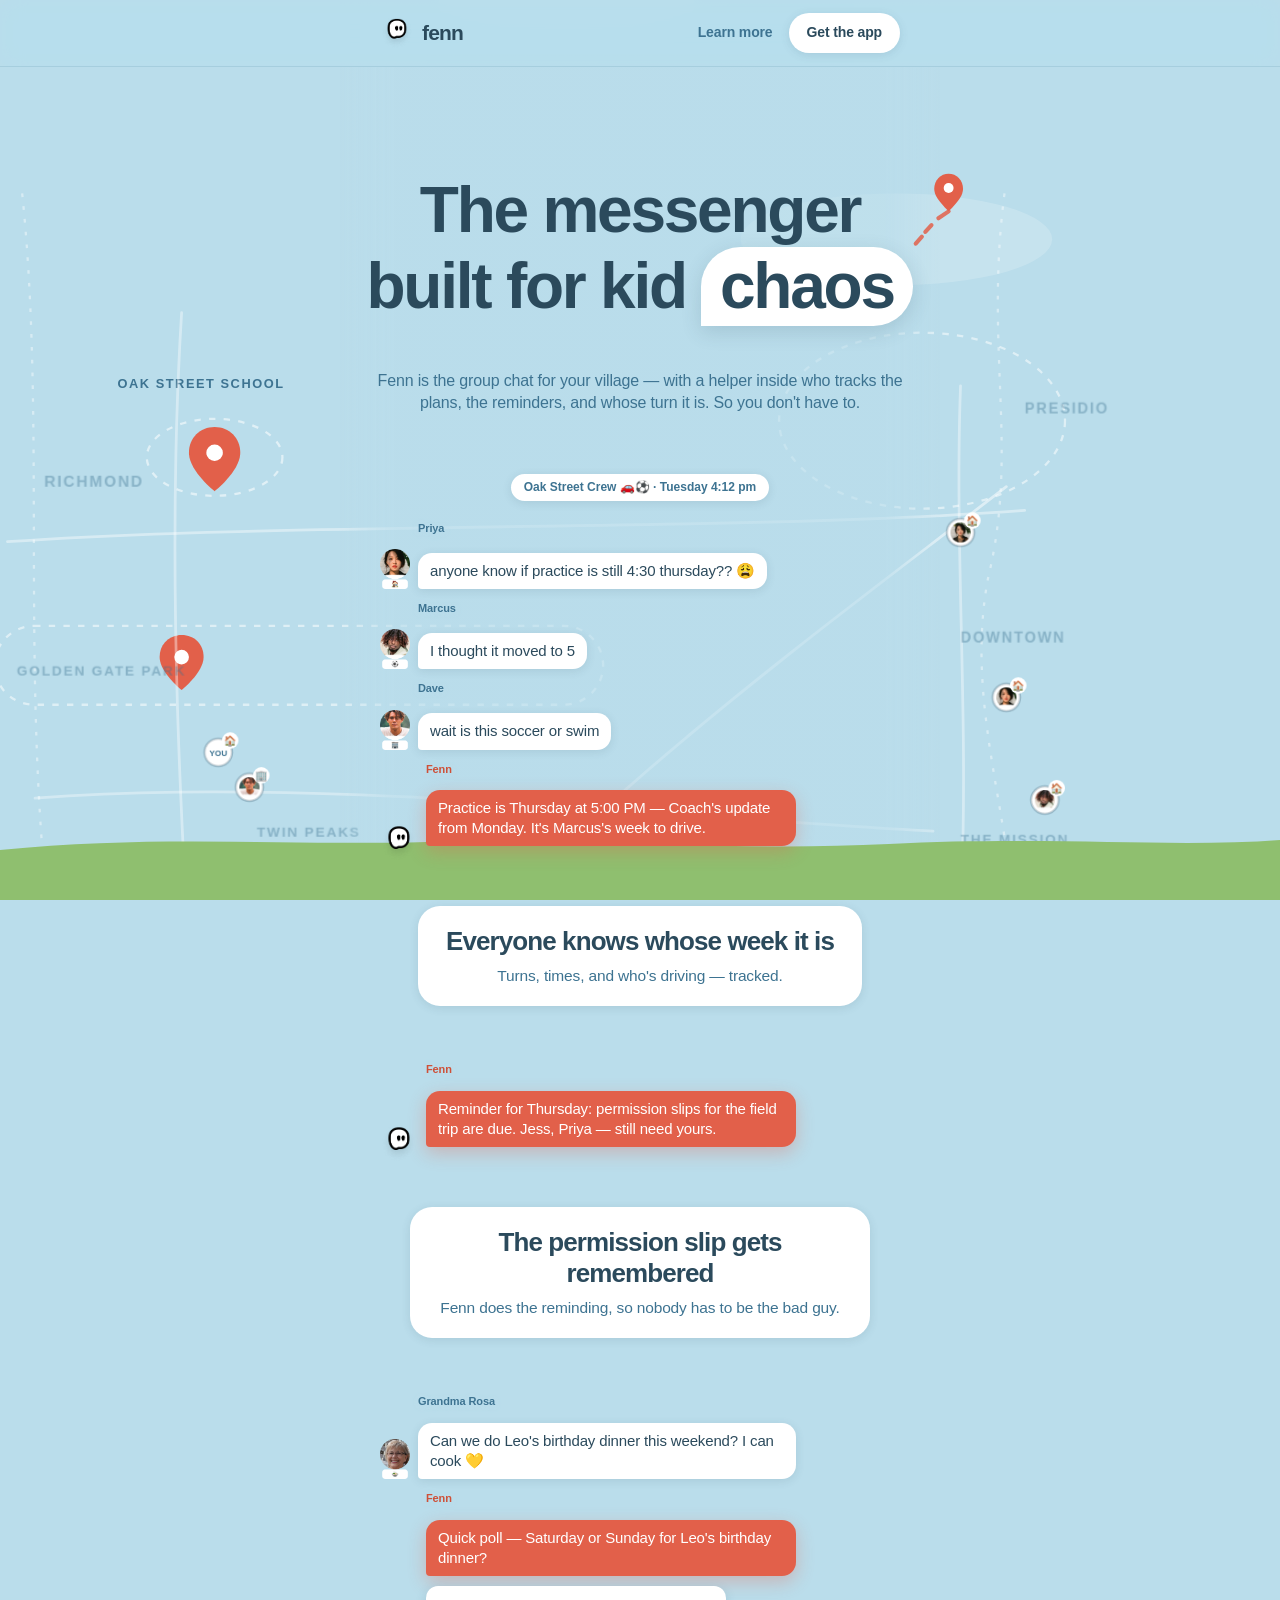
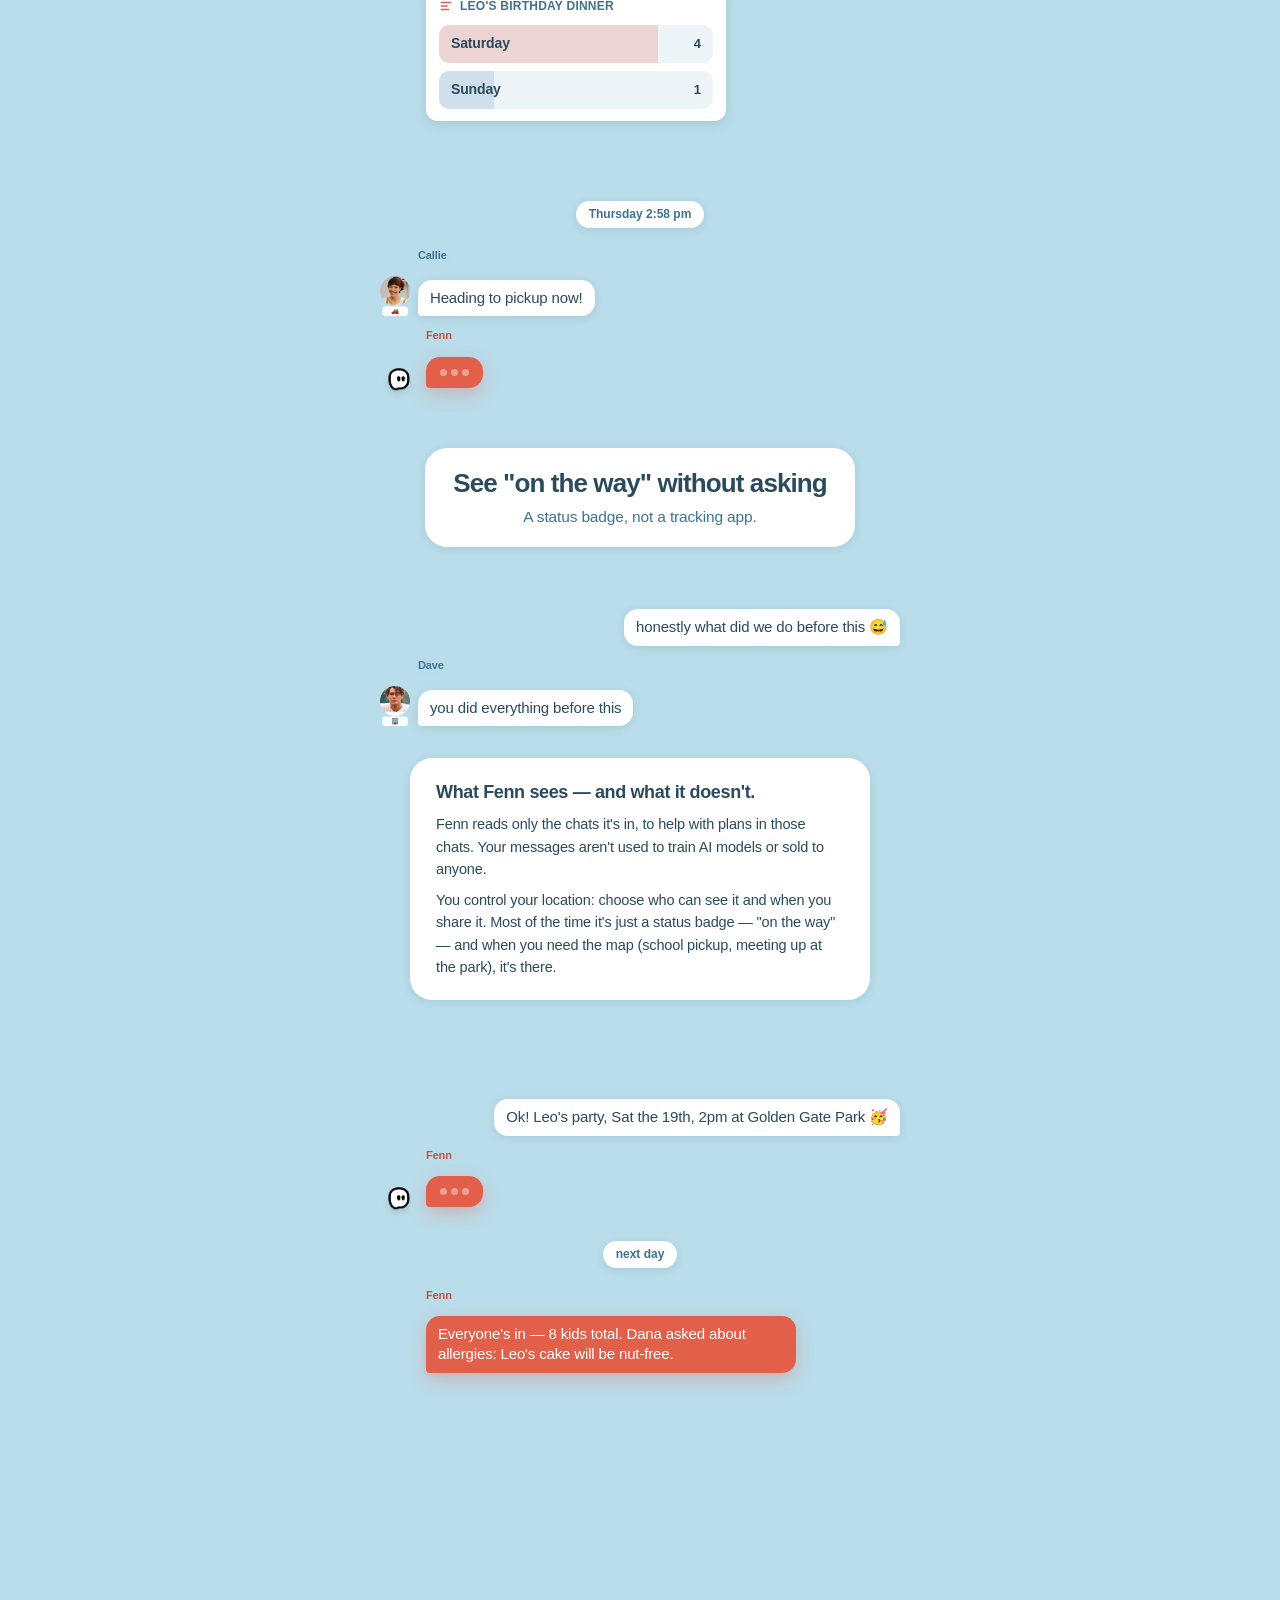
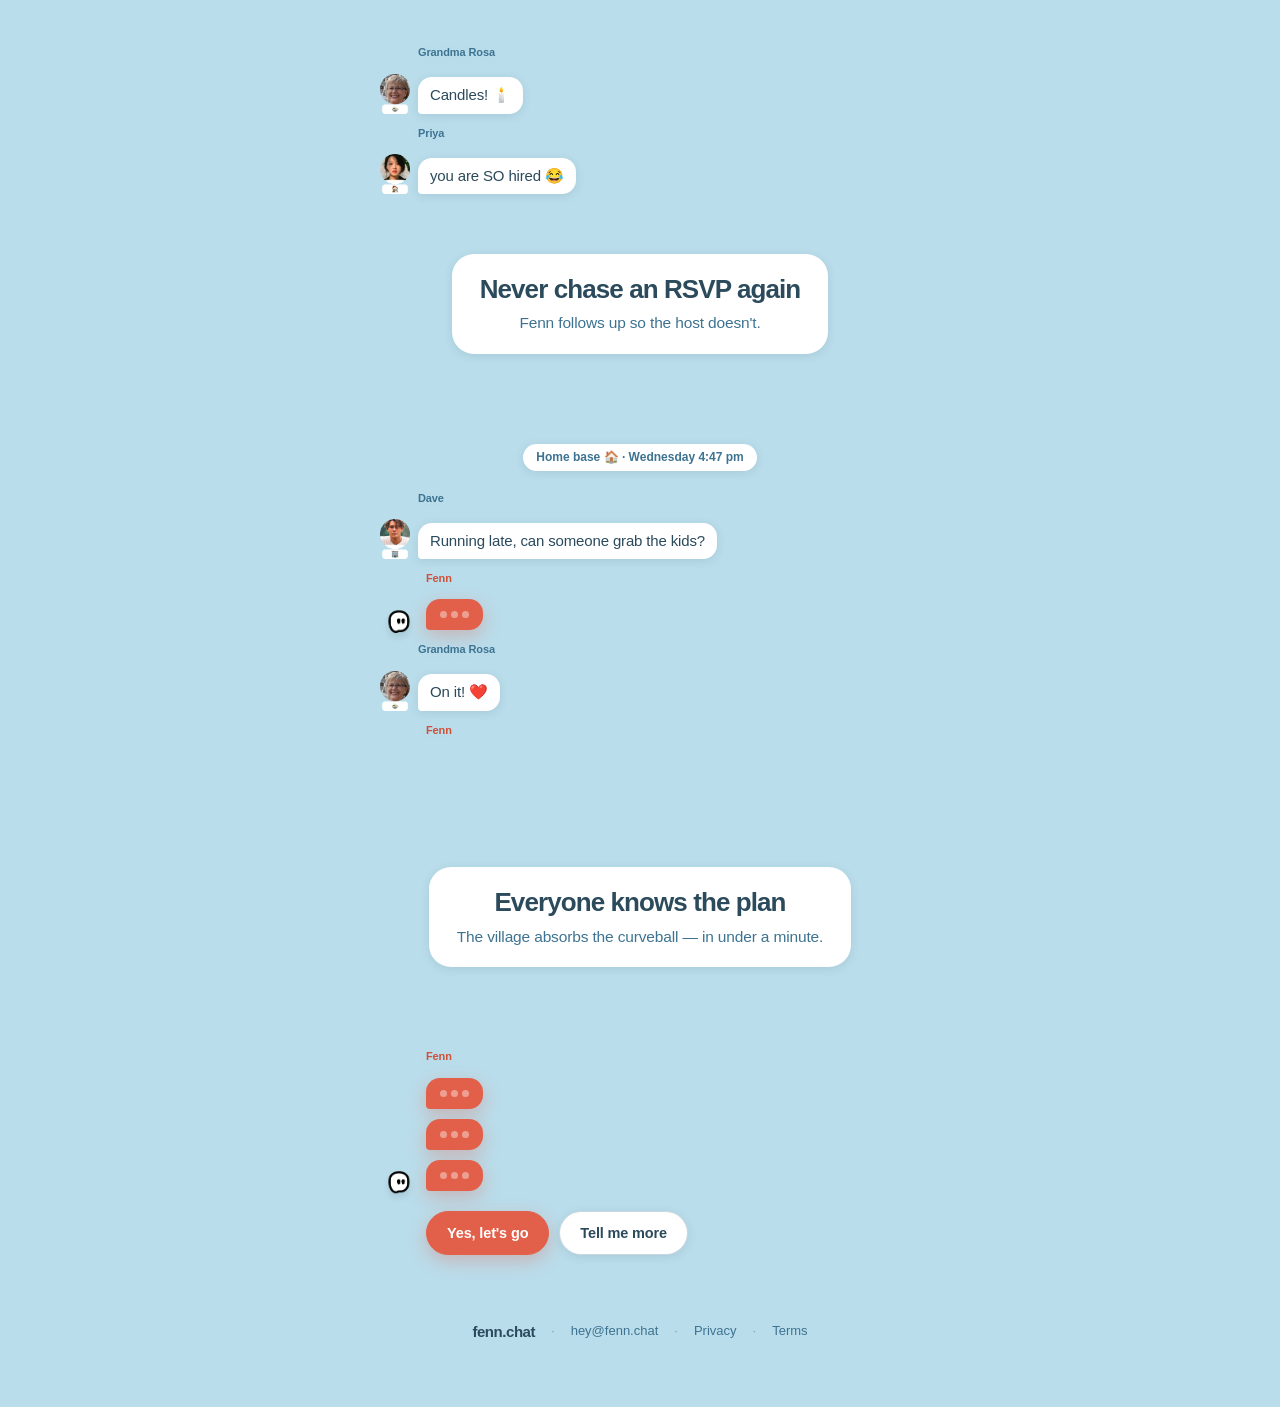
==== index.html @ 684fee74 "Add party todo beat to Leo's 7th vignette - Fenn party checklist card: cake/Priya, juice boxes/Marcu" ====
<!DOCTYPE html>
<html lang="en">
<head>
<meta charset="utf-8">
<meta name="viewport" content="width=device-width, initial-scale=1">
<title>Fenn — The messenger built for kid chaos</title>
<meta name="description" content="Fenn is the group chat for your village — with a helper inside who tracks the plans, the reminders, and whose turn it is." />

<link rel="canonical" href="https://fenn.chat/" />
<meta name="theme-color" content="#BADDEB" />

<!-- Icons -->
<link rel="icon" type="image/png" sizes="32x32" href="/assets/favicon-32.png?v=4" />
<link rel="icon" type="image/png" sizes="512x512" href="/assets/favicon-512.png?v=4" />
<link rel="apple-touch-icon" sizes="180x180" href="/assets/apple-touch-icon.png?v=3" />

<!-- Open Graph -->
<meta property="og:type" content="website" />
<meta property="og:site_name" content="Fenn" />
<meta property="og:url" content="https://fenn.chat/" />
<meta property="og:title" content="Add me on Fenn" />
<meta property="og:description" content="Fenn is the group chat for your village — with a helper inside who tracks the plans, the reminders, and whose turn it is." />
<meta property="og:image" content="https://fenn.chat/assets/og-image.png?v=10" />
<meta property="og:image:width" content="1200" />
<meta property="og:image:height" content="630" />

<!-- Twitter / X -->
<meta name="twitter:card" content="summary_large_image" />
<meta name="twitter:title" content="Add me on Fenn" />
<meta name="twitter:description" content="Fenn is the group chat for your village — with a helper inside who tracks the plans, the reminders, and whose turn it is." />
<meta name="twitter:image" content="https://fenn.chat/assets/og-image.png?v=10" />

<style>
  /* ============================================================
     fenn.chat — marketing homepage v5 (kid-chaos positioning)
     One scrolling group chat (a village running the week) over a
     white chalk-line map on a sunny sky, grass strip at bottom.
     STRICT SINGLE PALETTE:
       sky #BADDEB · white lines/bubbles · deep blue #3D7391/#2B4A5C
       coral #E2604A = FENN ONLY · grass #8FBF6F (bottom strip only)
     ============================================================ */

  :root {
    --font: -apple-system, BlinkMacSystemFont, "SF Pro Display", "SF Pro Text", "Inter", "Helvetica Neue", Arial, sans-serif;

    --sky:        #BADDEB;
    --white:      #FFFFFF;
    --label:      #3D7391;   /* map labels, muted UI text */
    --ink:        #2B4A5C;   /* human bubble text, headlines */
    --coral:      #E2604A;   /* FENN ONLY */
    --coral-deep: #CE5038;
    --grass:      #8FBF6F;
    --grass-dk:   #5E8F45;
    --char-ink:   #1E1E1E;   /* mascot outline/eyes */
    --ring-cool:  #7FB2C9;

    --bubble-shadow: 0 2px 10px rgba(43,74,92,0.12);
    --coral-glow: 0 6px 18px rgba(226,96,74,0.32);
    --r: 14px;
    --col: 560px;
    --grass-h: 74px;
  }

  * { box-sizing: border-box; margin: 0; padding: 0; }
  html { scroll-behavior: smooth; overflow-x: clip; }
  body {
    font-family: var(--font); color: var(--ink); background: var(--sky);
    -webkit-font-smoothing: antialiased; text-rendering: optimizeLegibility;
    line-height: 1.4; padding-bottom: 96px;
  }
  a { color: inherit; text-decoration: none; }

  /* ---------- Map layer ---------- */
  .map-layer { position: fixed; inset: 0; z-index: 0; overflow: hidden; background: var(--sky); }
  .map-cam {
    position: absolute; inset: -6%; will-change: transform;
    transform: scale(1) translate(0,0);
    transition: transform 900ms cubic-bezier(.4,0,.2,1);
    transform-origin: 50% 45%;
  }
  .map-cam svg { width: 100%; height: 100%; display: block; }

  .cloud { animation: drift 60s linear infinite alternate; }
  .cloud.b { animation-duration: 82s; animation-direction: alternate-reverse; }
  @keyframes drift { from { transform: translateX(-24px); } to { transform: translateX(28px); } }

  /* ---------- Story choreography (state = data-beat on .map-cam) ----------
     The map is Fenn's live map of the village. Beats:
       1 -> resolve (school pin drops) -> remind (dots shuffle: proof of life)
       -> party (Rosa cooks) -> thu (camera zooms to school, Callie drives)
       -> eta (geofence ping) -> exhale (settle) -> rsvp (camera wide)
       -> ggp (party pin drops) -> handoff (Rosa gets pickup) -> close (the party). */

  /* member dots: ambient, slower than the camera */
  .dot { transition: transform 1600ms cubic-bezier(.4,0,.2,1); }
  .dot-you    { transform: translate(340px, 880px); }   /* Jess */
  .dot-dave   { transform: translate(374px, 918px); }
  .dot-priya  { transform: translate(1200px, 820px); }
  .dot-marcus { transform: translate(1242px, 932px); }
  .dot-rosa   { transform: translate(1150px, 640px); }
  .dot-callie { transform: translate(300px, 1000px); }

  /* remind: same city, different hour — dots relocate quietly */
  .map-cam[data-beat="remind"] .dot-priya,  .map-cam[data-beat="party"] .dot-priya,
  .map-cam[data-beat="thu"] .dot-priya,     .map-cam[data-beat="eta"] .dot-priya,
  .map-cam[data-beat="exhale"] .dot-priya,  .map-cam[data-beat="rsvp"] .dot-priya,
  .map-cam[data-beat="ggp"] .dot-priya,     .map-cam[data-beat="handoff"] .dot-priya { transform: translate(1136px, 856px); }
  .map-cam[data-beat="remind"] .dot-marcus, .map-cam[data-beat="party"] .dot-marcus,
  .map-cam[data-beat="thu"] .dot-marcus,    .map-cam[data-beat="eta"] .dot-marcus,
  .map-cam[data-beat="exhale"] .dot-marcus, .map-cam[data-beat="rsvp"] .dot-marcus,
  .map-cam[data-beat="ggp"] .dot-marcus,    .map-cam[data-beat="handoff"] .dot-marcus { transform: translate(1172px, 760px); }

  /* Thursday: Callie drives to school */
  .map-cam[data-beat="thu"] .dot-callie { transform: translate(326px, 660px); }
  .map-cam[data-beat="eta"] .dot-callie { transform: translate(334px, 588px); }
  .map-cam[data-beat="exhale"] .dot-callie, .map-cam[data-beat="rsvp"] .dot-callie,
  .map-cam[data-beat="ggp"] .dot-callie,    .map-cam[data-beat="handoff"] .dot-callie { transform: translate(336px, 562px); }

  /* handoff: Rosa heads for pickup */
  .map-cam[data-beat="handoff"] .dot-rosa { transform: translate(368px, 578px); }

  /* close: everyone gathers at the party in Golden Gate Park */
  .map-cam[data-beat="close"] .dot-you    { transform: translate(316px, 782px); }
  .map-cam[data-beat="close"] .dot-dave   { transform: translate(352px, 800px); }
  .map-cam[data-beat="close"] .dot-priya  { transform: translate(340px, 768px); }
  .map-cam[data-beat="close"] .dot-marcus { transform: translate(364px, 786px); }
  .map-cam[data-beat="close"] .dot-rosa   { transform: translate(326px, 758px); }
  .map-cam[data-beat="close"] .dot-callie { transform: translate(294px, 792px); }

  /* status badges (emoji inferred from location) */
  .dot .be { display: none; }
  .map-cam[data-beat="1"] .be-home, .map-cam[data-beat="resolve"] .be-home { display: block; }
  .map-cam[data-beat="remind"] .dot-you .be-home,  .map-cam[data-beat="party"] .dot-you .be-home,
  .map-cam[data-beat="thu"] .dot-you .be-home,     .map-cam[data-beat="eta"] .dot-you .be-home,
  .map-cam[data-beat="exhale"] .dot-you .be-home,  .map-cam[data-beat="rsvp"] .dot-you .be-home,
  .map-cam[data-beat="ggp"] .dot-you .be-home,     .map-cam[data-beat="handoff"] .dot-you .be-home { display: block; }
  .map-cam[data-beat="remind"] .dot-callie .be-home, .map-cam[data-beat="party"] .dot-callie .be-home { display: block; }
  /* Dave's at work until the party */
  .map-cam[data-beat="1"] .dot-dave .be-work,      .map-cam[data-beat="resolve"] .dot-dave .be-work,
  .map-cam[data-beat="remind"] .dot-dave .be-work, .map-cam[data-beat="party"] .dot-dave .be-work,
  .map-cam[data-beat="thu"] .dot-dave .be-work,    .map-cam[data-beat="eta"] .dot-dave .be-work,
  .map-cam[data-beat="exhale"] .dot-dave .be-work, .map-cam[data-beat="rsvp"] .dot-dave .be-work,
  .map-cam[data-beat="ggp"] .dot-dave .be-work,    .map-cam[data-beat="handoff"] .dot-dave .be-work { display: block; }
  .map-cam[data-beat="1"] .dot-dave .be-home, .map-cam[data-beat="resolve"] .dot-dave .be-home { display: none; }
  .map-cam[data-beat="remind"] .dot-priya .be-shop,  .map-cam[data-beat="party"] .dot-priya .be-shop,
  .map-cam[data-beat="thu"] .dot-priya .be-shop,     .map-cam[data-beat="eta"] .dot-priya .be-shop,
  .map-cam[data-beat="exhale"] .dot-priya .be-shop,  .map-cam[data-beat="rsvp"] .dot-priya .be-shop,
  .map-cam[data-beat="ggp"] .dot-priya .be-shop,     .map-cam[data-beat="handoff"] .dot-priya .be-shop { display: block; }
  .map-cam[data-beat="remind"] .dot-marcus .be-car,  .map-cam[data-beat="party"] .dot-marcus .be-car,
  .map-cam[data-beat="thu"] .dot-marcus .be-car,     .map-cam[data-beat="eta"] .dot-marcus .be-car,
  .map-cam[data-beat="exhale"] .dot-marcus .be-car,  .map-cam[data-beat="rsvp"] .dot-marcus .be-car,
  .map-cam[data-beat="ggp"] .dot-marcus .be-car,     .map-cam[data-beat="handoff"] .dot-marcus .be-car { display: block; }
  /* Rosa cooks from the birthday ask on; drives at the handoff */
  .map-cam[data-beat="party"] .dot-rosa .be-cook, .map-cam[data-beat="thu"] .dot-rosa .be-cook,
  .map-cam[data-beat="eta"] .dot-rosa .be-cook,   .map-cam[data-beat="exhale"] .dot-rosa .be-cook,
  .map-cam[data-beat="rsvp"] .dot-rosa .be-cook,  .map-cam[data-beat="ggp"] .dot-rosa .be-cook { display: block; }
  .map-cam[data-beat="1"] .dot-rosa .be-home, .map-cam[data-beat="resolve"] .dot-rosa .be-home,
  .map-cam[data-beat="remind"] .dot-rosa .be-home { display: block; }
  .map-cam[data-beat="handoff"] .dot-rosa .be-car { display: block; }
  /* Callie drives Thursday */
  .map-cam[data-beat="thu"] .dot-callie .be-car, .map-cam[data-beat="eta"] .dot-callie .be-car,
  .map-cam[data-beat="exhale"] .dot-callie .be-car, .map-cam[data-beat="rsvp"] .dot-callie .be-car,
  .map-cam[data-beat="ggp"] .dot-callie .be-car, .map-cam[data-beat="handoff"] .dot-callie .be-car { display: block; }
  .map-cam[data-beat="close"] .badge { display: none; }

  /* rings go coral only when Fenn acts on someone */
  .dot .ring { stroke: rgba(43,74,92,0.25); transition: stroke 400ms ease; }
  .map-cam[data-beat="eta"] .dot-callie .ring, .map-cam[data-beat="exhale"] .dot-callie .ring { stroke: #E2604A; }
  .map-cam[data-beat="handoff"] .dot-rosa .ring { stroke: #E2604A; }

  /* school pin drops with a settle bounce when Fenn resolves practice (first coral on the map) */
  #pin-school { opacity: 0; transform: translate(336px, 528px);
                transition: opacity 450ms ease, transform 600ms cubic-bezier(.34,1.56,.64,1); }
  .map-cam[data-beat="resolve"] #pin-school, .map-cam[data-beat="remind"] #pin-school,
  .map-cam[data-beat="party"] #pin-school,   .map-cam[data-beat="thu"] #pin-school,
  .map-cam[data-beat="eta"] #pin-school,     .map-cam[data-beat="exhale"] #pin-school,
  .map-cam[data-beat="rsvp"] #pin-school,    .map-cam[data-beat="ggp"] #pin-school,
  .map-cam[data-beat="handoff"] #pin-school, .map-cam[data-beat="close"] #pin-school { opacity: 1; transform: translate(336px, 555px); }

  /* party pin drops on Golden Gate Park when Jess announces Leo's 7th */
  #pin-party { opacity: 0; transform: translate(300px, 750px);
               transition: opacity 450ms ease, transform 600ms cubic-bezier(.34,1.56,.64,1); }
  .map-cam[data-beat="ggp"] #pin-party, .map-cam[data-beat="handoff"] #pin-party,
  .map-cam[data-beat="close"] #pin-party { opacity: 1; transform: translate(300px, 778px); }

  /* coral routes (Fenn's actions): Callie -> school; Rosa -> school */
  #route1, #route2 { opacity: 0; transition: opacity 800ms ease; animation: dashflow 1.6s linear infinite; }
  .map-cam[data-beat="thu"] #route1, .map-cam[data-beat="eta"] #route1,
  .map-cam[data-beat="exhale"] #route1 { opacity: 0.85; }
  .map-cam[data-beat="handoff"] #route2 { opacity: 0.6; }
  .map-cam[data-beat="close"] #route2 { opacity: 0.2; }
  @keyframes dashflow { to { stroke-dashoffset: -160; } }

  /* school geofence: pulses while Fenn's ETA ping is live, settles to a faint ring */
  #geofence { opacity: 0; transition: opacity 600ms ease; }
  .map-cam[data-beat="eta"] #geofence, .map-cam[data-beat="exhale"] #geofence,
  .map-cam[data-beat="rsvp"] #geofence, .map-cam[data-beat="ggp"] #geofence,
  .map-cam[data-beat="handoff"] #geofence { opacity: 1; }
  .map-cam[data-beat="close"] #geofence { opacity: 0.25; }
  .geo { transform-box: fill-box; transform-origin: center; opacity: 0; }
  .map-cam[data-beat="eta"] .geo { animation: pulse 2s ease-out infinite; }
  .map-cam[data-beat="eta"] .geo.g2 { animation-delay: 1s; }
  #geo-static { opacity: 0; transition: opacity 600ms ease; }
  .map-cam[data-beat="exhale"] #geo-static, .map-cam[data-beat="rsvp"] #geo-static,
  .map-cam[data-beat="ggp"] #geo-static, .map-cam[data-beat="handoff"] #geo-static { opacity: 0.35; }
  @keyframes pulse { 0% { transform: scale(.4); opacity: .6; } 70% { transform: scale(1.35); opacity: 0; } 100% { opacity: 0; } }

  /* close: map recedes so the fourth-wall close owns the page */
  #world { transition: opacity 700ms ease; }
  .map-cam[data-beat="close"] #world { opacity: 0.85; }

  /* no-JS: one static composition — the party (close) state */
  html:not(.js) #pin-school { opacity: 1; transform: translate(336px, 555px); }
  html:not(.js) #pin-party { opacity: 1; transform: translate(300px, 778px); }
  html:not(.js) #route2 { opacity: 0.2; }
  html:not(.js) #geofence { opacity: 0.25; }
  html:not(.js) .badge { display: none; }
  html:not(.js) .dot-you    { transform: translate(316px, 782px); }
  html:not(.js) .dot-dave   { transform: translate(352px, 800px); }
  html:not(.js) .dot-priya  { transform: translate(340px, 768px); }
  html:not(.js) .dot-marcus { transform: translate(364px, 786px); }
  html:not(.js) .dot-rosa   { transform: translate(326px, 758px); }
  html:not(.js) .dot-callie { transform: translate(294px, 792px); }

  /* ---------- Column quiet-zone scrim (dims map behind the chat column) ---------- */
  .column-scrim {
    position: fixed; top: 0; bottom: 0; left: 50%; transform: translateX(-50%);
    width: min(600px, 100%); z-index: 1; pointer-events: none;
    background: linear-gradient(90deg,
      rgba(186,221,235,0) 0%,
      rgba(186,221,235,0.66) 9%,
      rgba(186,221,235,0.66) 91%,
      rgba(186,221,235,0) 100%);
  }

  /* ---------- Grass strip (bottom, in front of map) ---------- */
  .grass-strip { position: fixed; left: 0; right: 0; bottom: 0; height: var(--grass-h); z-index: 2; pointer-events: none; }
  .grass-strip svg { width: 100%; height: 100%; display: block; }

  /* ---------- Nav ---------- */
  nav { position: sticky; top: 0; z-index: 40; background: rgba(186,221,235,0.82);
        backdrop-filter: saturate(160%) blur(12px); -webkit-backdrop-filter: saturate(160%) blur(12px);
        border-bottom: 1px solid rgba(61,115,145,0.14); }
  .nav-inner { max-width: var(--col); margin: 0 auto; padding: 13px 20px; display: flex; align-items: center; justify-content: space-between; }
  .wordmark { display: flex; align-items: center; gap: 8px; font-weight: 800; font-size: 21px; letter-spacing: -0.04em; color: var(--ink); }
  .wordmark img { width: 34px; height: auto; display: block; }
  .nav-right { display: flex; align-items: center; gap: 16px; }
  .nav-link { font-weight: 700; font-size: 14px; letter-spacing: -0.01em; color: var(--label); }
  .btn-app { background: var(--white); color: var(--ink); font-weight: 700; font-size: 14px; letter-spacing: -0.01em;
             padding: 10px 18px; border-radius: 100px; border: none; cursor: pointer; box-shadow: var(--bubble-shadow);
             transition: transform .15s ease; }
  .btn-app:active { transform: scale(0.96); }

  /* ---------- Column ---------- */
  main { position: relative; z-index: 3; max-width: var(--col); margin: 0 auto; padding: 0 20px; }

  .kicker { text-align: center; width: 100vw; margin-left: calc(50% - 50vw);
            padding: clamp(56px, 6vw, 128px) 12px clamp(10px, 2vw, 44px); }
  .kicker-inner { max-width: 680px; margin: 0 auto; }
  /* hero: headline renders directly on the sky — only the word "chaos" gets a chat bubble */
  .hero-pop { position: relative; display: inline-block; font-size: clamp(44px, 5vw, 112px);
              padding: 0.5em min(0.73em, 1.5vw); }
  .hero-h { position: relative; z-index: 1; font-size: 1em; font-weight: 700; letter-spacing: -0.035em; line-height: 1.12; color: var(--ink); }
  .hero-sub { font-size: clamp(16px, 1.2vw, 21px); color: var(--label); letter-spacing: -0.01em; margin: 0.7em auto 0; max-width: 34em;
              animation: heroSubIn 300ms ease both; }
  @keyframes heroSubIn { from { opacity: 0; } }

  /* the word "chaos" in an actual chat bubble — FINAL size from first paint, never resizes.
     Timeline, once per load (base styles = the t=1700ms final state; animations only enter):
     0–180 bubble spring-in · 180–900 typing · 900–980 dots out · 980–1200 word reveal ·
     1200–1350 beat · 1350–1700 pin escape. Pure CSS: never replays on scroll/resize/tab return. */
  .word-bubble { position: relative; display: inline-block; padding: 0.06em 0.3em;
                 background: var(--white); color: var(--ink);
                 border-radius: 999px 999px 999px 6px;
                 box-shadow: 0 0.09em 0.32em rgba(43,74,92,0.16);
                 vertical-align: baseline; transform-origin: left bottom;
                 overflow: visible;  /* explicit — prevents Safari border-radius child clipping */
                 animation: wbIn 180ms cubic-bezier(.34,1.56,.64,1) both; }
  .wb-word { display: inline-block; transform-origin: center;
             animation: wbWord 220ms cubic-bezier(.34,1.56,.64,1) 980ms both; }
  .wb-dots { position: absolute; inset: 0; display: flex; gap: 0.12em;
             align-items: center; justify-content: center;
             opacity: 0; animation: wbDots 980ms linear; }
  .wb-dots i { width: 0.17em; height: 0.17em; border-radius: 50%; background: var(--ink); opacity: .35;
               animation: wbPulse 450ms ease-in-out 180ms 2; }
  .wb-dots i:nth-child(2) { animation-delay: 280ms; }
  .wb-dots i:nth-child(3) { animation-delay: 380ms; }
  .wb-keep, .nb { white-space: nowrap; }
  /* three lines only when the "built for kid [chaos]" unit truly cannot fit */
  @media (max-width: 419px) { .wb-keep { white-space: normal; } }
  @keyframes wbIn { from { transform: scale(.88); } to { transform: scale(1); } }
  @keyframes wbDots { 0% { opacity: 0; } 18% { opacity: 1; } 92% { opacity: 1; } 100% { opacity: 0; } }
  @keyframes wbPulse { 0%, 100% { transform: translateY(0); opacity: .35; }
                       50% { transform: translateY(-0.045em); opacity: .7; } }
  @keyframes wbWord { 0% { opacity: 0; transform: scale(.92); }
                      60% { opacity: 1; transform: scale(1.02); }
                      100% { opacity: 1; transform: scale(1); } }

  /* coral pin escape: launches from the bubble's top-right corner at 60% scale, arcs
     up-and-right ~0.6 bubble heights with one tiny overshoot; 3 trail dashes fade in
     oldest-first (60ms stagger), the first touching the bubble's edge.
     Trail wb-t3 endpoint is (34,36) — exactly the pin tip — so no gap. */
  .wb-fx { position: absolute; left: 100%; top: 0; width: 1.5em; height: 1.5em;
           margin-left: -0.171em; margin-top: -1.329em;
           pointer-events: none; z-index: 2; overflow: visible; }
  .wb-pin { animation: wbPin 350ms cubic-bezier(.22,.9,.35,1) 1350ms both; }
  .wb-t1 { animation: wbTrail 200ms ease 1350ms both; }
  .wb-t2 { animation: wbTrail 200ms ease 1410ms both; }
  .wb-t3 { animation: wbTrail 200ms ease 1470ms both; }
  @keyframes wbPin { 0% { transform: translate(8px, 62px) scale(.6); opacity: 0; }
                     12% { opacity: 1; }
                     78% { transform: translate(36.5px, 33.5px) scale(1.02); }
                     100% { transform: translate(34px, 36px) scale(1); opacity: 1; } }
  @keyframes wbTrail { from { opacity: 0; } to { opacity: 1; } }

  /* ---------- Badge mode (≤560px): pin overlaps bubble corner, no trail ----------
     At ≤560px the "built for kid [chaos]" line centered in the viewport puts the
     bubble's right edge close enough to the viewport edge that the tethered pin
     (which extends 1.329em = ~59px beyond bubble.right) would clip. Badge mode:
     pin tip (SVG 34,36 in 70×70 vb) anchors to bubble top-right corner at 85% scale.
     Tethered mode safe from 561px+ (pin stays ≥20px inside viewport). */
  @media (max-width: 560px) {
    .wb-t1, .wb-t2, .wb-t3 { display: none !important; }
    .wb-pin { animation: none !important; }   /* SVG attr translate(34,36) is the static state */
    .wb-fx {
      left: 100%; top: 0;
      margin-left: -0.729em;   /* -(34/70 × 1.5em): pin tip x → bubble right */
      margin-top:  -0.771em;   /* -(36/70 × 1.5em): pin tip y → bubble top  */
      transform: scale(0.85);
      transform-origin: 0.729em 0.771em;   /* scale from the pin tip = corner anchor */
    }
  }

  @media (prefers-reduced-motion: reduce) {
    .word-bubble, .wb-word, .wb-dots, .wb-dots i,
    .wb-pin, .wb-t1, .wb-t2, .wb-t3, .hero-sub { animation: none !important; }
  }

  .thread { display: flex; flex-direction: column; }

  .divider { text-align: center; margin: 34px 0 20px; }
  .divider span { display: inline-block; background: var(--white); color: var(--label); white-space: nowrap;
                  font-size: 12px; font-weight: 600; padding: 5px 13px; border-radius: 100px; box-shadow: var(--bubble-shadow); }

  .cluster { display: flex; flex-direction: column; gap: 6px; }

  .msg { display: flex; align-items: flex-end; gap: 8px; max-width: 80%; margin-top: 0; }
  .msg.first { margin-top: 6px; }
  .msg .avatar { width: 24px; height: 24px; border-radius: 50%; flex: none; display: grid; place-items: center;
                 font-size: 10.5px; font-weight: 700; color: var(--ink); background: var(--white); letter-spacing: -0.02em;
                 margin-bottom: 0; box-shadow: var(--bubble-shadow); }
  .msg .avatar.photo { width: 30px; height: auto; border-radius: 0; overflow: visible; background: none; box-shadow: none; display: block; align-self: flex-end; }
  .msg .avatar.photo img { width: 100%; height: auto; display: block; }
  .bubble { padding: 8px 12px; border-radius: var(--r); font-size: 15px; line-height: 1.35; letter-spacing: -0.01em;
            color: var(--ink); background: var(--white); box-shadow: var(--bubble-shadow); }
  .name { font-size: 11px; font-weight: 700; letter-spacing: -0.01em; color: var(--label); margin: 6px 0 1px 38px;
          text-shadow: 0 1px 6px rgba(186,221,235,0.9); }
  .cluster > .name:first-child { margin-top: 0; }

  .msg.recv { align-self: flex-start; }
  .msg.recv .bubble { border-bottom-left-radius: 4px; }
  .msg.you { align-self: flex-end; flex-direction: row-reverse; }
  .msg.you .bubble { border-bottom-right-radius: 4px; }

  /* Fenn — coral, the boldest figure */
  .msg.fenn { align-self: flex-start; }
  .msg.fenn .avatar { background: none; box-shadow: none; padding: 0; width: 38px; }
  .msg.fenn .avatar img { width: 38px; height: auto; display: block; }
  .msg.fenn .bubble { background: var(--coral); color: #fff; border-bottom-left-radius: 4px; box-shadow: var(--coral-glow); }
  .name.fenn-name { color: var(--coral-deep); }

  /* consecutive messages from one sender group: avatar aligns with the LAST bubble of the group */
  .msg.cont { margin-top: 4px; }
  .msg:has(+ .msg.cont) .avatar { visibility: hidden; }

  /* ---------- Inline cards (separate white cards, never inside a bubble) ---------- */
  .card { background: #fff; border-radius: 12px; padding: 12px 13px; box-shadow: 0 3px 12px rgba(43,74,92,0.14); width: 300px; max-width: 100%; color: var(--ink); }
  .card-title { font-size: 12px; font-weight: 800; letter-spacing: 0.02em; color: var(--label); text-transform: uppercase; margin-bottom: 10px; display: flex; align-items: center; gap: 7px; }
  .card-title svg { display: block; }

  /* poll */
  .poll { display: flex; flex-direction: column; gap: 8px; }
  .poll-opt { position: relative; border-radius: 10px; overflow: hidden; background: #EEF5F8; min-height: 38px; display: flex; }
  .poll-fill { position: absolute; inset: 0 auto 0 0; background: #CFE0EA; }
  .poll-opt.win .poll-fill { background: rgba(226,96,74,0.22); }
  .poll-content { position: relative; z-index: 1; display: flex; align-items: center; justify-content: space-between; gap: 12px; width: 100%; padding: 8px 12px; }
  .poll-label { font-size: 14px; font-weight: 600; color: var(--ink); letter-spacing: -0.01em; }
  .poll-opt.win .poll-label { font-weight: 700; }
  .poll-count { font-size: 13px; font-weight: 700; color: var(--ink); flex: none; }

  .task-row { display: flex; align-items: flex-start; gap: 10px; padding: 9px 0; border-top: 1px solid #E7EFF3; min-height: 40px; }
  .task-row:first-of-type { border-top: none; }
  .task-check { width: 20px; height: 20px; border-radius: 6px; border: 2px solid var(--coral); flex: none; margin-top: 1px; }
  .cal-ico { width: 40px; height: 40px; border-radius: 11px; background: rgba(226,96,74,0.12); color: var(--coral-deep); flex: none;
             display: flex; flex-direction: column; align-items: center; justify-content: center; line-height: 1; }
  .cal-ico .m { font-size: 9px; font-weight: 800; letter-spacing: .06em; text-transform: uppercase; }
  .cal-ico .d { font-size: 18px; font-weight: 800; margin-top: 2px; }
  .task-t { display: block; font-size: 14px; font-weight: 600; color: var(--ink); letter-spacing: -0.01em; }
  .task-s { display: block; font-size: 12px; color: var(--label); margin-top: 1px; }

  /* ---------- Typing ---------- */
  .typing { display: inline-flex; gap: 4px; align-items: center; padding: 12px 14px; border-radius: var(--r); border-bottom-left-radius: 4px; background: var(--coral); box-shadow: var(--coral-glow); }
  .typing span { width: 7px; height: 7px; border-radius: 50%; background: #fff; opacity: .55; animation: blink 1.2s infinite both; }
  .typing span:nth-child(2) { animation-delay: .2s; }
  .typing span:nth-child(3) { animation-delay: .4s; }
  @keyframes blink { 0%,80%,100% { opacity:.4; transform: translateY(0); } 40% { opacity:1; transform: translateY(-2px); } }

  /* ---------- Interstitials (feature captions) ---------- */
  .interstitial { text-align: center; padding: 60px 12px 56px; }
  .interstitial .pill { display: inline-block; background: var(--white); border-radius: 22px; padding: 20px 28px; box-shadow: var(--bubble-shadow); max-width: 460px; }
  .interstitial h2 { font-size: 26px; font-weight: 700; letter-spacing: -0.035em; line-height: 1.2; color: var(--ink); }
  .interstitial p { font-size: 15.5px; color: var(--label); margin-top: 7px; letter-spacing: -0.01em; }

  /* ---------- Privacy block ---------- */
  .privacy { display: flex; justify-content: center; padding: 32px 12px 12px; }
  .privacy .card-p { background: var(--white); border-radius: 22px; padding: 22px 26px; box-shadow: var(--bubble-shadow); max-width: 460px; }
  .privacy h3 { font-size: 18px; font-weight: 800; letter-spacing: -0.02em; color: var(--ink); margin-bottom: 8px; }
  .privacy p { font-size: 14.5px; line-height: 1.55; color: var(--ink); letter-spacing: -0.01em; }
  .privacy p + p { margin-top: 8px; }

  /* ---------- Close: visitor quick-reply chips ---------- */
  .chips { display: flex; gap: 10px; margin: 14px 0 0 46px; flex-wrap: wrap; }
  .chip { display: inline-flex; align-items: center; padding: 11px 20px; border-radius: 100px; cursor: pointer;
          font-size: 14.5px; font-weight: 700; letter-spacing: -0.01em;
          background: var(--white); color: var(--ink); border: 1.5px solid rgba(61,115,145,0.28);
          box-shadow: var(--bubble-shadow); transition: transform .15s ease; }
  .chip.solid { background: var(--coral); color: #fff; border-color: var(--coral); box-shadow: var(--coral-glow); }
  .chip:active { transform: scale(0.96); }

  /* ---------- Footer ---------- */
  footer { position: relative; z-index: 3; margin-top: 40px; }
  .footer-inner { max-width: var(--col); margin: 0 auto; padding: 26px 20px 20px; display: flex; align-items: center; justify-content: center; gap: 8px 16px; flex-wrap: wrap; font-size: 13px; color: var(--ink); }
  .footer-inner .fenn-foot { font-weight: 800; letter-spacing: -0.03em; font-size: 15px; }
  .footer-inner .dot { opacity: .4; }
  .footer-inner a { color: var(--label); }

  /* ---------- Reveal ---------- */
  .js .reveal { opacity: 0; transform: translateY(14px); transition: opacity .5s ease, transform .5s cubic-bezier(.2,.7,.3,1); }
  .js .reveal.in { opacity: 1; transform: none; }
  @media (prefers-reduced-motion: reduce) {
    .js .reveal { opacity: 1 !important; transform: none !important; transition: none; }
    .map-cam { transition: none !important; }
    .cloud, #route1, #route2, .geo { animation: none !important; }
    .dot, #pin-school, #pin-party, #world, .dot .ring, #geofence, #geo-static { transition: none !important; }
    html { scroll-behavior: auto; }
  }
  @media (max-width: 640px) {
    .interstitial h2 { font-size: 23px; }
    .msg { max-width: 90%; }
  }
</style>
</head>
<body>

  <!-- ===================== MAP LAYER (chalk lines on sky — Fenn's live map of the village) ===================== -->
  <div class="map-layer" aria-hidden="true">
    <div class="map-cam" id="cam" data-beat="1">
      <svg viewBox="0 0 1600 1100" preserveAspectRatio="xMidYMid slice">
        <!-- clouds -->
        <g fill="#FFFFFF">
          <ellipse class="cloud" cx="720" cy="64" rx="140" ry="40" opacity="0.22"/>
          <ellipse class="cloud b" cx="1080" cy="320" rx="170" ry="50" opacity="0.18"/>
        </g>

        <g id="world">
          <!-- ===== the school (upper-left margin) ===== -->
          <g id="school">
            <ellipse cx="336" cy="558" rx="74" ry="42" fill="none" stroke="#FFFFFF" stroke-opacity="0.55" stroke-width="2.5" stroke-dasharray="7 9"/>
            <text x="230" y="482" font-family="-apple-system, Inter, sans-serif" fill="#3D7391" font-weight="700" letter-spacing="0.12em" font-size="14">OAK STREET SCHOOL</text>
          </g>

          <!-- coral routes (Fenn's actions): Callie -> school (Thu pickup); Rosa -> school (handoff) -->
          <path id="route1" d="M300 1000 C 312 900 322 760 326 660 C 330 620 334 590 336 572" fill="none" stroke="#E2604A" stroke-width="5" stroke-linecap="round" stroke-dasharray="2 13"/>
          <path id="route2" d="M1150 640 C 950 620 640 596 420 572" fill="none" stroke="#E2604A" stroke-width="4" stroke-linecap="round" stroke-dasharray="2 13" stroke-opacity="0.8"/>

          <!-- school geofence (appears when Fenn pings the ETA) -->
          <g id="geofence">
            <circle class="geo g1" cx="336" cy="558" r="46" fill="none" stroke="#E2604A" stroke-width="3" stroke-opacity="0.6"/>
            <circle class="geo g2" cx="336" cy="558" r="46" fill="none" stroke="#E2604A" stroke-width="3" stroke-opacity="0.45"/>
            <circle id="geo-static" cx="336" cy="558" r="46" fill="none" stroke="#E2604A" stroke-width="2.5"/>
          </g>

          <!-- school pin (drops when Fenn resolves practice) -->
          <g id="pin-school">
            <path d="M0 -30 C16 -30 28 -18 28 -2 C28 18 0 40 0 40 C0 40 -28 18 -28 -2 C-28 -18 -16 -30 0 -30 Z" fill="#E2604A"/>
            <circle cy="-2" r="9" fill="#fff"/>
          </g>

          <!-- party pin (drops on Golden Gate Park for Leo's 7th) -->
          <g id="pin-party">
            <path d="M0 -26 C14 -26 24 -16 24 -2 C24 15 0 34 0 34 C0 34 -24 15 -24 -2 C-24 -16 -14 -26 0 -26 Z" fill="#E2604A"/>
            <circle cy="-2" r="8" fill="#fff"/>
          </g>

          <!-- ===== SAN FRANCISCO (chalk city) ===== -->
          <g id="sf" transform="translate(0,290)">
            <!-- roads (single-weight white lines — never full opacity; bubbles stay brightest) -->
            <g fill="none" stroke="#FFFFFF" stroke-width="3" stroke-linecap="round">
              <path d="M470 940 C740 640 980 470 1200 300" stroke-opacity="0.5"/>
              <path d="M110 360 C420 338 900 350 1220 326" stroke-opacity="0.42"/>
              <path d="M300 110 C282 400 300 700 322 1050" stroke-opacity="0.4"/>
              <path d="M1150 190 C1140 460 1180 730 1116 1020" stroke-opacity="0.4"/>
              <path d="M140 640 C440 616 820 660 1120 676" stroke-opacity="0.36"/>
            </g>
            <!-- parks (white dashed outlines, NO fill) -->
            <g fill="none" stroke="#FFFFFF" stroke-opacity="0.52" stroke-width="2.5" stroke-dasharray="7 9">
              <rect x="96" y="452" width="664" height="86" rx="43"/>
              <ellipse cx="1108" cy="228" rx="156" ry="96"/>
              <ellipse cx="1214" cy="742" rx="72" ry="46"/>
            </g>
            <!-- coastline -->
            <g fill="none" stroke="#FFFFFF" stroke-opacity="0.42" stroke-width="2.5" stroke-dasharray="4 10">
              <path d="M126 -20 C150 210 128 470 150 720 C162 902 130 1004 152 1120"/>
              <path d="M1198 -20 C1176 150 1214 260 1180 400 C1150 560 1226 700 1206 860 C1196 962 1216 1030 1198 1120"/>
            </g>
            <!-- labels — margins only, out of the central column band -->
            <g font-family="-apple-system, Inter, sans-serif" fill="#3D7391" font-weight="700" letter-spacing="0.12em" opacity="0.4">
              <text x="150" y="300" font-size="17">RICHMOND</text>
              <text x="120" y="506" font-size="15">GOLDEN GATE PARK</text>
              <text x="188" y="780" font-size="18">SUNSET</text>
              <text x="382" y="682" font-size="15">TWIN PEAKS</text>
              <text x="1220" y="220" font-size="16">PRESIDIO</text>
              <text x="1150" y="470" font-size="16">DOWNTOWN</text>
              <text x="1150" y="690" font-size="15">THE MISSION</text>
              <text x="1236" y="795" font-size="18" transform="rotate(12 1236 795)">SAN FRANCISCO BAY</text>
            </g>
          </g>

          <!-- ===== member dots (Fenn's live map: where the village is) ===== -->
          <g class="dot dot-you">
            <circle class="ring" r="15" fill="#FFFFFF" stroke-width="2.5"/>
            <text x="0" y="3.5" text-anchor="middle" font-size="9" font-weight="800" fill="#3D7391" font-family="-apple-system, Inter, sans-serif">YOU</text>
            <g class="badge">
              <circle cx="13" cy="-13" r="9" fill="#FFFFFF"/>
              <text class="be be-home" x="13" y="-9" font-size="11" text-anchor="middle">🏠</text>
            </g>
          </g>
          <g class="dot dot-dave">
            <circle class="ring" r="15" fill="#FFFFFF" stroke-width="2.5"/>
            <image href="/assets/avatars-web/face-dave.png" x="-11" y="-11" width="22" height="22"/>
            <g class="badge">
              <circle cx="13" cy="-13" r="9" fill="#FFFFFF"/>
              <text class="be be-home" x="13" y="-9" font-size="11" text-anchor="middle">🏠</text>
              <text class="be be-work" x="13" y="-9" font-size="11" text-anchor="middle">🏢</text>
            </g>
          </g>
          <g class="dot dot-priya">
            <circle class="ring" r="15" fill="#FFFFFF" stroke-width="2.5"/>
            <image href="/assets/avatars-web/face-priya.png" x="-11" y="-11" width="22" height="22"/>
            <g class="badge">
              <circle cx="13" cy="-13" r="9" fill="#FFFFFF"/>
              <text class="be be-home" x="13" y="-9" font-size="11" text-anchor="middle">🏠</text>
              <text class="be be-shop" x="13" y="-9" font-size="11" text-anchor="middle">🛍</text>
            </g>
          </g>
          <g class="dot dot-marcus">
            <circle class="ring" r="15" fill="#FFFFFF" stroke-width="2.5"/>
            <image href="/assets/avatars-web/face-marcus.png" x="-11" y="-11" width="22" height="22"/>
            <g class="badge">
              <circle cx="13" cy="-13" r="9" fill="#FFFFFF"/>
              <text class="be be-home" x="13" y="-9" font-size="11" text-anchor="middle">🏠</text>
              <text class="be be-car" x="13" y="-9" font-size="11" text-anchor="middle">🚗</text>
            </g>
          </g>
          <g class="dot dot-rosa">
            <circle class="ring" r="15" fill="#FFFFFF" stroke-width="2.5"/>
            <image href="/assets/avatars-web/face-rosa.png" x="-11" y="-11" width="22" height="22"/>
            <g class="badge">
              <circle cx="13" cy="-13" r="9" fill="#FFFFFF"/>
              <text class="be be-home" x="13" y="-9" font-size="11" text-anchor="middle">🏠</text>
              <text class="be be-cook" x="13" y="-9" font-size="11" text-anchor="middle">🍲</text>
              <text class="be be-car" x="13" y="-9" font-size="11" text-anchor="middle">🚗</text>
            </g>
          </g>
          <g class="dot dot-callie">
            <circle class="ring" r="15" fill="#FFFFFF" stroke-width="2.5"/>
            <image href="/assets/avatars-web/face-callie.png" x="-11" y="-11" width="22" height="22"/>
            <g class="badge">
              <circle cx="13" cy="-13" r="9" fill="#FFFFFF"/>
              <text class="be be-home" x="13" y="-9" font-size="11" text-anchor="middle">🏠</text>
              <text class="be be-car" x="13" y="-9" font-size="11" text-anchor="middle">🚗</text>
            </g>
          </g>
        </g>
      </svg>
    </div>
  </div>

  <div class="column-scrim" aria-hidden="true"></div>

  <!-- ===================== NAV ===================== -->
  <nav>
    <div class="nav-inner">
      <a class="wordmark" href="#top"><img src="/assets/fenn-logo.png" alt="">fenn</a>
      <div class="nav-right">
        <a class="nav-link" href="/learn-more">Learn more</a>
        <a class="btn-app" href="https://apps.apple.com/us/app/fenn/id6761315757">Get the app</a>
      </div>
    </div>
  </nav>

  <!-- ===================== THREAD ===================== -->
  <main id="top">
    <div class="kicker" data-cam="wide" data-beat="1">
      <div class="kicker-inner">
        <div class="hero-pop">
          <h1 class="hero-h"><span class="nb">The messenger</span> <span class="wb-keep">built for kid <span class="word-bubble"><span class="wb-word">chaos</span><span class="wb-dots" aria-hidden="true"><i></i><i></i><i></i></span><svg class="wb-fx" aria-hidden="true" viewBox="0 0 70 70" fill="none"><g stroke="#E2604A" stroke-width="3" stroke-linecap="round" stroke-opacity="0.85"><path class="wb-t1" d="M10 59.5 L14.5 54.5"></path><path class="wb-t2" d="M17 51 L21.5 46"></path><path class="wb-t3" d="M26.5 41 L34 36"></path></g><g class="wb-pin" transform="translate(34,36)"><path d="M0 0 C -7.5 -7.5 -10.5 -12 -10.5 -16.5 C -10.5 -23 -5.8 -27.5 0 -27.5 C 5.8 -27.5 10.5 -23 10.5 -16.5 C 10.5 -12 7.5 -7.5 0 0 Z" fill="#E2604A"></path><circle cy="-17" r="3.6" fill="#FFFFFF"></circle></g></svg></span></span></h1>
        </div>
        <p class="hero-sub">Fenn is the group chat for your village — with a helper inside who tracks the plans, the reminders, and whose turn it is. So you don't have to.</p>
      </div>
    </div>

    <div class="thread">

      <!-- ============ HERO DEMO — "The Week" (Oak Street Crew) ============ -->

      <!-- Beat 1 — chaos arrives -->
      <div class="divider reveal"><span>Oak Street Crew 🚗⚽ · Tuesday 4:12 pm</span></div>

      <div class="cluster">
        <div class="name reveal">Priya</div>
        <div class="msg recv first reveal"><span class="avatar photo"><img src="/assets/avatars-web/emoji-priya.png" alt="Priya"></span><span class="bubble">anyone know if practice is still 4:30 thursday?? 😩</span></div>
        <div class="name reveal">Marcus</div>
        <div class="msg recv first reveal"><span class="avatar photo"><img src="/assets/avatars-web/emoji-marcus.png" alt="Marcus"></span><span class="bubble">I thought it moved to 5</span></div>
        <div class="name reveal">Dave</div>
        <div class="msg recv first reveal"><span class="avatar photo"><img src="/assets/avatars-web/emoji-dave.png" alt="Dave"></span><span class="bubble">wait is this soccer or swim</span></div>

        <!-- Beat 2 — Fenn resolves it (unprompted; calm enters) -->
        <div class="name fenn-name reveal" style="margin-left:46px;">Fenn</div>
        <div class="msg fenn first reveal" data-typing data-beat="resolve">
          <span class="avatar"><img src="/assets/fenn-logo.png" alt="Fenn"></span>
          <span class="bubble">Practice is Thursday at 5:00 PM — Coach's update from Monday. It's Marcus's week to drive.</span>
        </div>
      </div>

      <div class="interstitial reveal"><div class="pill"><h2>Everyone knows whose week it is</h2><p>Turns, times, and who's driving — tracked.</p></div></div>

      <!-- Beat 3 — the reminder (Fenn nags so Jess never has to) -->
      <div class="cluster">
        <div class="name fenn-name reveal" style="margin-left:46px;">Fenn</div>
        <div class="msg fenn first reveal" data-typing data-beat="remind">
          <span class="avatar"><img src="/assets/fenn-logo.png" alt="Fenn"></span>
          <span class="bubble">Reminder for Thursday: permission slips for the field trip are due. Jess, Priya — still need yours.</span>
        </div>
      </div>

      <div class="interstitial reveal"><div class="pill"><h2>The permission slip gets remembered</h2><p>Fenn does the reminding, so nobody has to be the bad guy.</p></div></div>

      <!-- Beat 4 — a decision resolves (poll) -->
      <div class="cluster">
        <div class="name reveal">Grandma Rosa</div>
        <div class="msg recv first reveal" data-beat="party"><span class="avatar photo"><img src="/assets/avatars-web/emoji-rosa.png" alt="Grandma Rosa"></span><span class="bubble">Can we do Leo's birthday dinner this weekend? I can cook 💛</span></div>

        <div class="name fenn-name reveal" style="margin-left:46px;">Fenn</div>
        <div class="msg fenn first reveal" data-typing>
          <span class="avatar"><img src="/assets/fenn-logo.png" alt="Fenn"></span>
          <span class="bubble">Quick poll — Saturday or Sunday for Leo's birthday dinner?</span>
        </div>
        <div class="msg fenn cont reveal">
          <span class="avatar"><img src="/assets/fenn-logo.png" alt="Fenn"></span>
          <span class="card">
            <span class="card-title">
              <svg width="14" height="14" viewBox="0 0 24 24" fill="none"><path d="M4 6h16M4 12h10M4 18h13" stroke="#E2604A" stroke-width="2.4" stroke-linecap="round"/></svg>
              Leo's birthday dinner
            </span>
            <span class="poll">
              <span class="poll-opt win"><span class="poll-fill" style="width:80%"></span><span class="poll-content"><span class="poll-label">Saturday</span><span class="poll-count">4</span></span></span>
              <span class="poll-opt"><span class="poll-fill" style="width:20%"></span><span class="poll-content"><span class="poll-label">Sunday</span><span class="poll-count">1</span></span></span>
            </span>
          </span>
        </div>
        <div class="msg fenn cont reveal" data-typing>
          <span class="avatar"><img src="/assets/fenn-logo.png" alt="Fenn"></span>
          <span class="bubble">Saturday it is. Added to the group calendar.</span>
        </div>
      </div>

      <!-- Beat 5 — status badge moment (location, benign framing) -->
      <div class="divider reveal" data-cam="school" data-beat="thu"><span>Thursday 2:58 pm</span></div>

      <div class="cluster">
        <div class="name reveal">Callie</div>
        <div class="msg recv first reveal"><span class="avatar photo"><img src="/assets/avatars-web/emoji-callie.png" alt="Callie"></span><span class="bubble">Heading to pickup now!</span></div>

        <div class="name fenn-name reveal" style="margin-left:46px;">Fenn</div>
        <div class="msg fenn first reveal" data-typing data-beat="eta">
          <span class="avatar"><img src="/assets/fenn-logo.png" alt="Fenn"></span>
          <span class="bubble">Callie's on the way to school. ETA 3:10 PM.</span>
        </div>
      </div>

      <div class="interstitial reveal"><div class="pill"><h2>See "on the way" without asking</h2><p>A status badge, not a tracking app.</p></div></div>

      <!-- Beat 6 — the exhale -->
      <div class="cluster">
        <div class="msg you first reveal" data-beat="exhale"><span class="bubble">honestly what did we do before this 😅</span></div>
        <div class="name reveal">Dave</div>
        <div class="msg recv first reveal"><span class="avatar photo"><img src="/assets/avatars-web/emoji-dave.png" alt="Dave"></span><span class="bubble">you did everything before this</span></div>
      </div>

      <!-- Privacy block -->
      <!-- NOTE: language pending legal/actual policy review — confirm each claim against the
           real ToS/privacy policy before shipping. Do not publish a claim the product doesn't honor. -->
      <div class="privacy reveal">
        <div class="card-p">
          <h3>What Fenn sees — and what it doesn't.</h3>
          <p>Fenn reads only the chats it's in, to help with plans in those chats. Your messages aren't used to train AI models or sold to anyone.</p>
          <p>You control your location: choose who can see it and when you share it. Most of the time it's just a status badge — "on the way" — and when you need the map (school pickup, meeting up at the park), it's there.</p>
        </div>
      </div>

      <!-- ============ VIGNETTE — "The Birthday Party" ============ -->
      <div class="divider reveal" data-cam="wide" data-beat="rsvp"><span>Leo's 7th 🎂 · two weeks out</span></div>

      <div class="cluster">
        <div class="msg you first reveal" data-beat="ggp"><span class="bubble">Ok! Leo's party, Sat the 19th, 2pm at Golden Gate Park 🥳</span></div>

        <div class="name fenn-name reveal" style="margin-left:46px;">Fenn</div>
        <div class="msg fenn first reveal" data-typing>
          <span class="avatar"><img src="/assets/fenn-logo.png" alt="Fenn"></span>
          <span class="bubble">RSVPs so far: 6 yes, 2 no reply. I'll check in with Sam and Dana tomorrow.</span>
        </div>
      </div>

      <div class="divider reveal"><span>next day</span></div>

      <div class="cluster">
        <div class="name fenn-name reveal" style="margin-left:46px;">Fenn</div>
        <div class="msg fenn first reveal" data-typing>
          <span class="avatar"><img src="/assets/fenn-logo.png" alt="Fenn"></span>
          <span class="bubble">Everyone's in — 8 kids total. Dana asked about allergies: Leo's cake will be nut-free.</span>
        </div>
        <div class="msg fenn cont reveal" data-typing>
          <span class="avatar"><img src="/assets/fenn-logo.png" alt="Fenn"></span>
          <span class="card">
            <span class="card-title">
              <svg width="14" height="14" viewBox="0 0 24 24" fill="none"><path d="M9 11l3 3L22 4" stroke="#E2604A" stroke-width="2.4" stroke-linecap="round" stroke-linejoin="round"/><path d="M21 12v7a2 2 0 01-2 2H5a2 2 0 01-2-2V5a2 2 0 012-2h11" stroke="#E2604A" stroke-width="2.4" stroke-linecap="round" stroke-linejoin="round"/></svg>
              Party list
            </span>
            <span class="task-row">
              <span class="task-check" style="background:var(--coral);border-color:var(--coral);display:flex;align-items:center;justify-content:center;"><svg width="11" height="11" viewBox="0 0 11 11" fill="none"><path d="M2 5.5l2.5 2.5 4.5-4.5" stroke="#fff" stroke-width="1.8" stroke-linecap="round" stroke-linejoin="round"/></svg></span>
              <span style="font-size:14px;color:var(--ink);letter-spacing:-0.01em;line-height:1.35;">Cake <span style="color:var(--label)">· Priya</span></span>
            </span>
            <span class="task-row">
              <span class="task-check" style="background:var(--coral);border-color:var(--coral);display:flex;align-items:center;justify-content:center;"><svg width="11" height="11" viewBox="0 0 11 11" fill="none"><path d="M2 5.5l2.5 2.5 4.5-4.5" stroke="#fff" stroke-width="1.8" stroke-linecap="round" stroke-linejoin="round"/></svg></span>
              <span style="font-size:14px;color:var(--ink);letter-spacing:-0.01em;line-height:1.35;">Juice boxes <span style="color:var(--label)">· Marcus</span></span>
            </span>
            <span class="task-row">
              <span class="task-check" style="background:var(--coral);border-color:var(--coral);display:flex;align-items:center;justify-content:center;"><svg width="11" height="11" viewBox="0 0 11 11" fill="none"><path d="M2 5.5l2.5 2.5 4.5-4.5" stroke="#fff" stroke-width="1.8" stroke-linecap="round" stroke-linejoin="round"/></svg></span>
              <span style="font-size:14px;color:var(--ink);letter-spacing:-0.01em;line-height:1.35;">Goodie bags <span style="color:var(--label)">· Jess</span></span>
            </span>
            <span class="task-row">
              <span class="task-check"></span>
              <span style="font-size:14px;color:var(--label);letter-spacing:-0.01em;line-height:1.35;">Napkins</span>
            </span>
            <span class="task-row">
              <span class="task-check"></span>
              <span style="font-size:14px;color:var(--label);letter-spacing:-0.01em;line-height:1.35;">Candles</span>
            </span>
          </span>
        </div>
        <div class="name reveal">Grandma Rosa</div>
        <div class="msg recv first reveal"><span class="avatar photo"><img src="/assets/avatars-web/emoji-rosa.png" alt="Grandma Rosa"></span><span class="bubble">Candles! 🕯️</span></div>
        <div class="name reveal">Priya</div>
        <div class="msg recv first reveal"><span class="avatar photo"><img src="/assets/avatars-web/emoji-priya.png" alt="Priya"></span><span class="bubble">you are SO hired 😂</span></div>
      </div>

      <div class="interstitial reveal"><div class="pill"><h2>Never chase an RSVP again</h2><p>Fenn follows up so the host doesn't.</p></div></div>

      <!-- ============ VIGNETTE — "The Handoff" ============ -->
      <div class="divider reveal" data-beat="handoff"><span>Home base 🏠 · Wednesday 4:47 pm</span></div>

      <div class="cluster">
        <div class="name reveal">Dave</div>
        <div class="msg recv first reveal"><span class="avatar photo"><img src="/assets/avatars-web/emoji-dave.png" alt="Dave"></span><span class="bubble">Running late, can someone grab the kids?</span></div>

        <div class="name fenn-name reveal" style="margin-left:46px;">Fenn</div>
        <div class="msg fenn first reveal" data-typing>
          <span class="avatar"><img src="/assets/fenn-logo.png" alt="Fenn"></span>
          <span class="bubble">Grandma Rosa is closest and free — Rosa, can you get pickup today?</span>
        </div>

        <div class="name reveal">Grandma Rosa</div>
        <div class="msg recv first reveal"><span class="avatar photo"><img src="/assets/avatars-web/emoji-rosa.png" alt="Grandma Rosa"></span><span class="bubble">On it! ❤️</span></div>

        <div class="name fenn-name reveal" style="margin-left:46px;">Fenn</div>
        <div class="msg fenn first reveal" data-typing>
          <span class="avatar"><img src="/assets/fenn-logo.png" alt="Fenn"></span>
          <span class="bubble">Rosa's got pickup. Callie, dinner's in the fridge — Jess left instructions this morning.</span>
        </div>
      </div>

      <div class="interstitial reveal"><div class="pill"><h2>Everyone knows the plan</h2><p>The village absorbs the curveball — in under a minute.</p></div></div>

      <!-- ============ CLOSE — Fenn breaks the fourth wall ============ -->
      <div class="cluster" style="margin-top:26px;" data-beat="close">
        <div class="name fenn-name reveal" style="margin-left:46px;">Fenn</div>
        <div class="msg fenn first reveal" data-typing>
          <span class="avatar"><img src="/assets/fenn-logo.png" alt="Fenn"></span>
          <span class="bubble">I know. Another messaging app.</span>
        </div>
        <div class="msg fenn cont reveal" data-typing>
          <span class="avatar"><img src="/assets/fenn-logo.png" alt="Fenn"></span>
          <span class="bubble">The difference: I remember the permission slips, chase RSVPs, and make it easy to track pick-ups or know when to start dinner.</span>
        </div>
        <div class="msg fenn cont reveal" data-typing>
          <span class="avatar"><img src="/assets/fenn-logo.png" alt="Fenn"></span>
          <span class="bubble">Bring a partner or close friend along and see.</span>
        </div>
        <div class="chips reveal">
          <a class="chip solid" href="https://apps.apple.com/us/app/fenn/id6761315757">Yes, let's go</a>
          <a class="chip" href="/learn-more">Tell me more</a>
        </div>
      </div>

    </div>
  </main>

  <footer>
    <div class="footer-inner">
      <span class="fenn-foot">fenn.chat</span>
      <span class="dot">·</span>
      <a href="mailto:hey@fenn.chat">hey@fenn.chat</a>
      <span class="dot">·</span>
      <a href="/l?tab=privacy">Privacy</a>
      <span class="dot">·</span>
      <a href="/l?tab=terms">Terms</a>
    </div>
  </footer>

  <!-- grass strip along the bottom -->
  <div class="grass-strip" aria-hidden="true">
    <svg viewBox="0 0 1440 74" preserveAspectRatio="none">
      <path fill="#8FBF6F" d="M0 24 C 180 8 320 20 480 16 C 660 11 820 26 1000 18 C 1180 10 1320 22 1440 14 L1440 74 L0 74 Z"/>
    </svg>
  </div>

  <script>
    document.documentElement.classList.add('js');

    (function () {
      var reduce = window.matchMedia && window.matchMedia('(prefers-reduced-motion: reduce)').matches;
      var cam = document.getElementById('cam');
      var CAM = {
        wide:   'scale(1) translate(0px, 0px)',
        school: 'scale(1.4) translate(5%, -1%)'
      };

      var reveals = [].slice.call(document.querySelectorAll('.reveal'));
      if (reduce || !('IntersectionObserver' in window)) {
        reveals.forEach(function (el) { el.classList.add('in'); });
      } else {
        var vh = window.innerHeight;
        var io = new IntersectionObserver(function (entries) {
          entries.forEach(function (entry) {
            if (!entry.isIntersecting) return;
            var el = entry.target; io.unobserve(el);
            var cluster = el.closest('.cluster'); var delay = 0;
            if (cluster) {
              var sibs = [].slice.call(cluster.querySelectorAll('.reveal'));
              var idx = sibs.filter(function (s) { return !s.classList.contains('in'); }).indexOf(el);
              delay = Math.max(0, idx) * 120;
            }
            var typing = el.hasAttribute('data-typing');
            setTimeout(function () { typing ? revealTyping(el) : el.classList.add('in'); }, delay);
          });
        }, { threshold: 0.15, rootMargin: '0px 0px -8% 0px' });
        reveals.forEach(function (el) {
          /* anything already in the viewport on load renders instantly — no entrance animation */
          if (el.getBoundingClientRect().top < vh) { el.classList.add('in'); return; }
          io.observe(el);
        });
      }

      function revealTyping(msg) {
        var bubble = msg.querySelector('.bubble');
        var t = document.createElement('span');
        t.className = 'typing'; t.innerHTML = '<span></span><span></span><span></span>';
        bubble.style.display = 'none'; msg.insertBefore(t, bubble); msg.classList.add('in');
        setTimeout(function () { t.remove(); bubble.style.display=''; }, 760);
      }

      /* beat anchors: state changes fire between clusters */
      if ('IntersectionObserver' in window) {
        var anchors = [].slice.call(document.querySelectorAll('[data-beat]'));
        var camIO = new IntersectionObserver(function (entries) {
          entries.forEach(function (entry) {
            if (!entry.isIntersecting) return;
            var state = entry.target.getAttribute('data-cam');
            var beat = entry.target.getAttribute('data-beat');
            if (state && CAM[state]) cam.style.transform = CAM[state];
            if (beat) cam.setAttribute('data-beat', beat);
          });
        }, { threshold: 0, rootMargin: '-45% 0px -45% 0px' });
        anchors.forEach(function (el) { camIO.observe(el); });
      }
    })();
  </script>
</body>
</html>
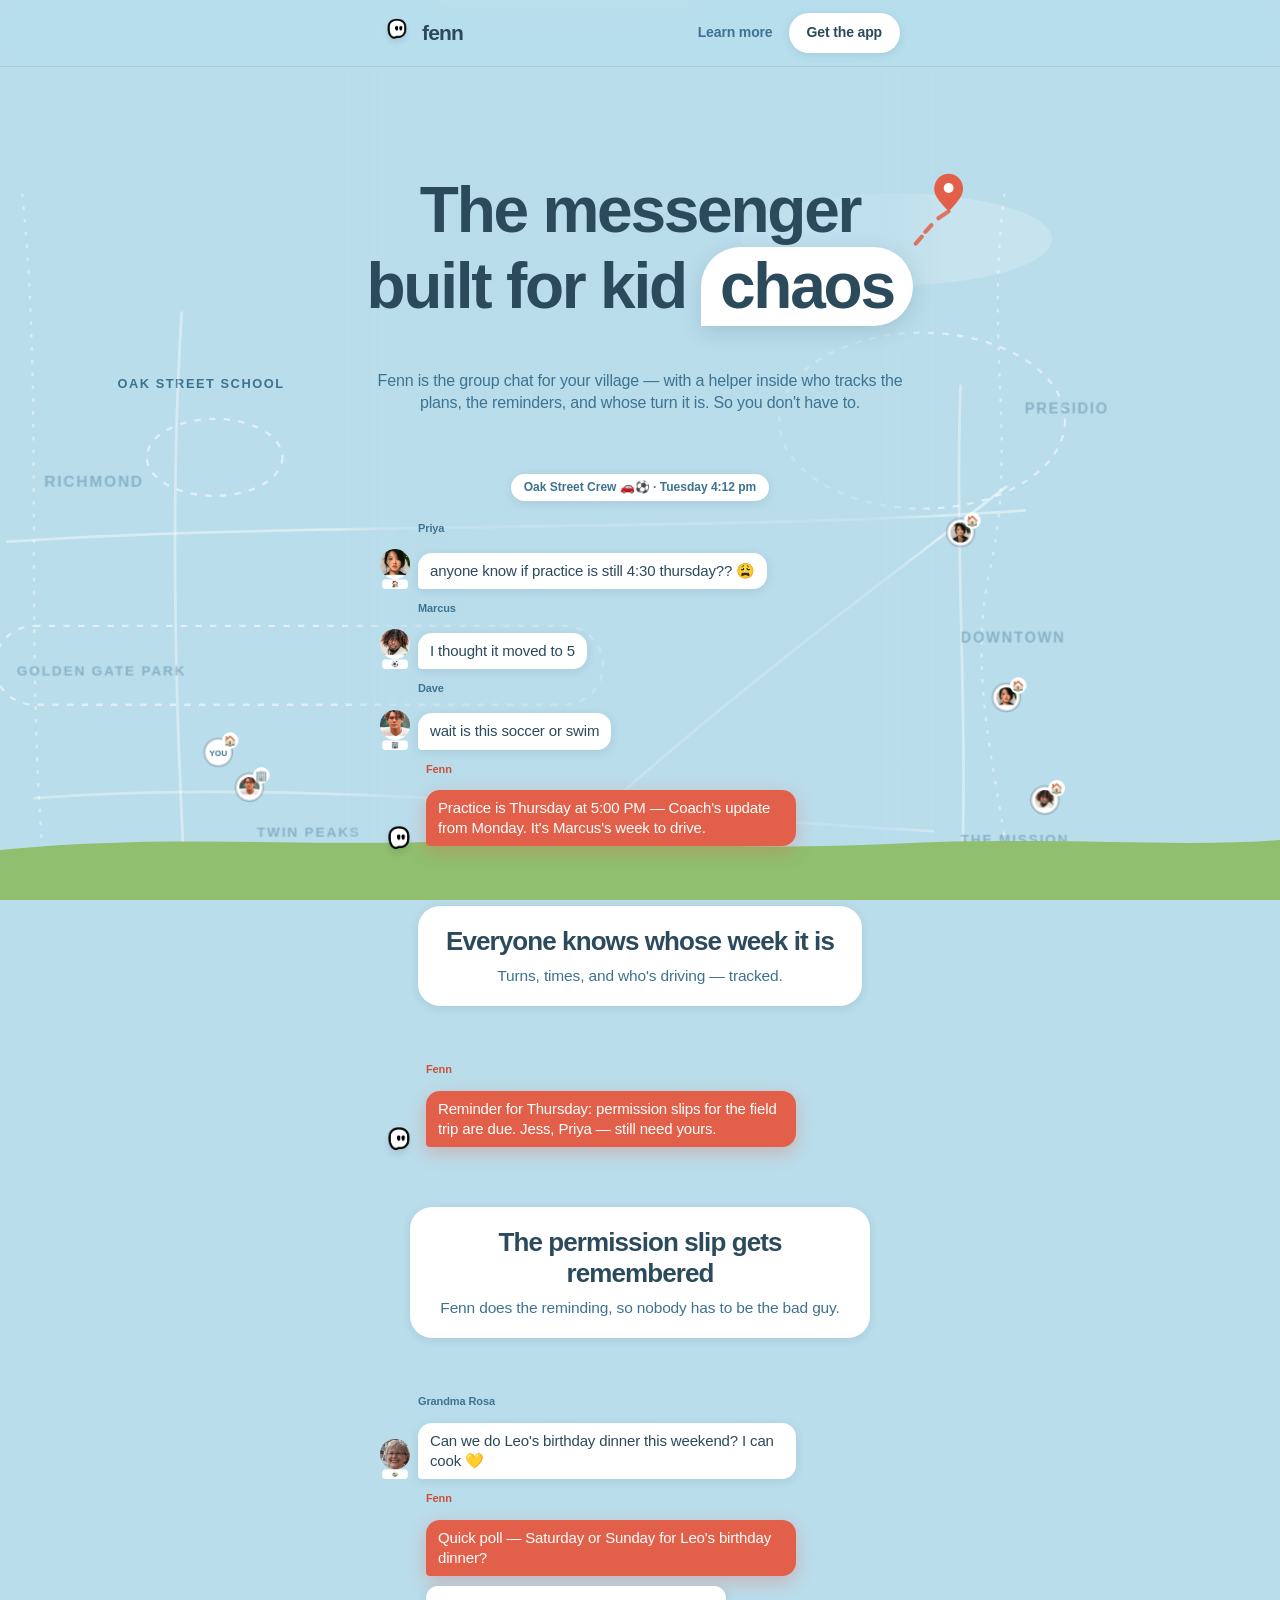
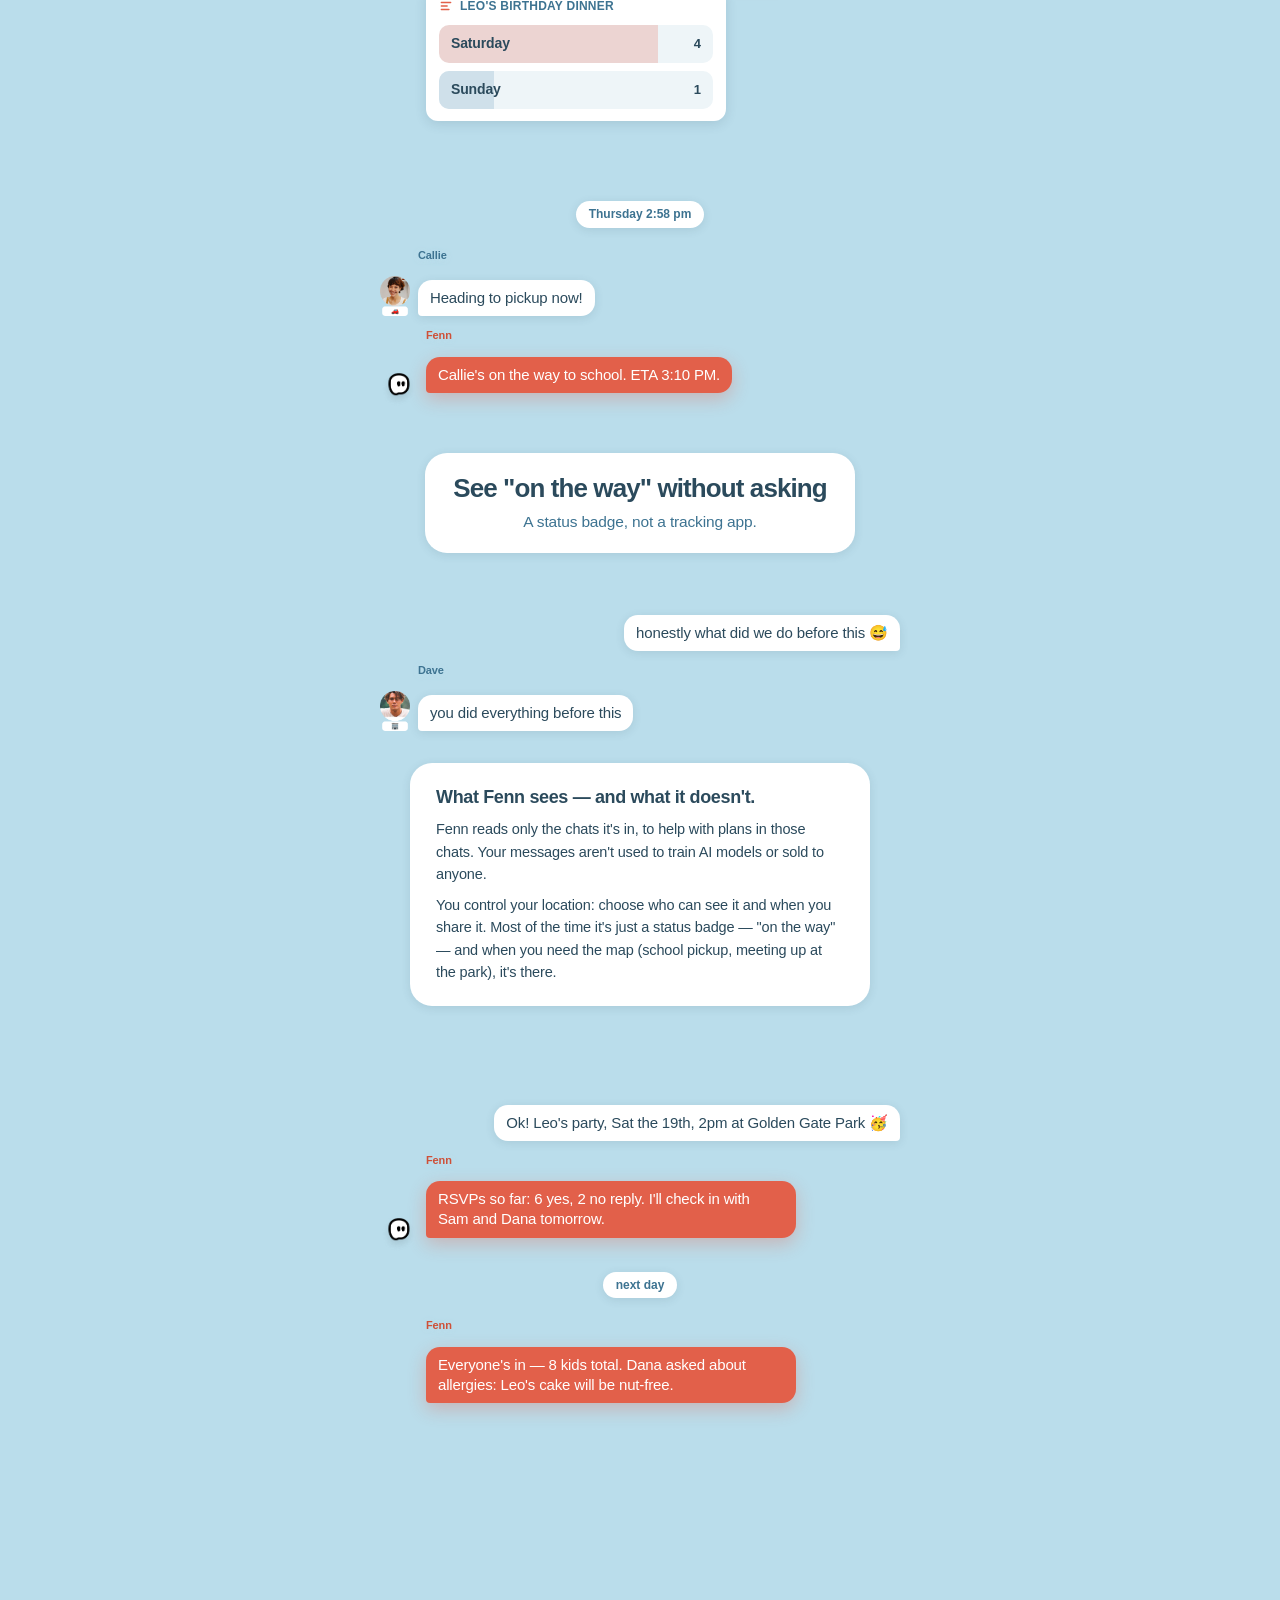
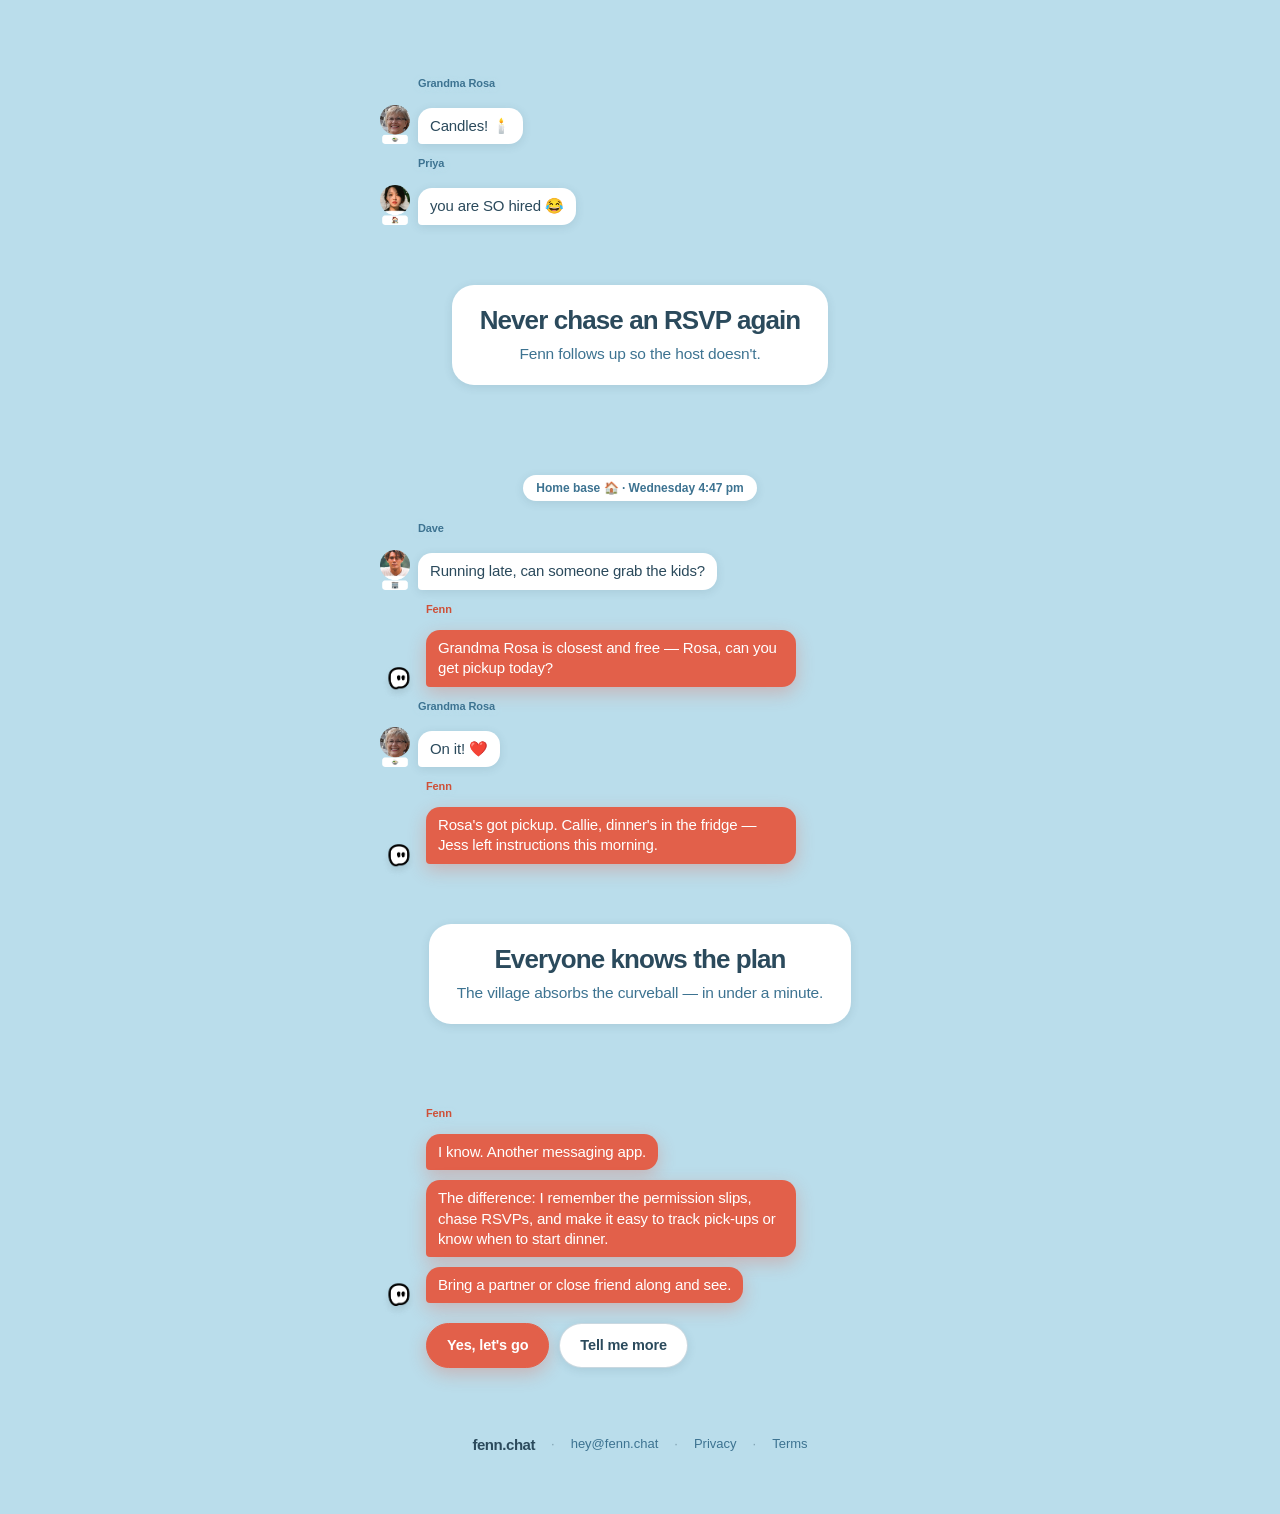
==== commit b84b9f75: "Fix task-row border selector: use .card-title + .task-row instead of :first-of-type :first-of-type m" ====
--- a/index.html
+++ b/index.html
@@ -389,7 +389,7 @@
   .poll-count { font-size: 13px; font-weight: 700; color: var(--ink); flex: none; }
 
   .task-row { display: flex; align-items: flex-start; gap: 10px; padding: 9px 0; border-top: 1px solid #E7EFF3; min-height: 40px; }
-  .task-row:first-of-type { border-top: none; }
+  .card-title + .task-row { border-top: none; }
   .task-check { width: 20px; height: 20px; border-radius: 6px; border: 2px solid var(--coral); flex: none; margin-top: 1px; }
   .cal-ico { width: 40px; height: 40px; border-radius: 11px; background: rgba(226,96,74,0.12); color: var(--coral-deep); flex: none;
              display: flex; flex-direction: column; align-items: center; justify-content: center; line-height: 1; }
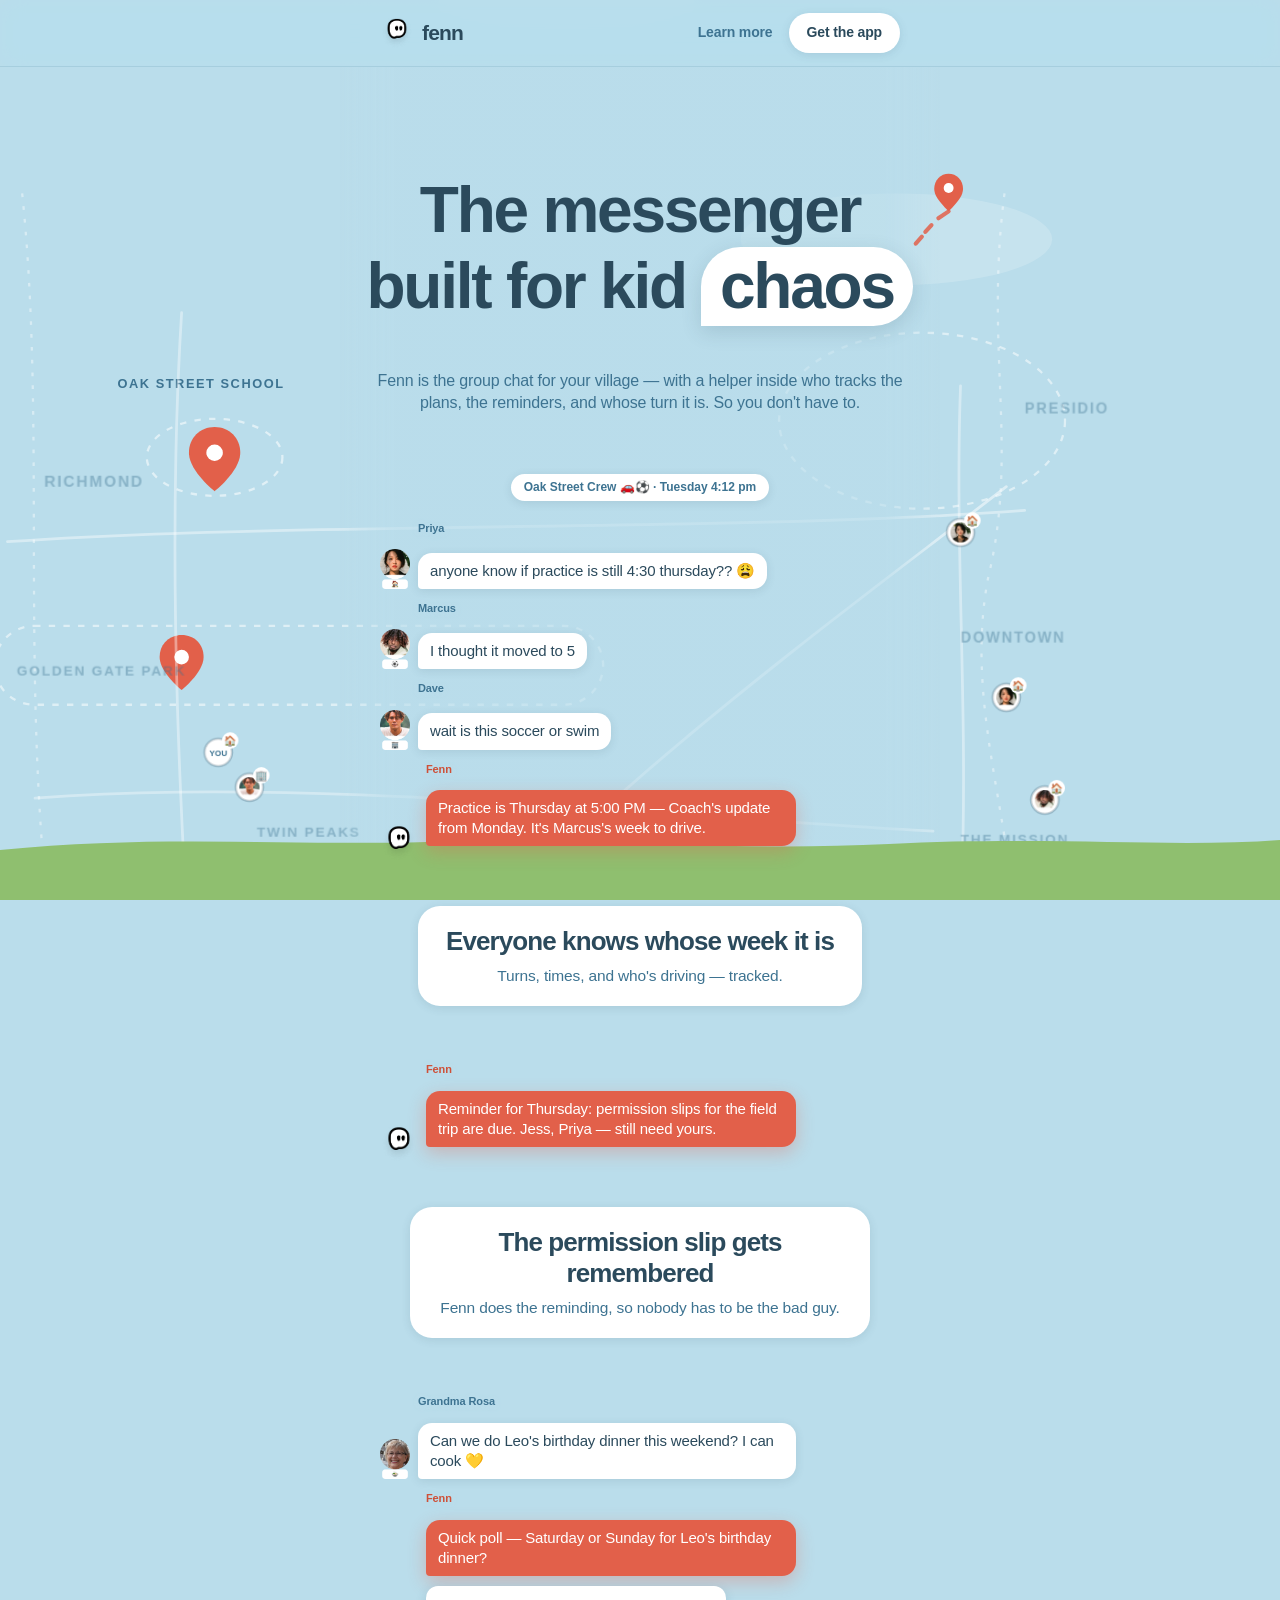
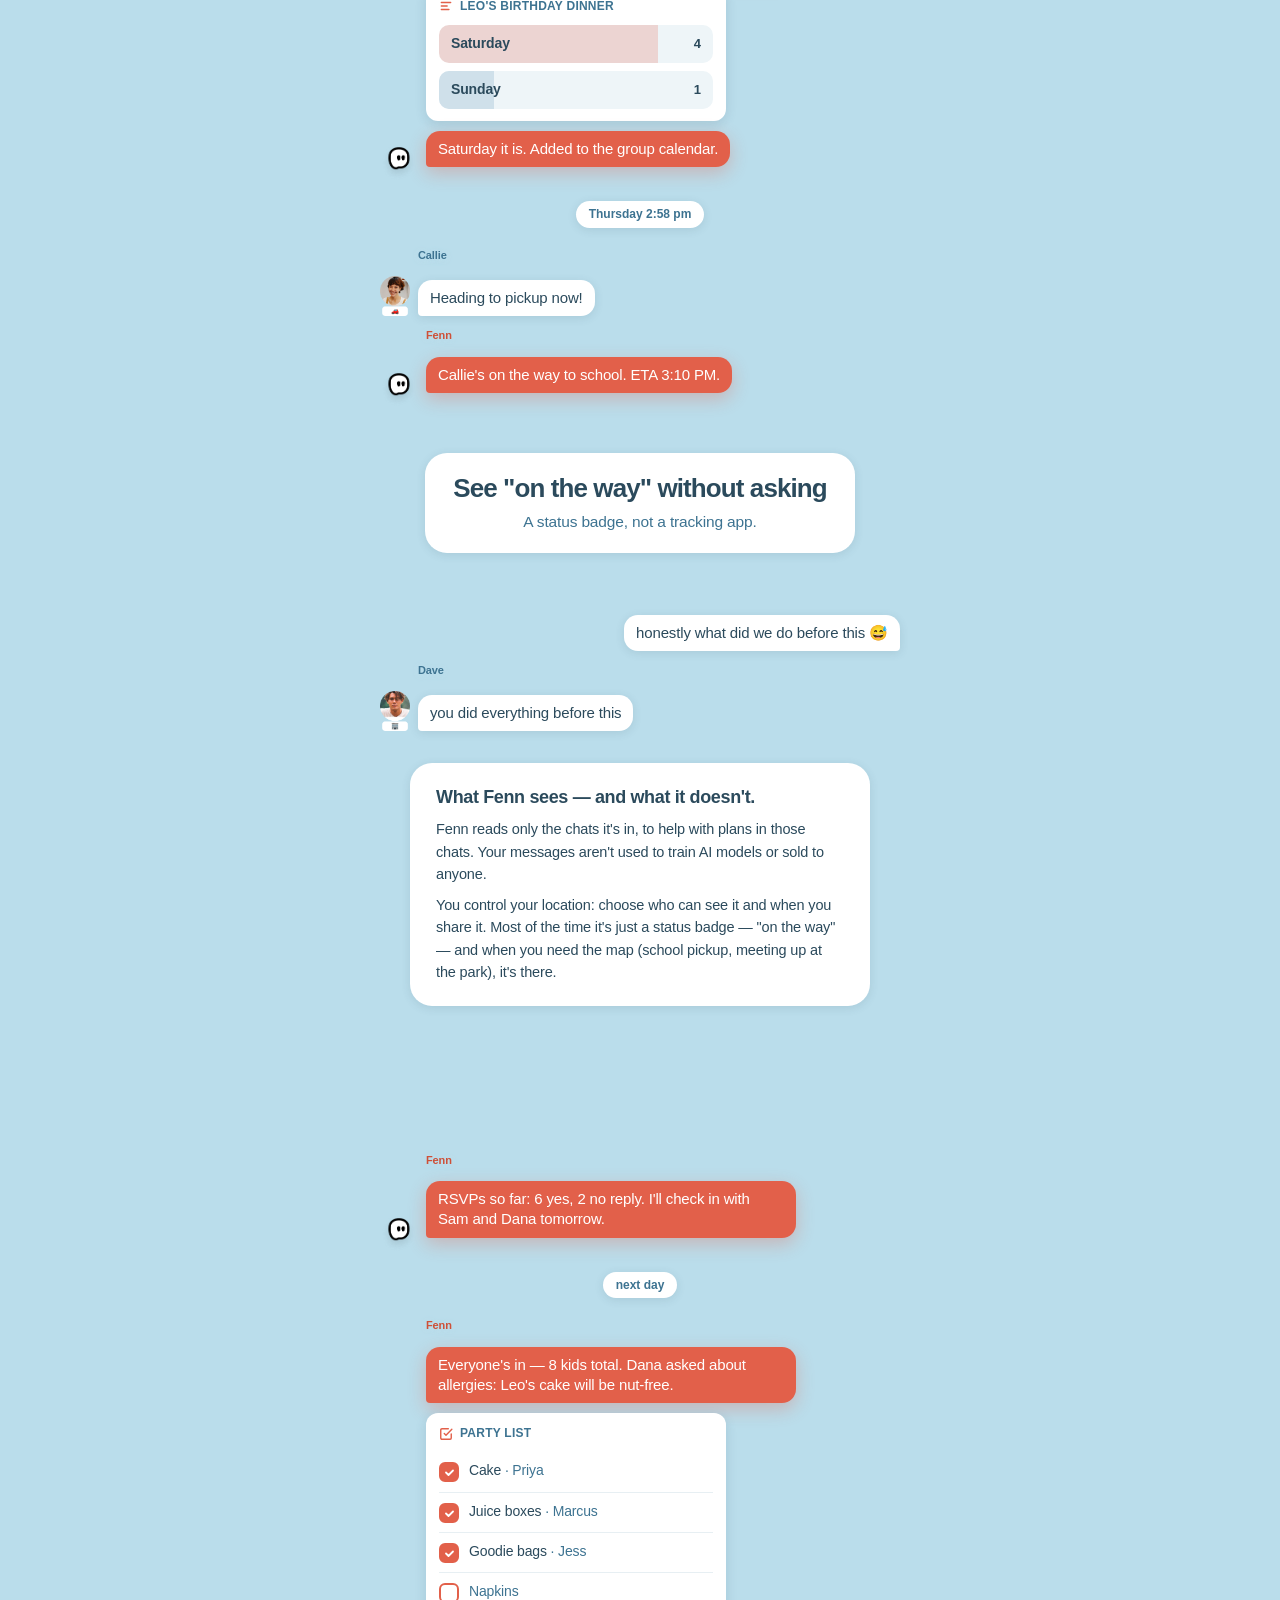
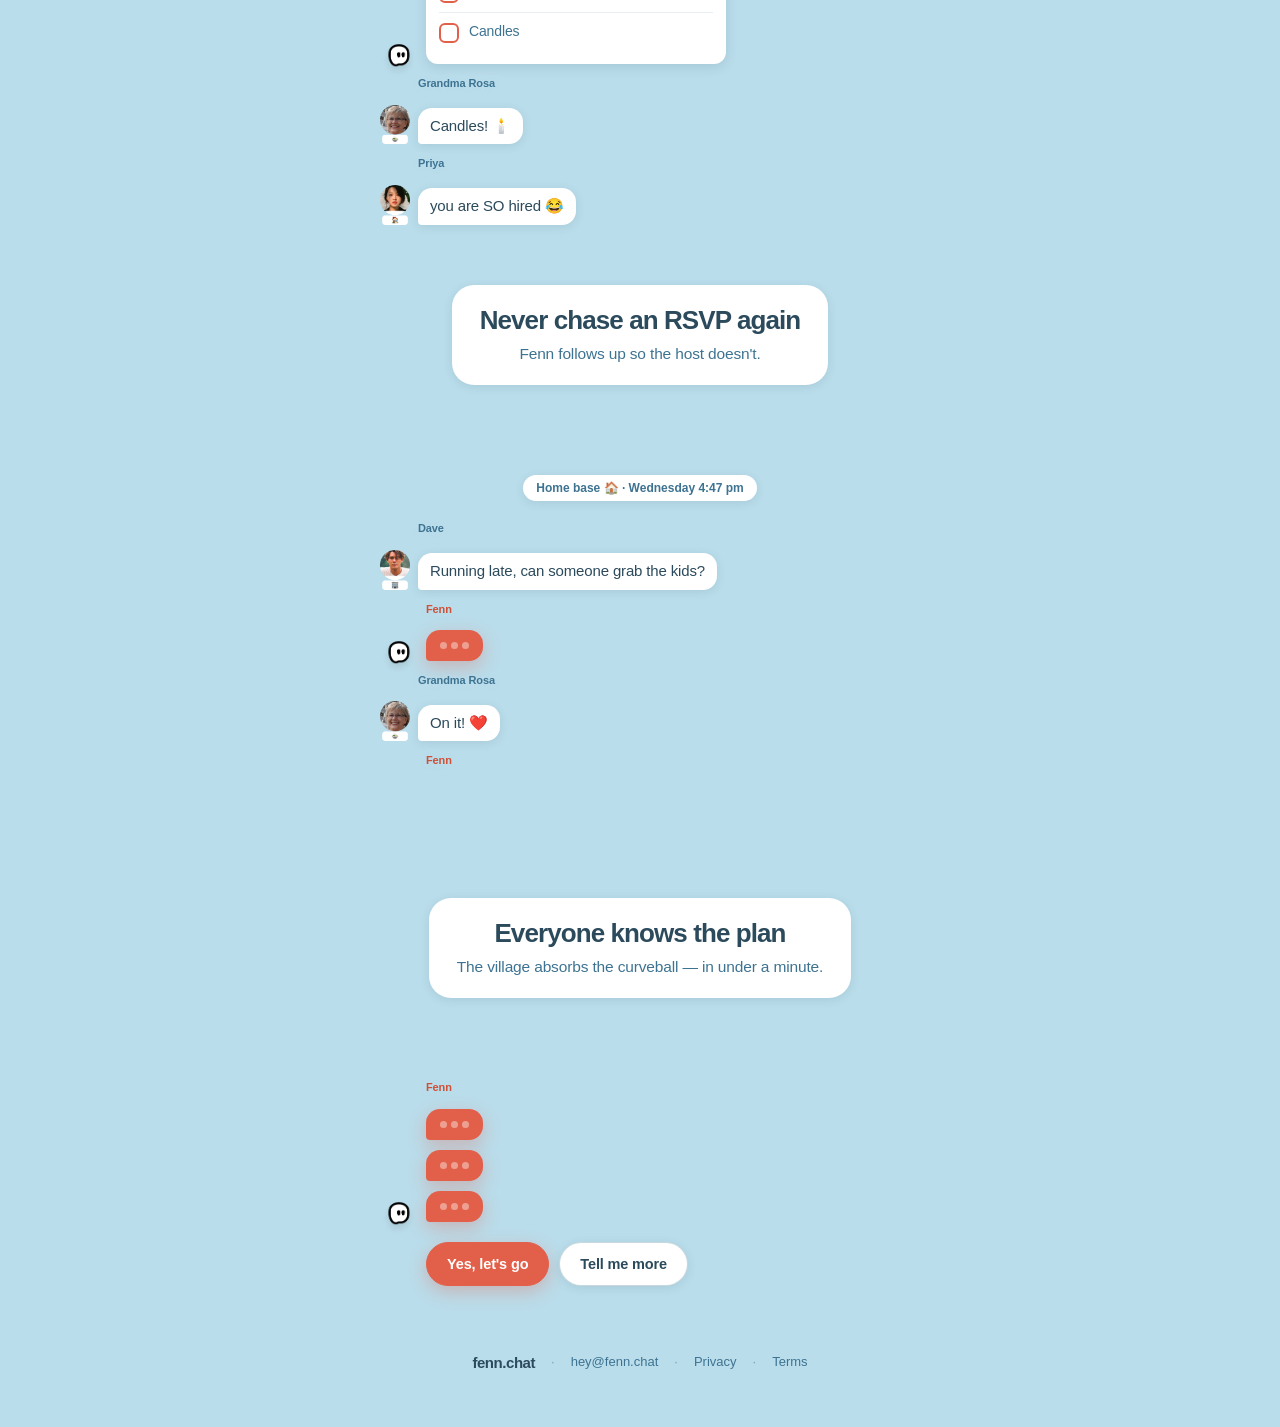
==== commit 3dc1f0c2: "Fix party list card not appearing on scroll: remove data-typing The reveal JS looks for .bubble to h" ====
--- a/index.html
+++ b/index.html
@@ -730,7 +730,7 @@
           <span class="avatar"><img src="/assets/fenn-logo.png" alt="Fenn"></span>
           <span class="bubble">Everyone's in — 8 kids total. Dana asked about allergies: Leo's cake will be nut-free.</span>
         </div>
-        <div class="msg fenn cont reveal" data-typing>
+        <div class="msg fenn cont reveal">
           <span class="avatar"><img src="/assets/fenn-logo.png" alt="Fenn"></span>
           <span class="card">
             <span class="card-title">
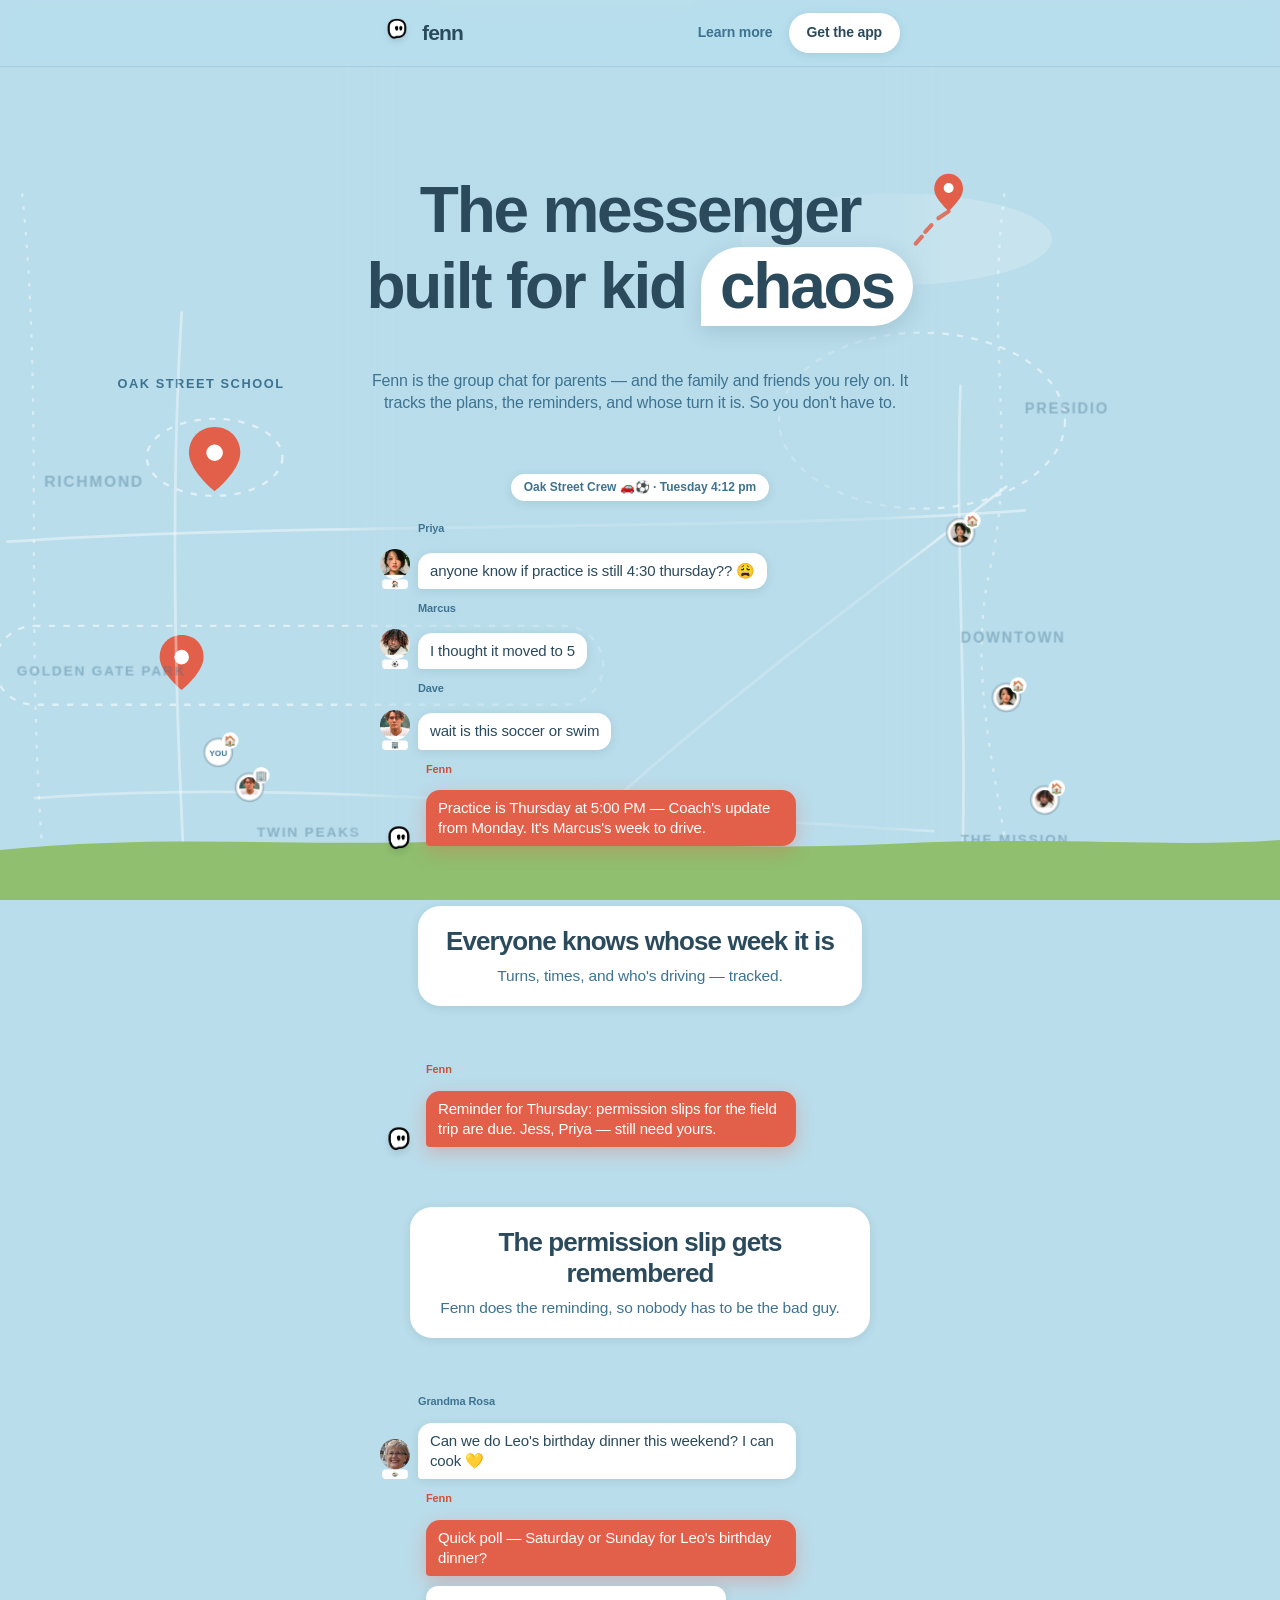
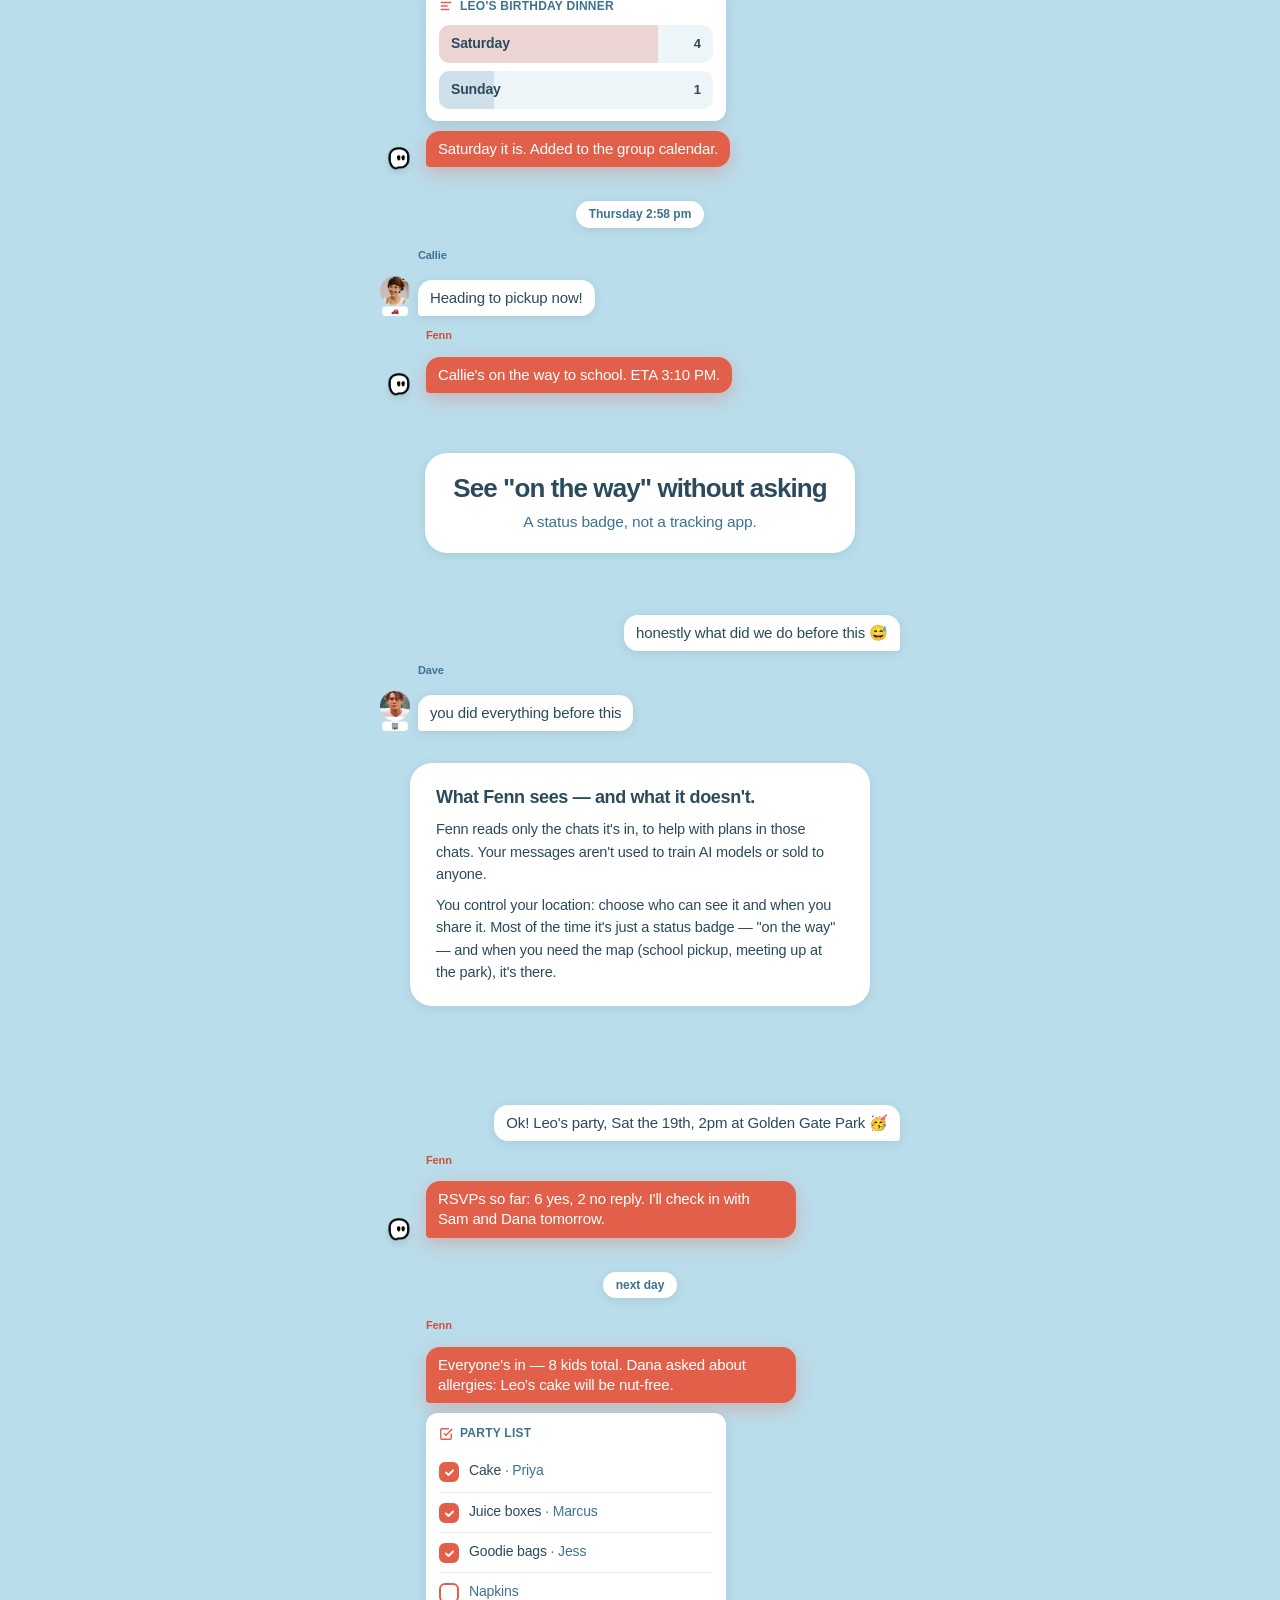
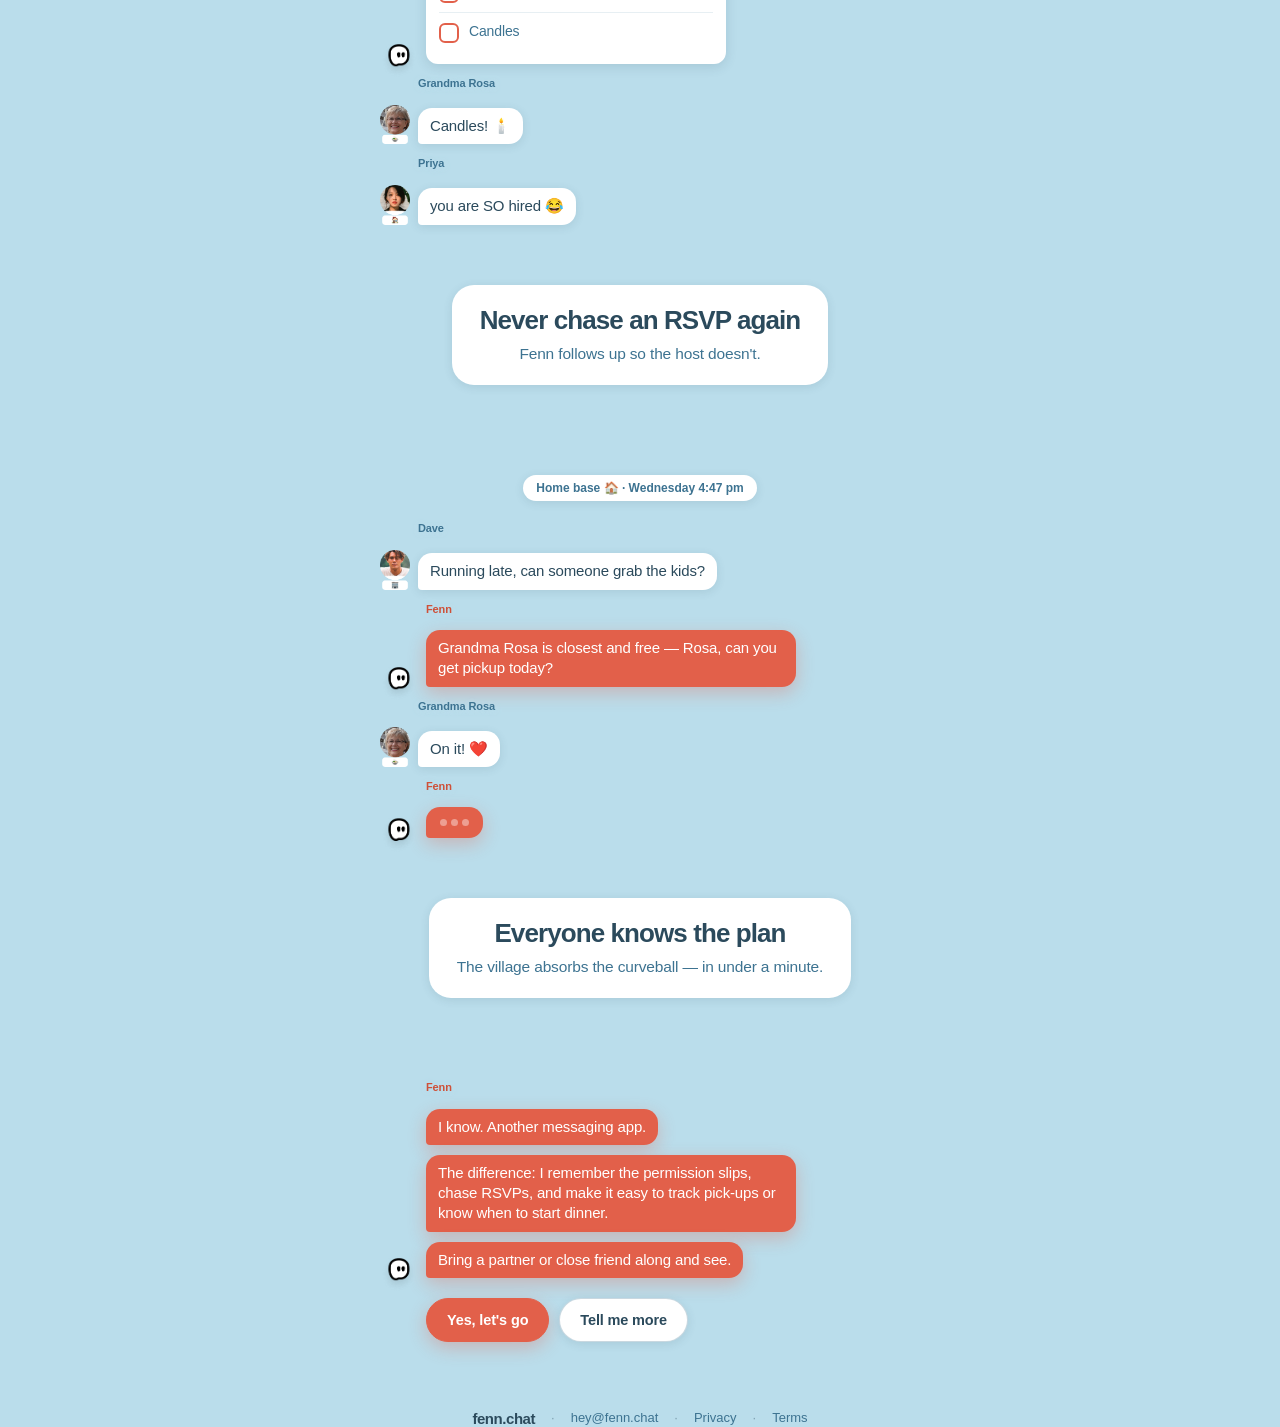
==== commit a3ea4195: "Update hero subheadline copy Co-Authored-By: Claude Sonnet 4.6 <noreply@anthropic.com>" ====
--- a/index.html
+++ b/index.html
@@ -606,7 +606,7 @@
         <div class="hero-pop">
           <h1 class="hero-h"><span class="nb">The messenger</span> <span class="wb-keep">built for kid <span class="word-bubble"><span class="wb-word">chaos</span><span class="wb-dots" aria-hidden="true"><i></i><i></i><i></i></span><svg class="wb-fx" aria-hidden="true" viewBox="0 0 70 70" fill="none"><g stroke="#E2604A" stroke-width="3" stroke-linecap="round" stroke-opacity="0.85"><path class="wb-t1" d="M10 59.5 L14.5 54.5"></path><path class="wb-t2" d="M17 51 L21.5 46"></path><path class="wb-t3" d="M26.5 41 L34 36"></path></g><g class="wb-pin" transform="translate(34,36)"><path d="M0 0 C -7.5 -7.5 -10.5 -12 -10.5 -16.5 C -10.5 -23 -5.8 -27.5 0 -27.5 C 5.8 -27.5 10.5 -23 10.5 -16.5 C 10.5 -12 7.5 -7.5 0 0 Z" fill="#E2604A"></path><circle cy="-17" r="3.6" fill="#FFFFFF"></circle></g></svg></span></span></h1>
         </div>
-        <p class="hero-sub">Fenn is the group chat for your village — with a helper inside who tracks the plans, the reminders, and whose turn it is. So you don't have to.</p>
+        <p class="hero-sub">Fenn is the group chat for parents — and the family and friends you rely on. It tracks the plans, the reminders, and whose turn it is. So you don't have to.</p>
       </div>
     </div>
 
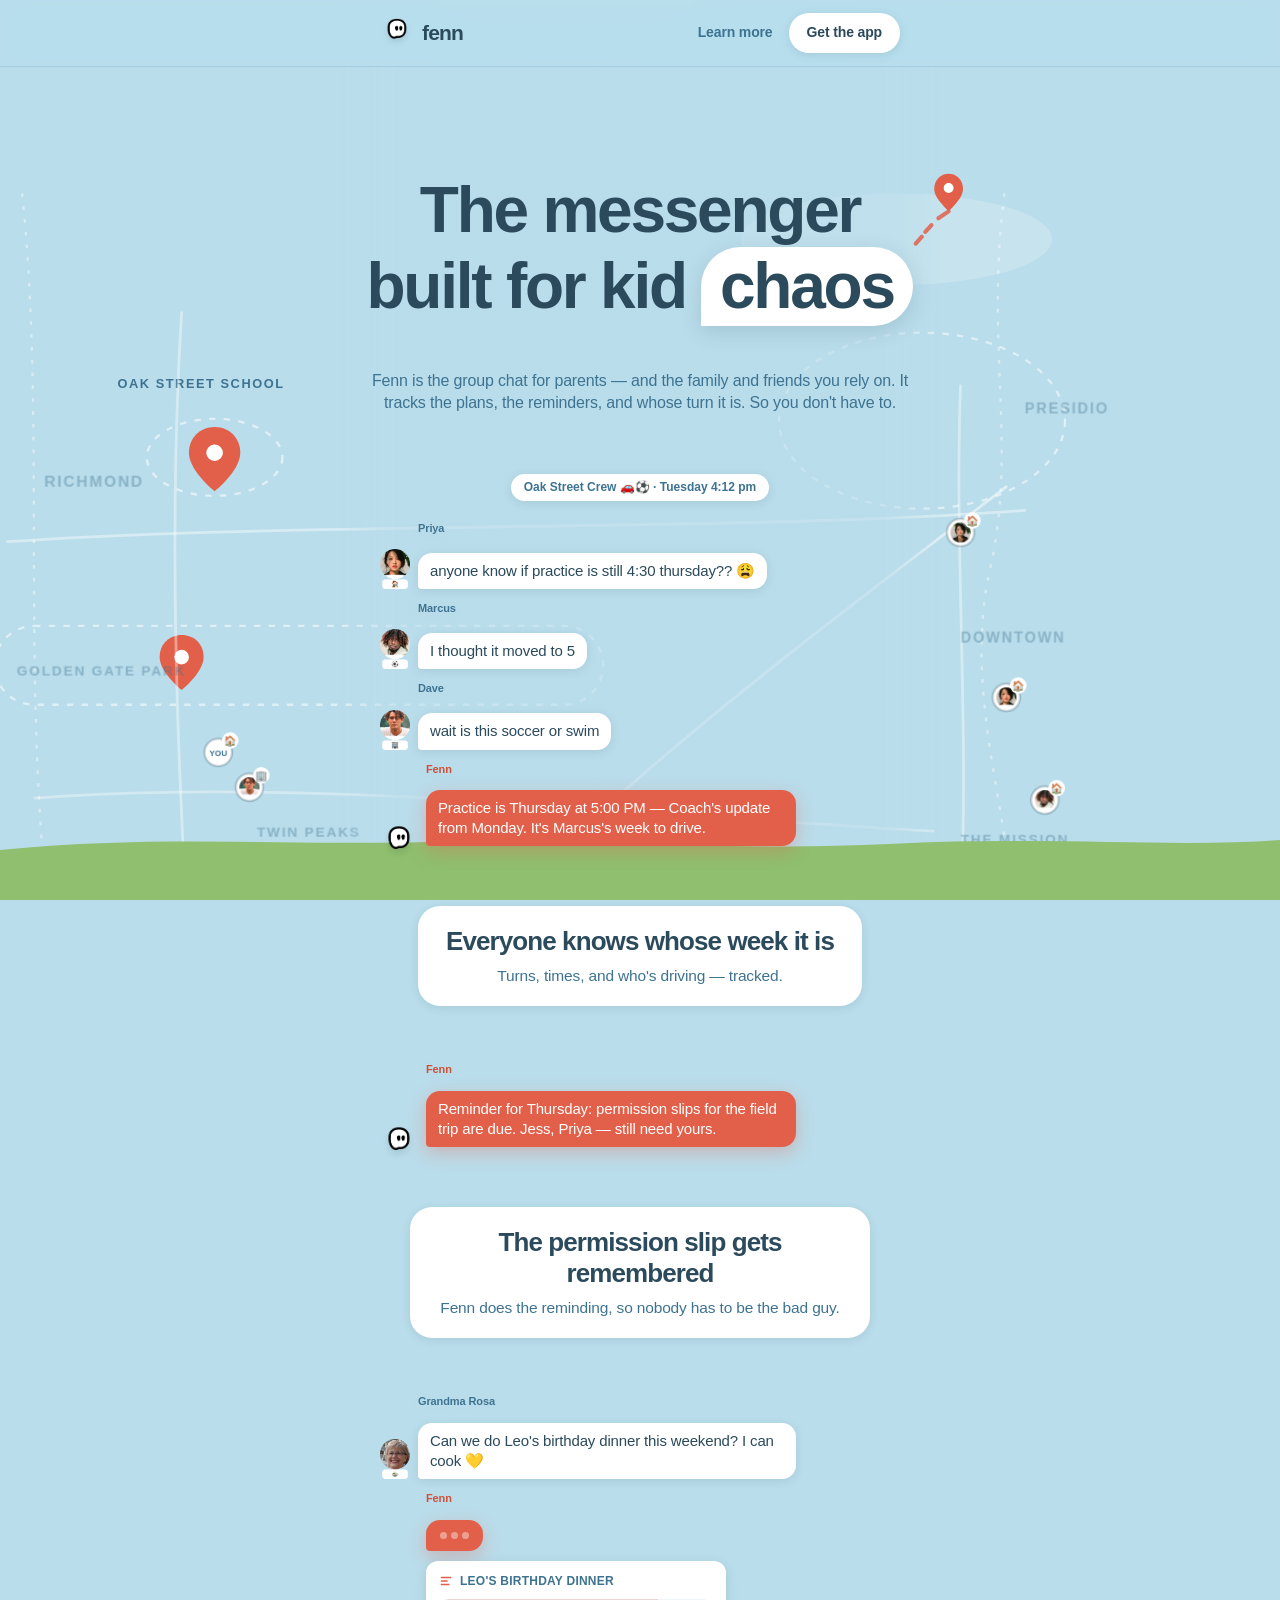
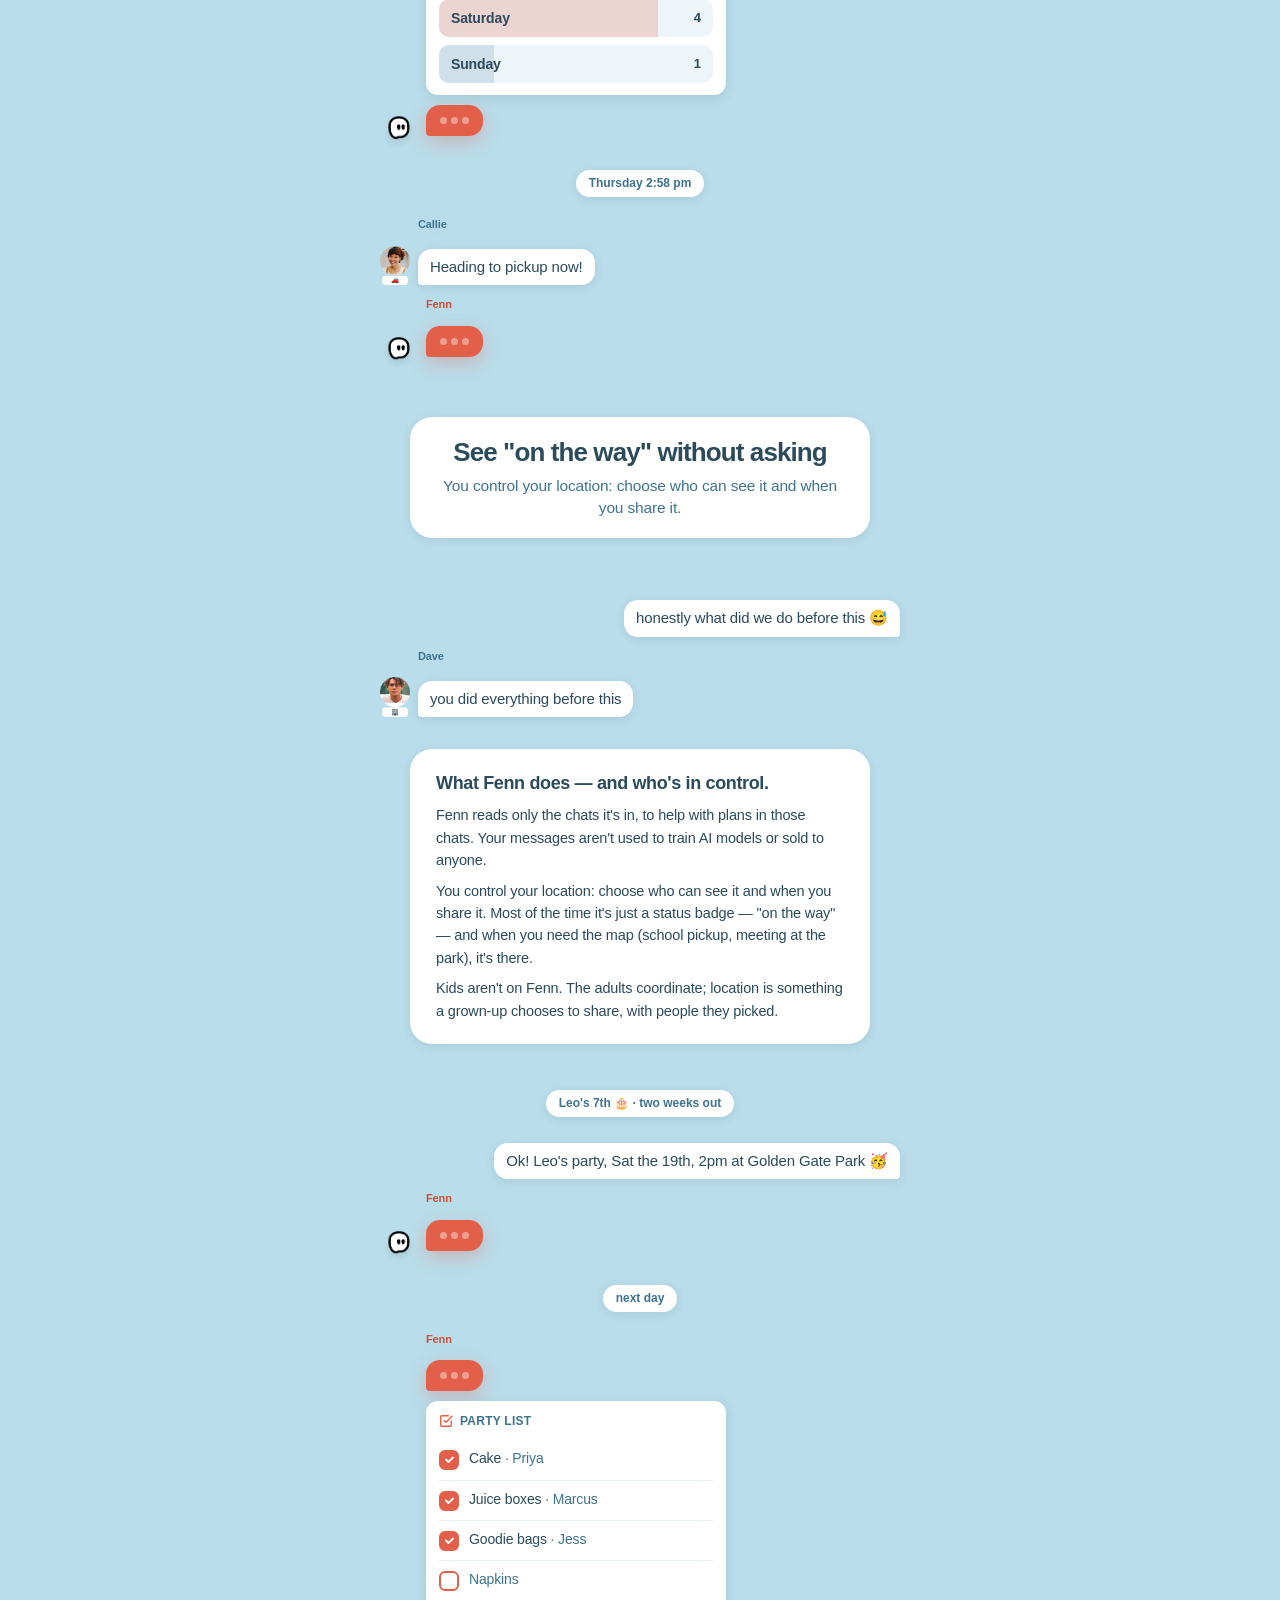
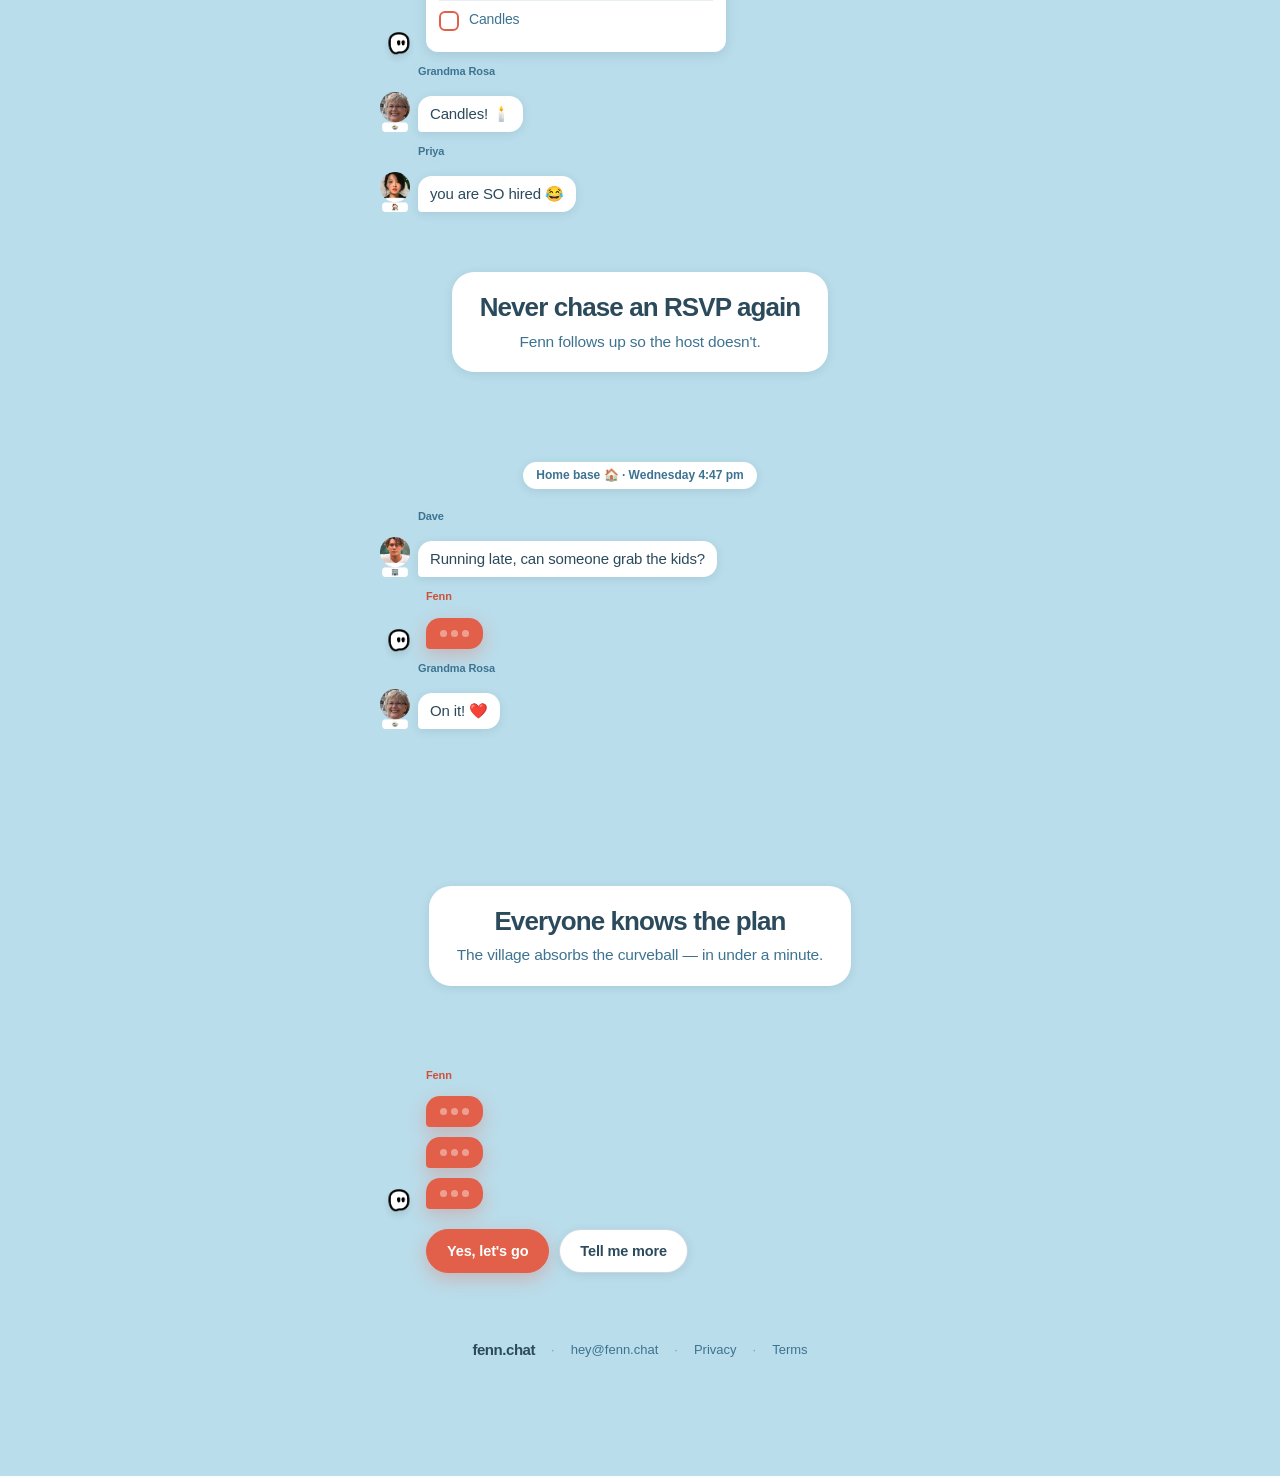
==== commit 245298c0: "Reframe privacy copy from denial to control framing - Interstitial: replace "A status badge, not a t" ====
--- a/index.html
+++ b/index.html
@@ -689,7 +689,7 @@
         </div>
       </div>
 
-      <div class="interstitial reveal"><div class="pill"><h2>See "on the way" without asking</h2><p>A status badge, not a tracking app.</p></div></div>
+      <div class="interstitial reveal"><div class="pill"><h2>See "on the way" without asking</h2><p>You control your location: choose who can see it and when you share it.</p></div></div>
 
       <!-- Beat 6 — the exhale -->
       <div class="cluster">
@@ -703,9 +703,10 @@
            real ToS/privacy policy before shipping. Do not publish a claim the product doesn't honor. -->
       <div class="privacy reveal">
         <div class="card-p">
-          <h3>What Fenn sees — and what it doesn't.</h3>
+          <h3>What Fenn does — and who's in control.</h3>
           <p>Fenn reads only the chats it's in, to help with plans in those chats. Your messages aren't used to train AI models or sold to anyone.</p>
-          <p>You control your location: choose who can see it and when you share it. Most of the time it's just a status badge — "on the way" — and when you need the map (school pickup, meeting up at the park), it's there.</p>
+          <p>You control your location: choose who can see it and when you share it. Most of the time it's just a status badge — "on the way" — and when you need the map (school pickup, meeting at the park), it's there.</p>
+          <p>Kids aren't on Fenn. The adults coordinate; location is something a grown-up chooses to share, with people they picked.</p>
         </div>
       </div>
 
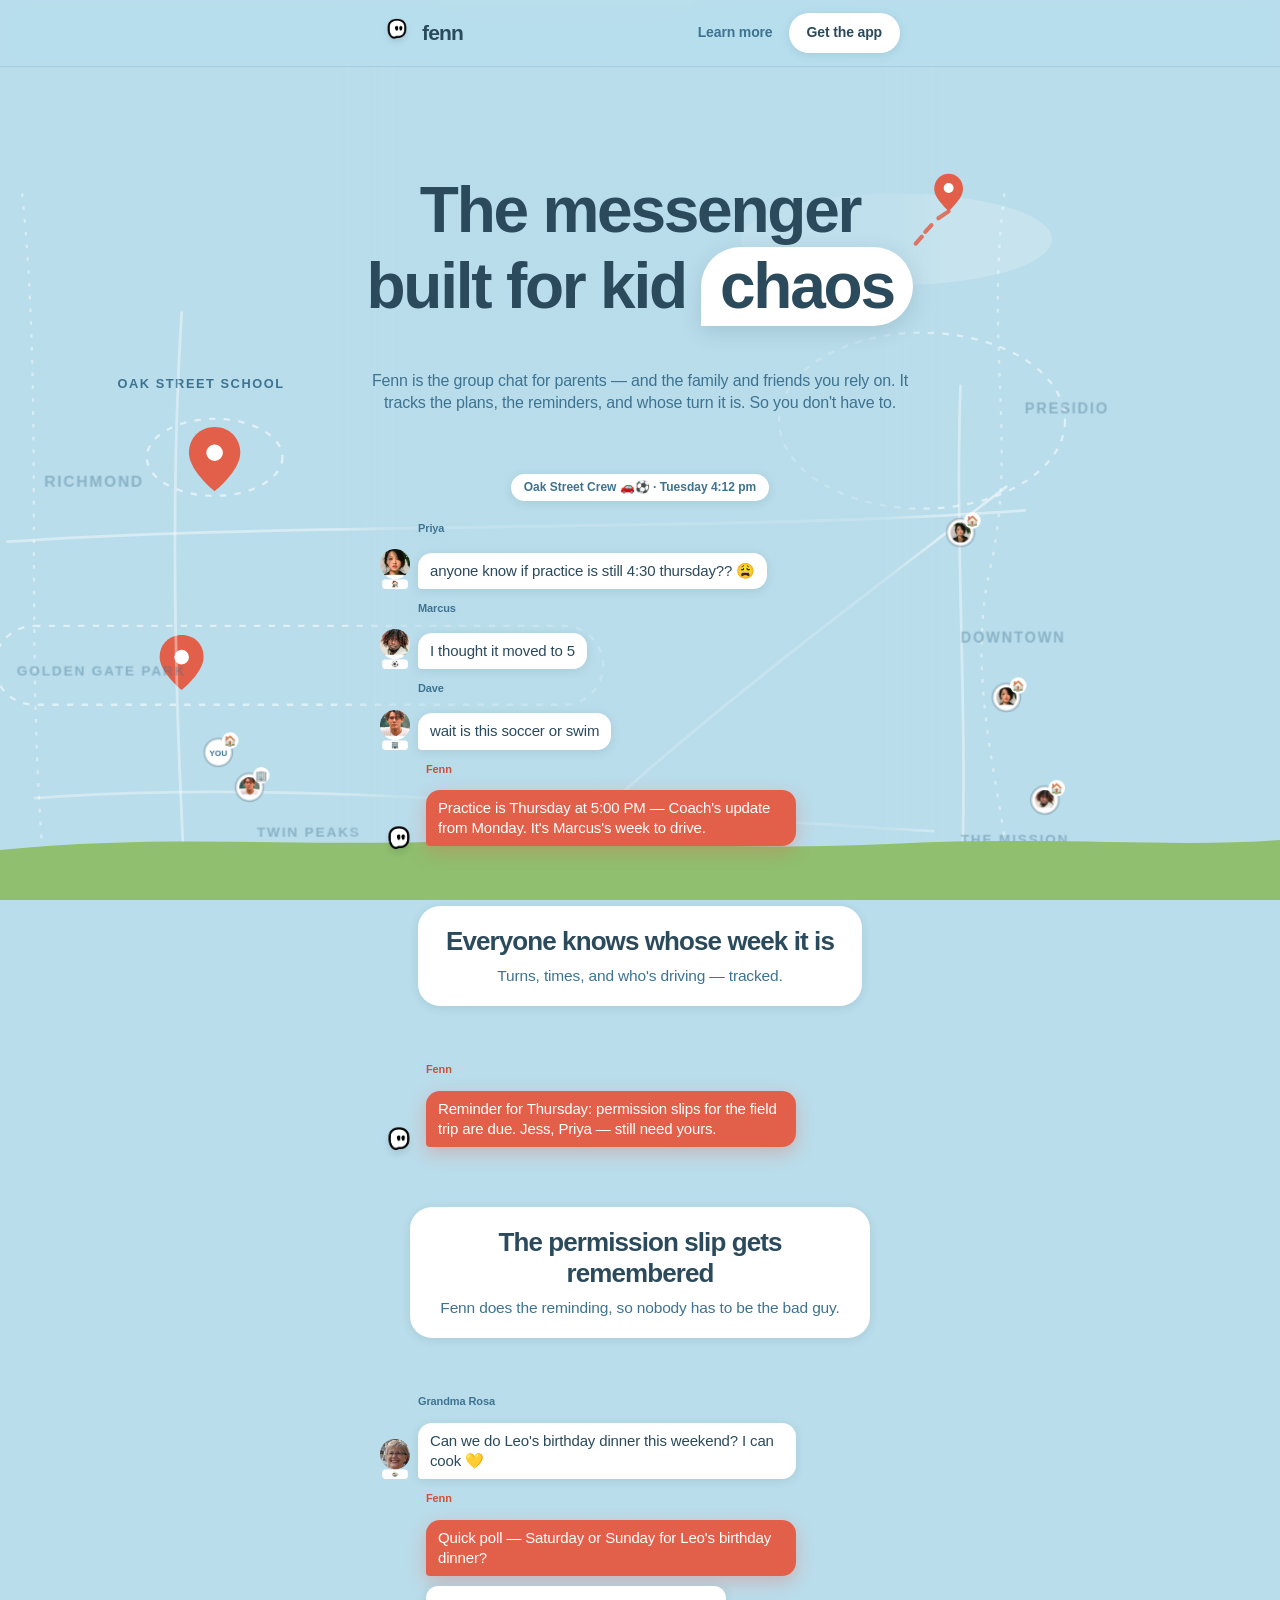
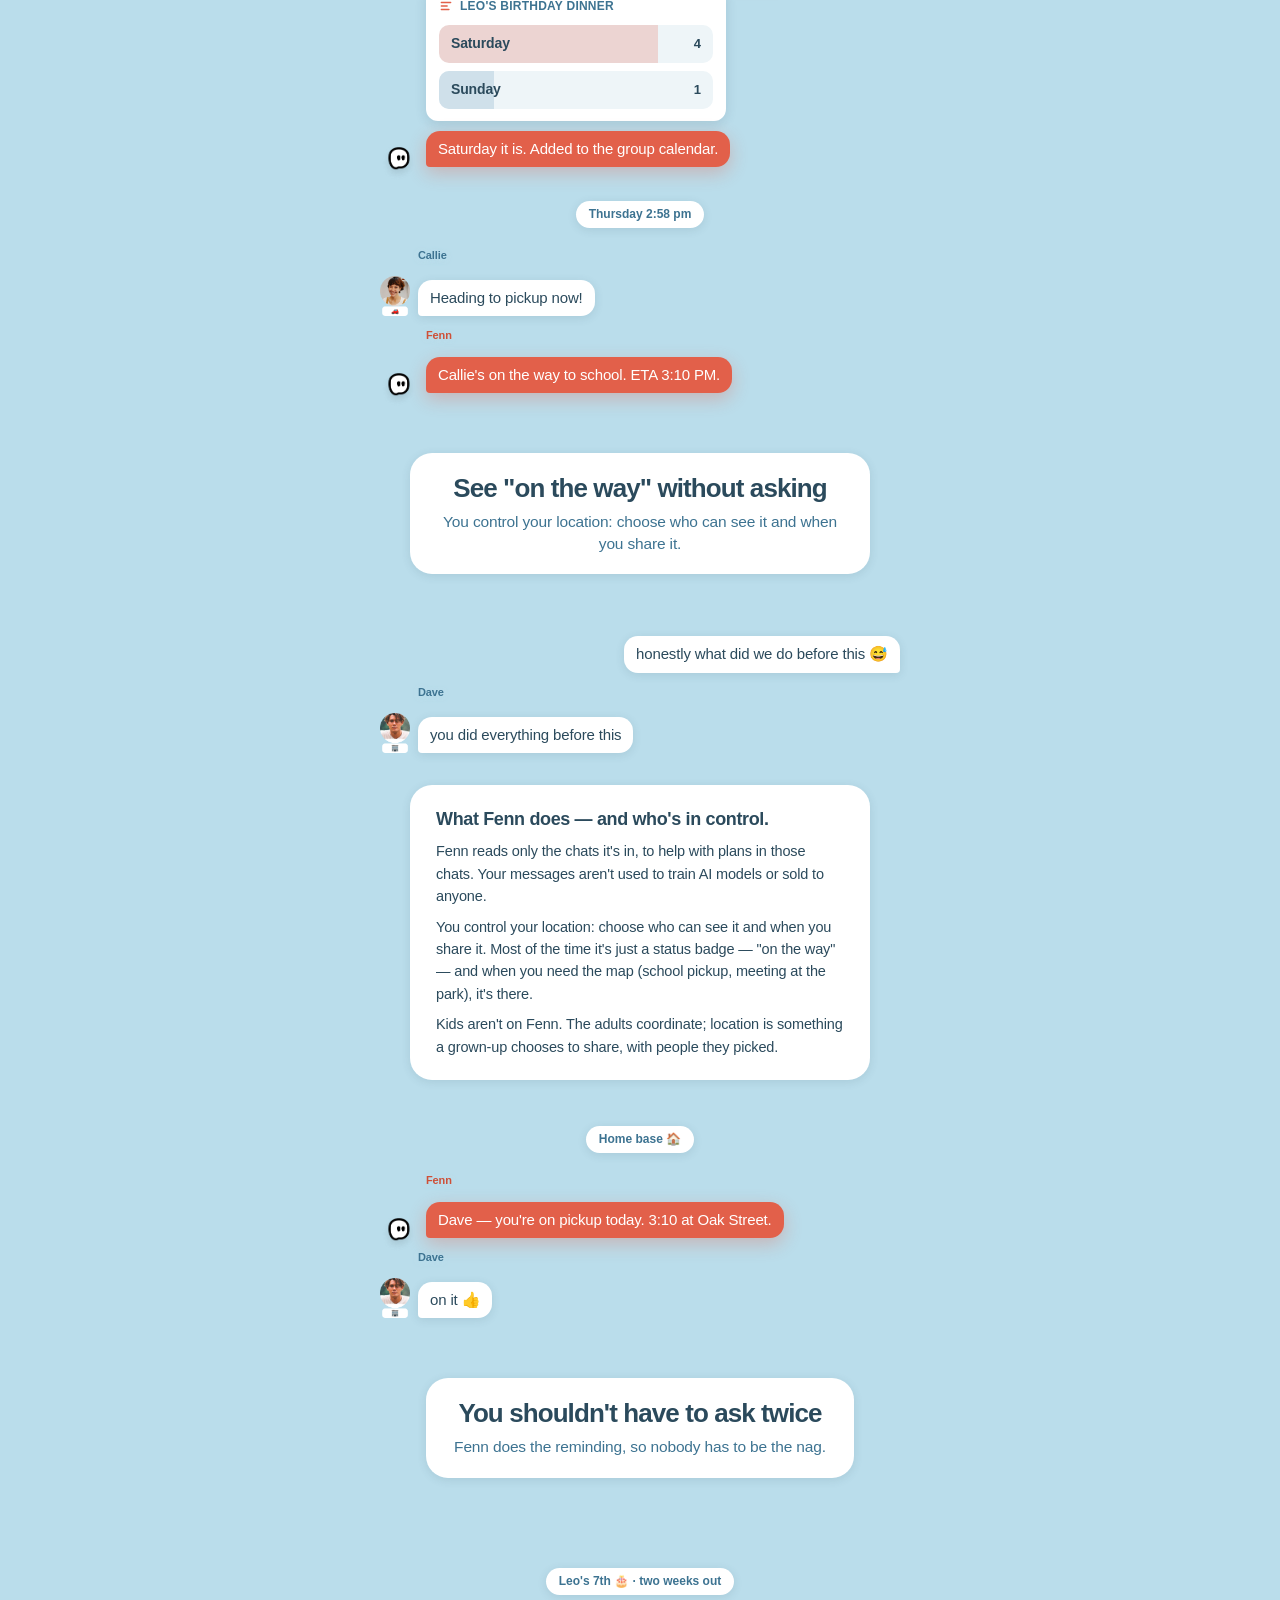
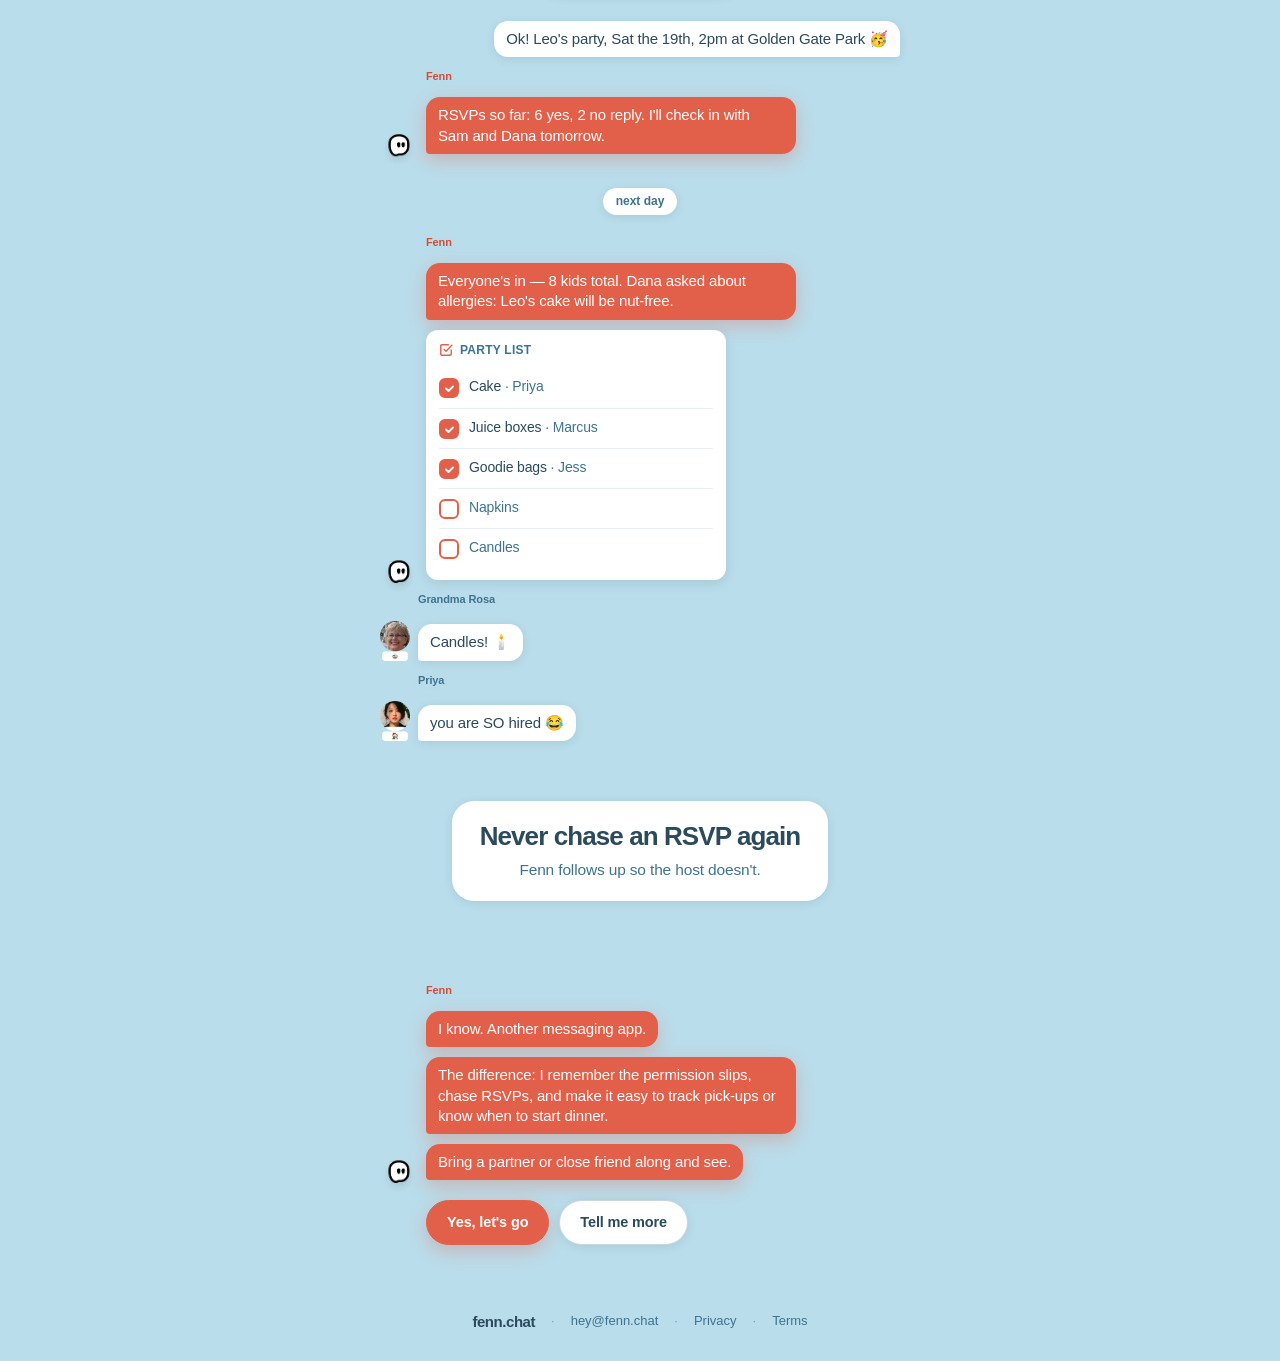
==== commit ba6e6759: "Replace handoff vignette with household reminder vignette - NEW: "Home base 🏠" — Fenn reminds Dave o" ====
--- a/index.html
+++ b/index.html
@@ -710,6 +710,21 @@
         </div>
       </div>
 
+      <!-- ============ VIGNETTE — "Home base reminder" ============ -->
+      <div class="divider reveal" data-cam="wide"><span>Home base 🏠</span></div>
+
+      <div class="cluster">
+        <div class="name fenn-name reveal" style="margin-left:46px;">Fenn</div>
+        <div class="msg fenn first reveal" data-typing>
+          <span class="avatar"><img src="/assets/fenn-logo.png" alt="Fenn"></span>
+          <span class="bubble">Dave — you're on pickup today. 3:10 at Oak Street.</span>
+        </div>
+        <div class="name reveal">Dave</div>
+        <div class="msg recv first reveal"><span class="avatar photo"><img src="/assets/avatars-web/emoji-dave.png" alt="Dave"></span><span class="bubble">on it 👍</span></div>
+      </div>
+
+      <div class="interstitial reveal"><div class="pill"><h2>You shouldn't have to ask twice</h2><p>Fenn does the reminding, so nobody has to be the nag.</p></div></div>
+
       <!-- ============ VIGNETTE — "The Birthday Party" ============ -->
       <div class="divider reveal" data-cam="wide" data-beat="rsvp"><span>Leo's 7th 🎂 · two weeks out</span></div>
 
@@ -768,31 +783,6 @@
 
       <div class="interstitial reveal"><div class="pill"><h2>Never chase an RSVP again</h2><p>Fenn follows up so the host doesn't.</p></div></div>
 
-      <!-- ============ VIGNETTE — "The Handoff" ============ -->
-      <div class="divider reveal" data-beat="handoff"><span>Home base 🏠 · Wednesday 4:47 pm</span></div>
-
-      <div class="cluster">
-        <div class="name reveal">Dave</div>
-        <div class="msg recv first reveal"><span class="avatar photo"><img src="/assets/avatars-web/emoji-dave.png" alt="Dave"></span><span class="bubble">Running late, can someone grab the kids?</span></div>
-
-        <div class="name fenn-name reveal" style="margin-left:46px;">Fenn</div>
-        <div class="msg fenn first reveal" data-typing>
-          <span class="avatar"><img src="/assets/fenn-logo.png" alt="Fenn"></span>
-          <span class="bubble">Grandma Rosa is closest and free — Rosa, can you get pickup today?</span>
-        </div>
-
-        <div class="name reveal">Grandma Rosa</div>
-        <div class="msg recv first reveal"><span class="avatar photo"><img src="/assets/avatars-web/emoji-rosa.png" alt="Grandma Rosa"></span><span class="bubble">On it! ❤️</span></div>
-
-        <div class="name fenn-name reveal" style="margin-left:46px;">Fenn</div>
-        <div class="msg fenn first reveal" data-typing>
-          <span class="avatar"><img src="/assets/fenn-logo.png" alt="Fenn"></span>
-          <span class="bubble">Rosa's got pickup. Callie, dinner's in the fridge — Jess left instructions this morning.</span>
-        </div>
-      </div>
-
-      <div class="interstitial reveal"><div class="pill"><h2>Everyone knows the plan</h2><p>The village absorbs the curveball — in under a minute.</p></div></div>
-
       <!-- ============ CLOSE — Fenn breaks the fourth wall ============ -->
       <div class="cluster" style="margin-top:26px;" data-beat="close">
         <div class="name fenn-name reveal" style="margin-left:46px;">Fenn</div>
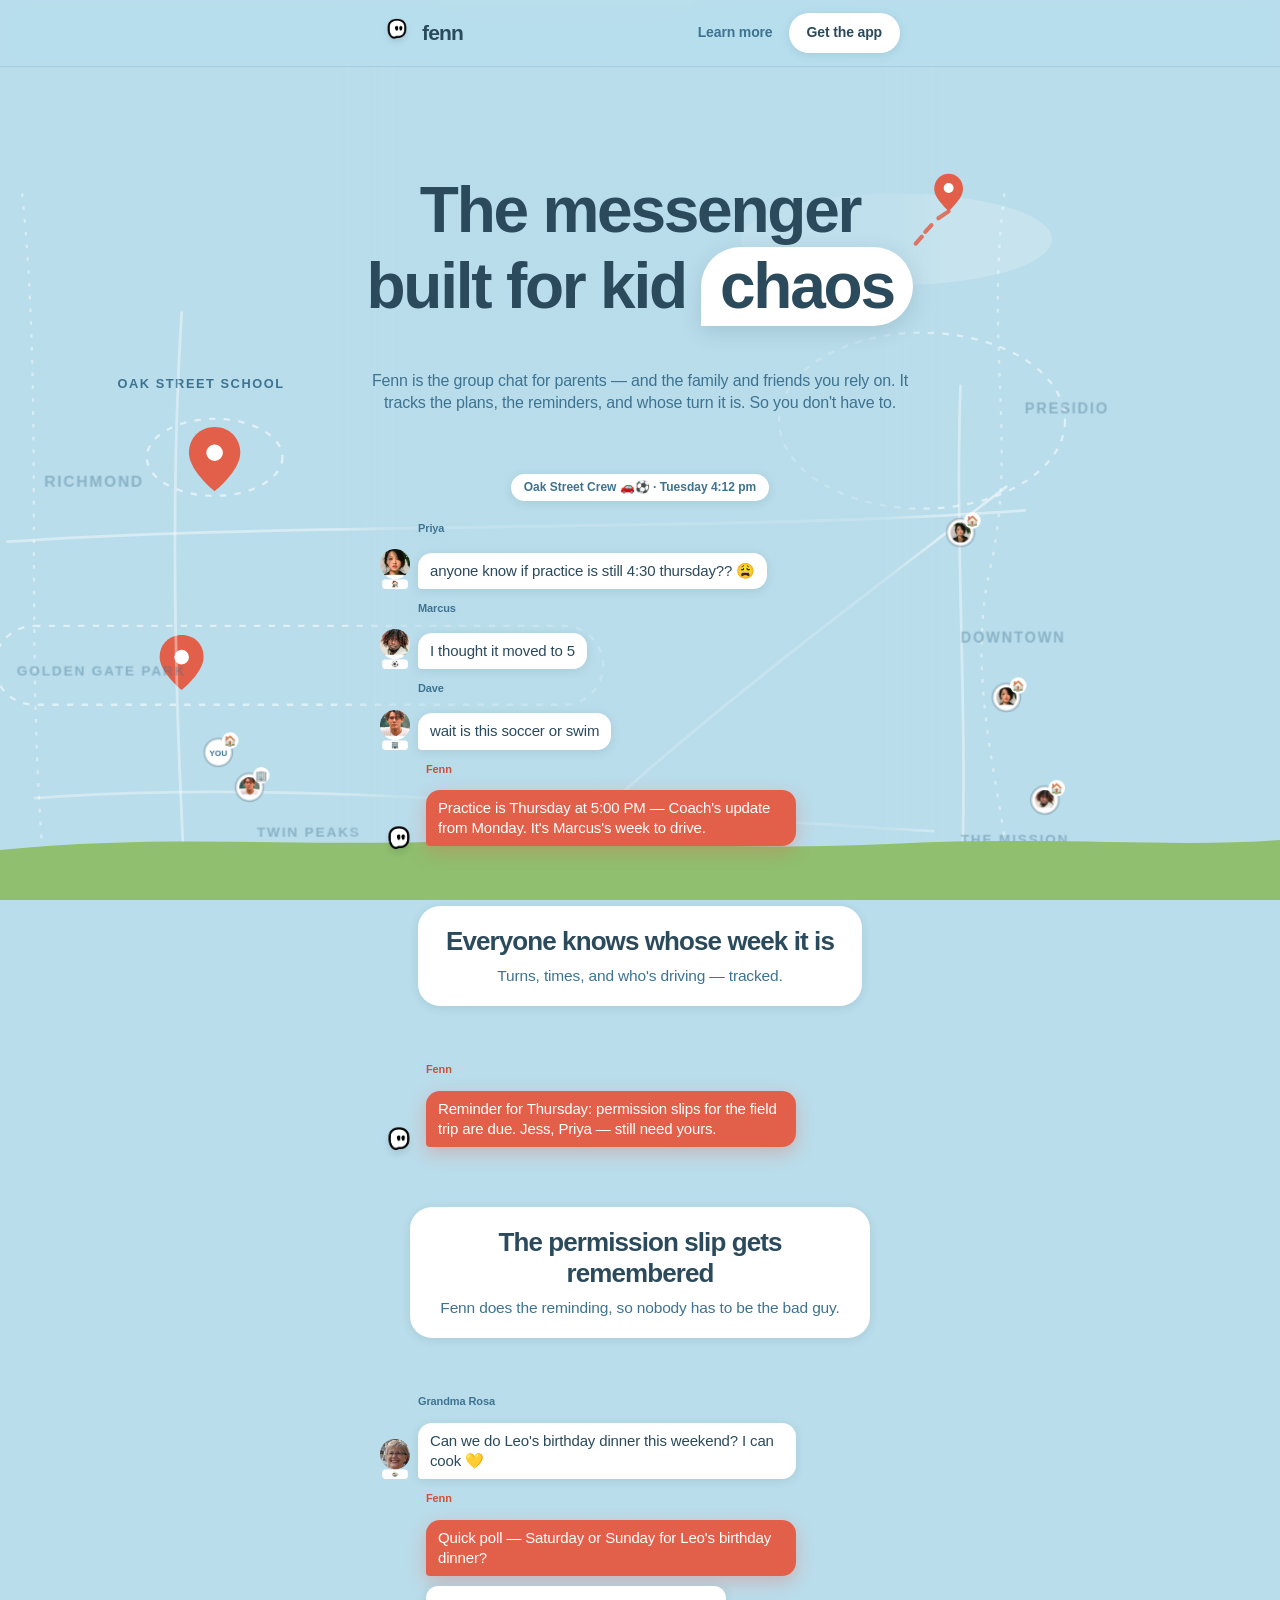
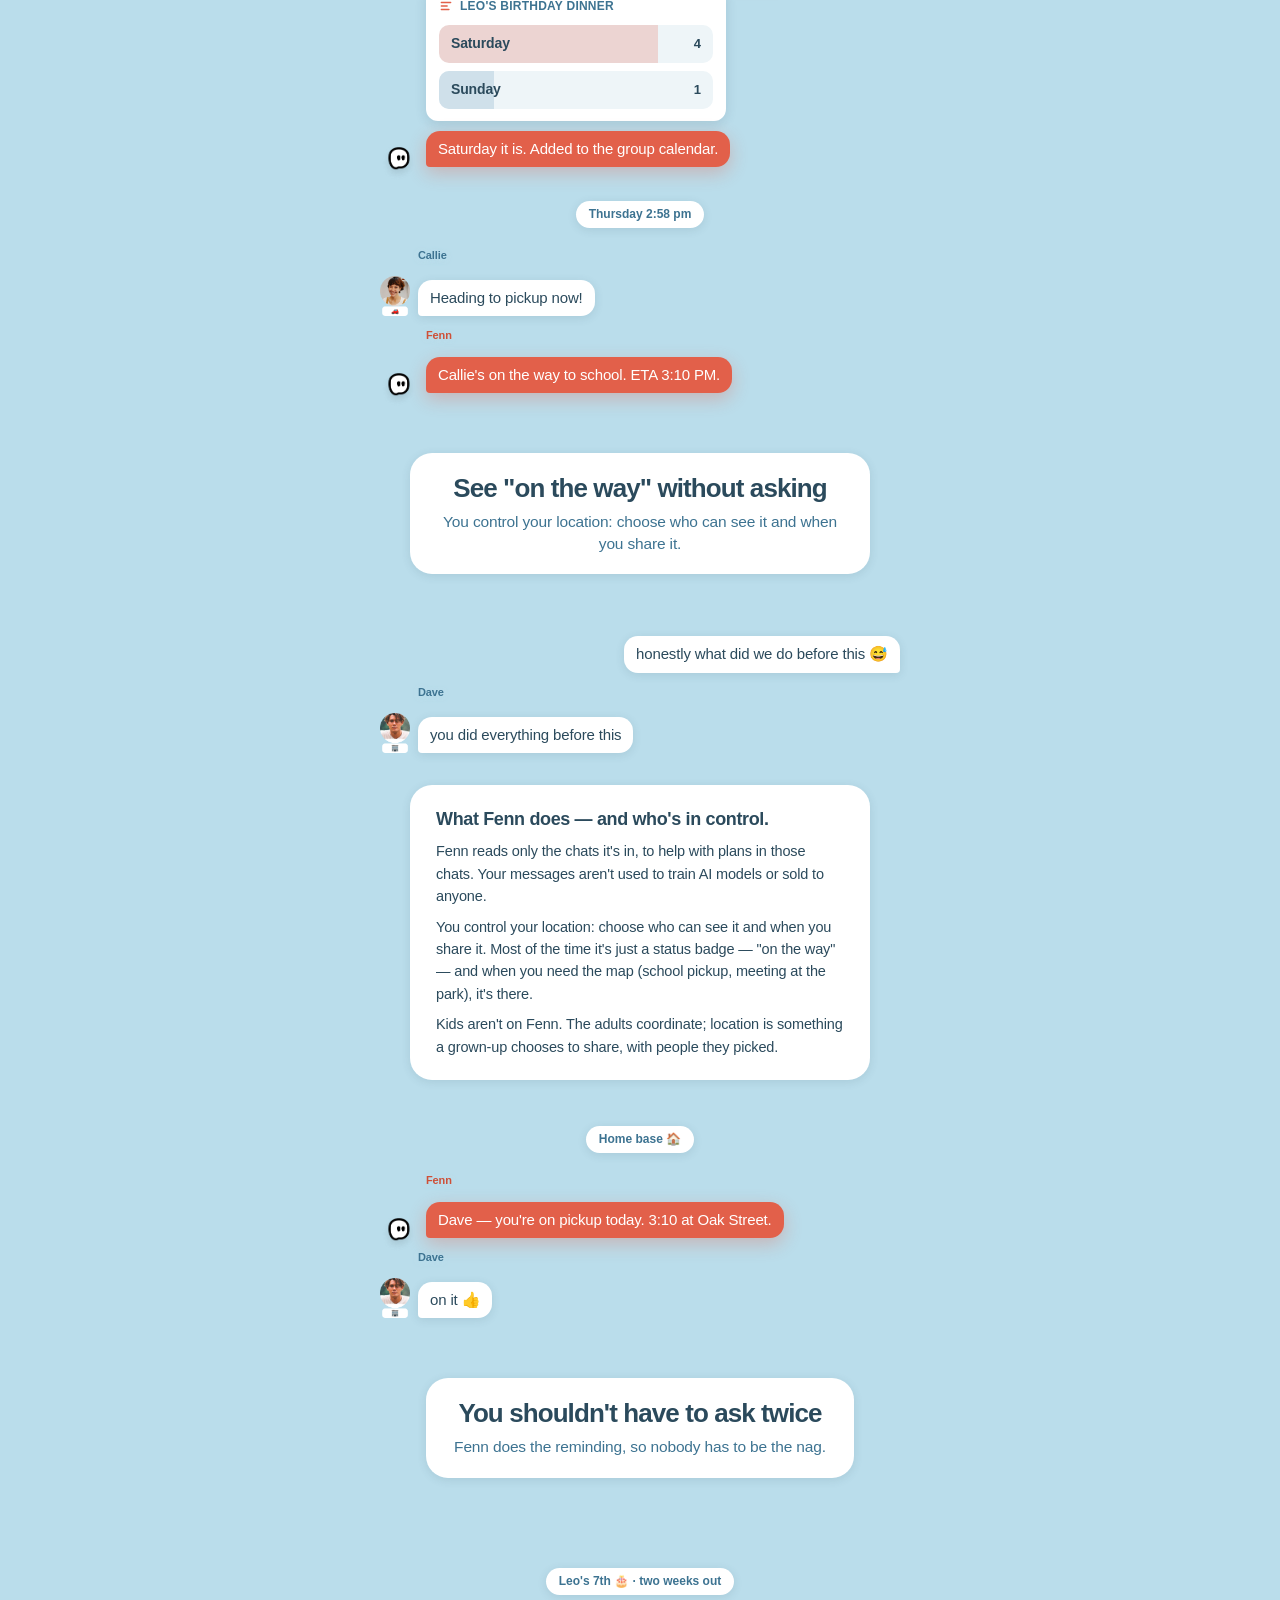
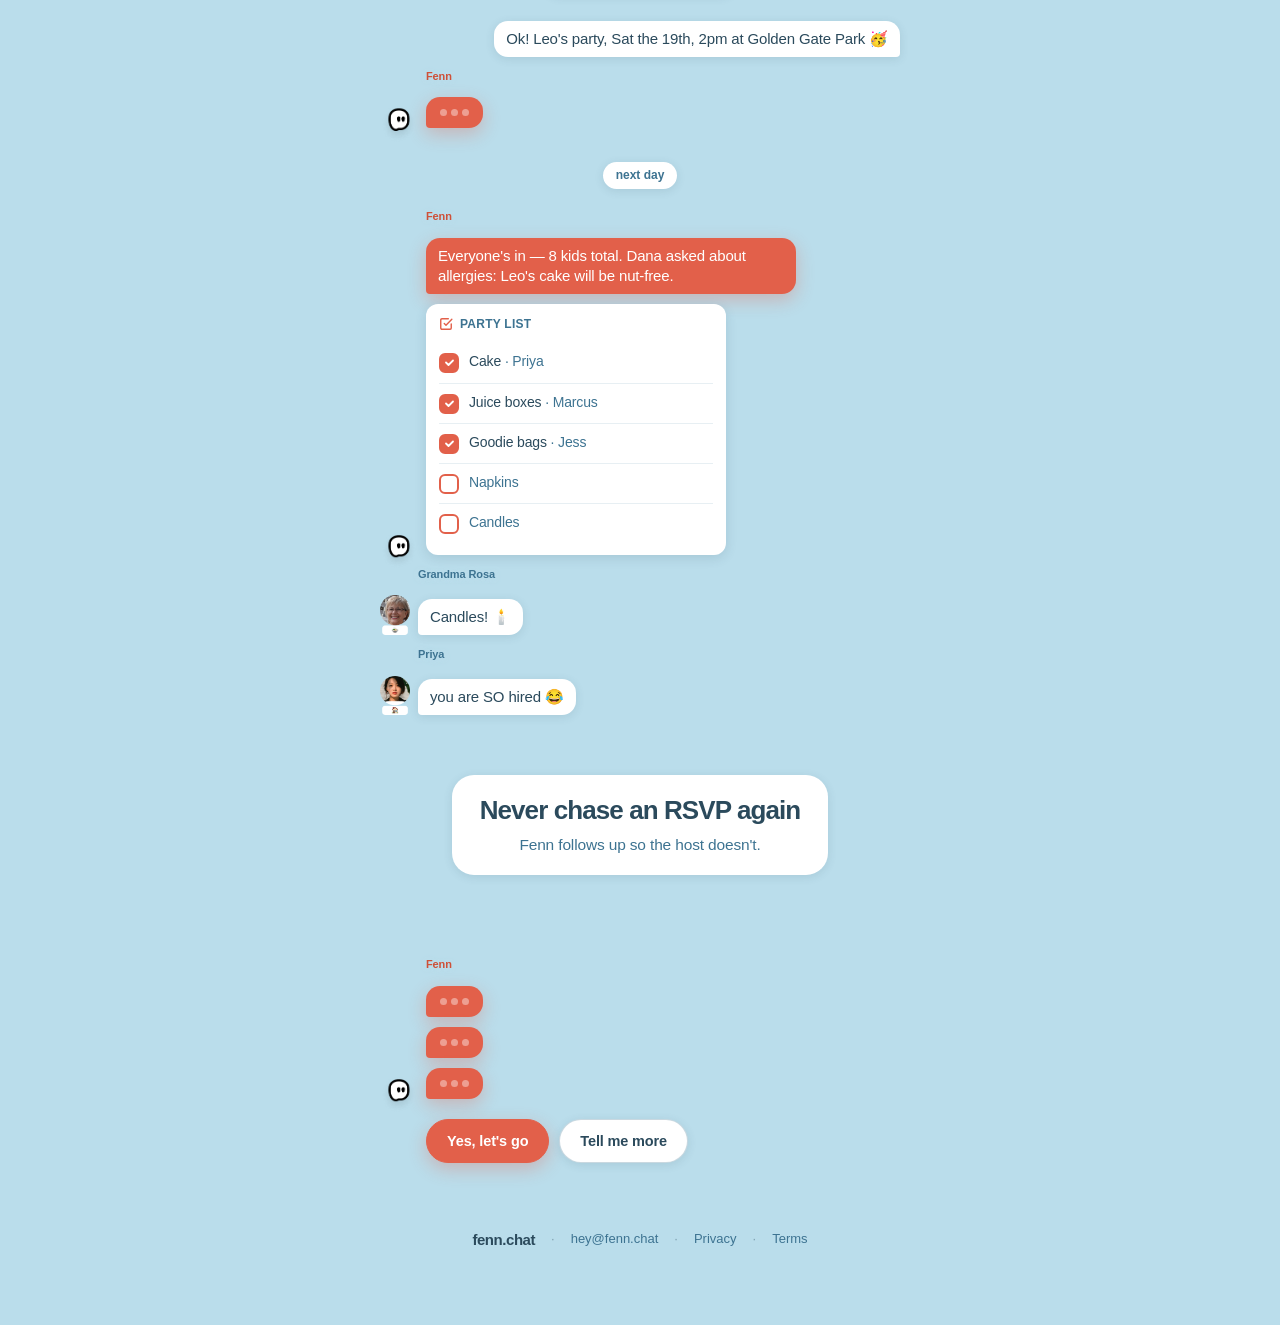
==== commit a0935f5b: "Update OG image to fenn_centerpiece and share title to "Join my family on Fenn" Co-Authored-By: Clau" ====
--- a/index.html
+++ b/index.html
@@ -18,17 +18,17 @@
 <meta property="og:type" content="website" />
 <meta property="og:site_name" content="Fenn" />
 <meta property="og:url" content="https://fenn.chat/" />
-<meta property="og:title" content="Add me on Fenn" />
+<meta property="og:title" content="Join my family on Fenn" />
 <meta property="og:description" content="Fenn is the group chat for your village — with a helper inside who tracks the plans, the reminders, and whose turn it is." />
-<meta property="og:image" content="https://fenn.chat/assets/og-image.png?v=10" />
+<meta property="og:image" content="https://fenn.chat/assets/og-image.png?v=11" />
 <meta property="og:image:width" content="1200" />
 <meta property="og:image:height" content="630" />
 
 <!-- Twitter / X -->
 <meta name="twitter:card" content="summary_large_image" />
-<meta name="twitter:title" content="Add me on Fenn" />
+<meta name="twitter:title" content="Join my family on Fenn" />
 <meta name="twitter:description" content="Fenn is the group chat for your village — with a helper inside who tracks the plans, the reminders, and whose turn it is." />
-<meta name="twitter:image" content="https://fenn.chat/assets/og-image.png?v=10" />
+<meta name="twitter:image" content="https://fenn.chat/assets/og-image.png?v=11" />
 
 <style>
   /* ============================================================
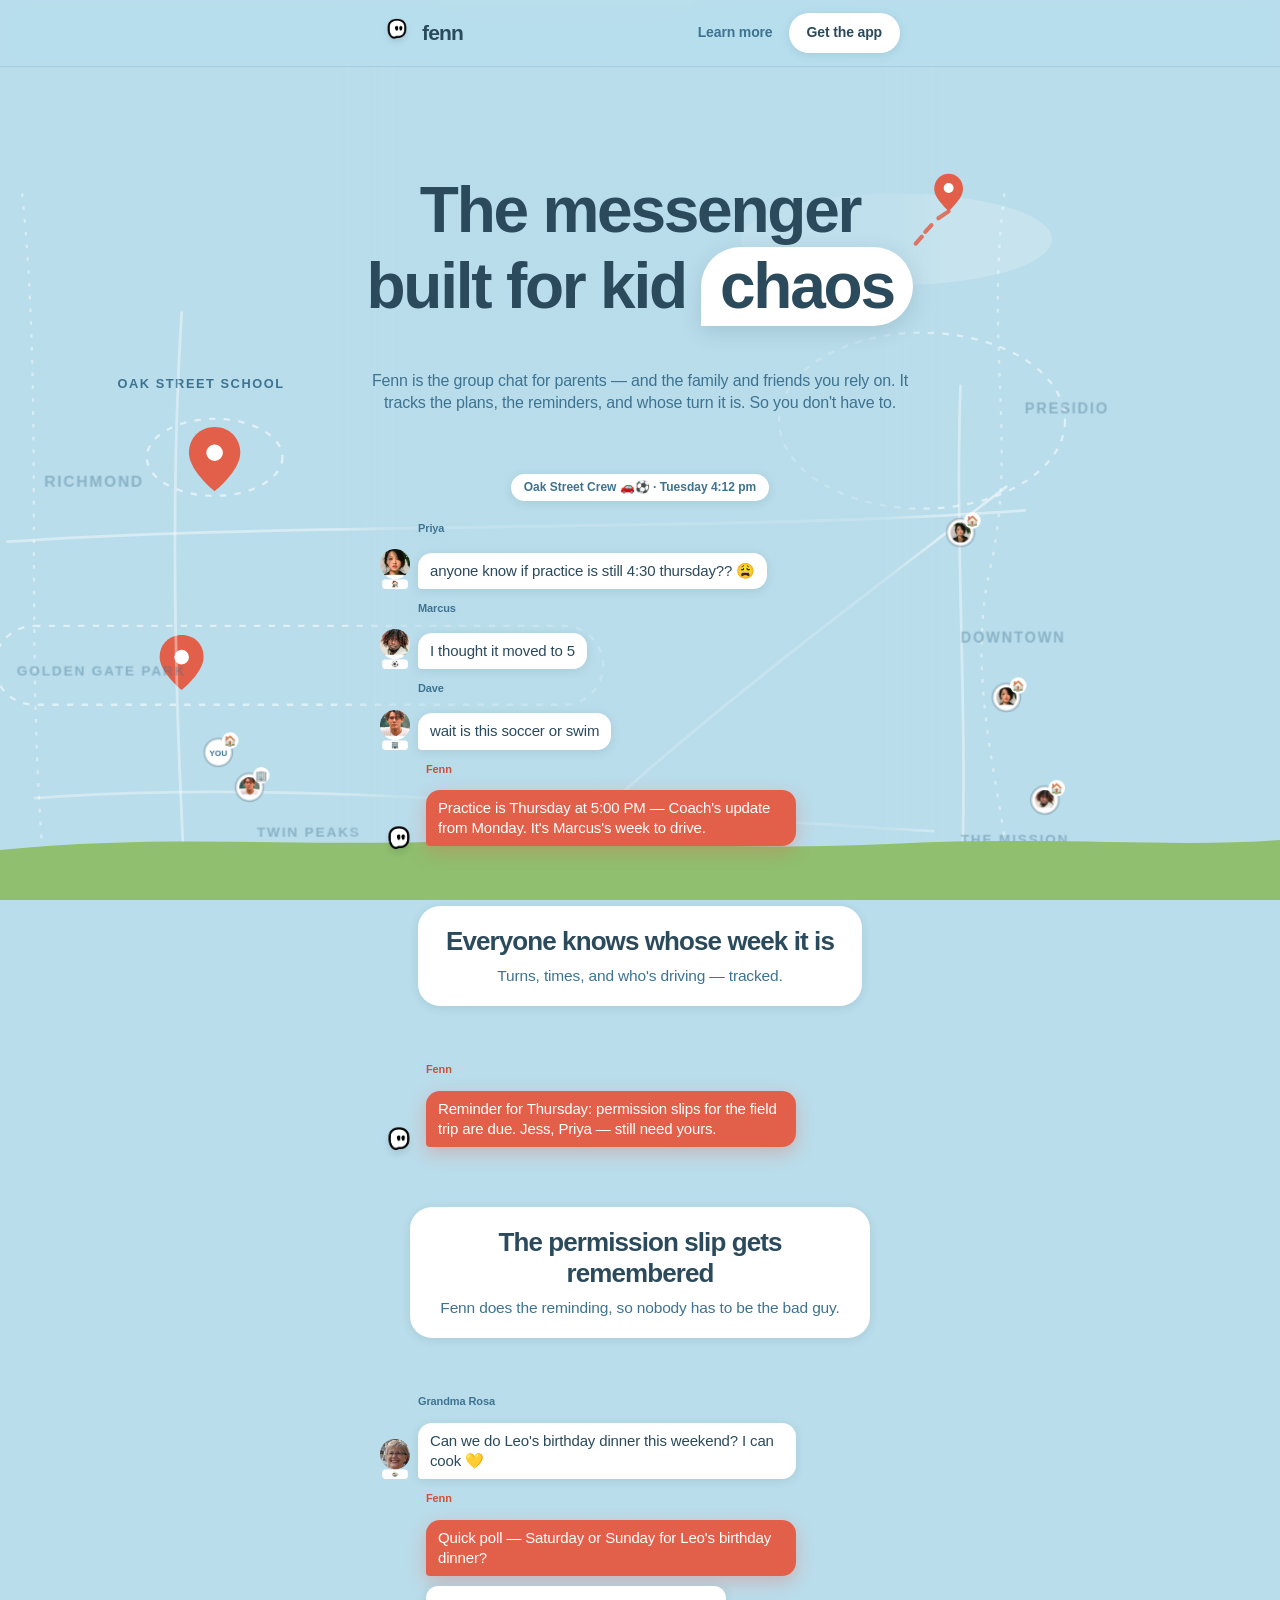
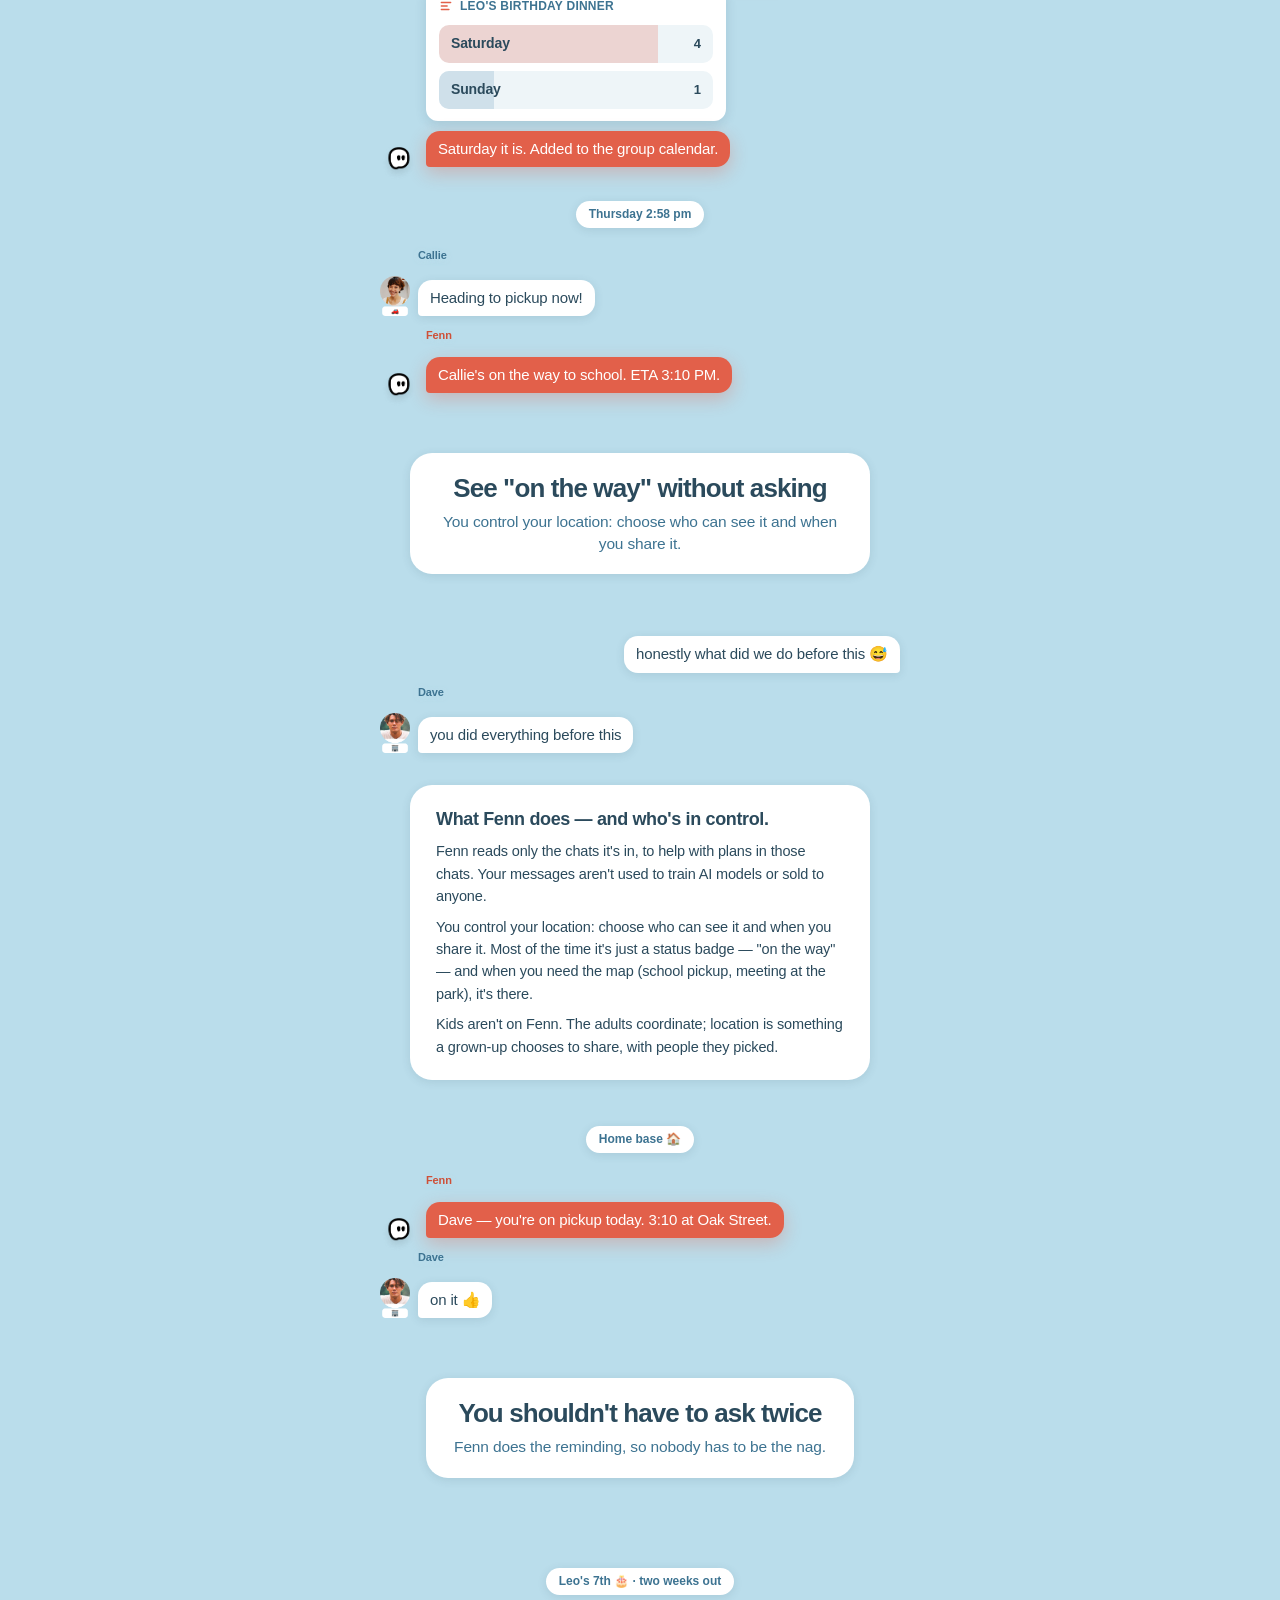
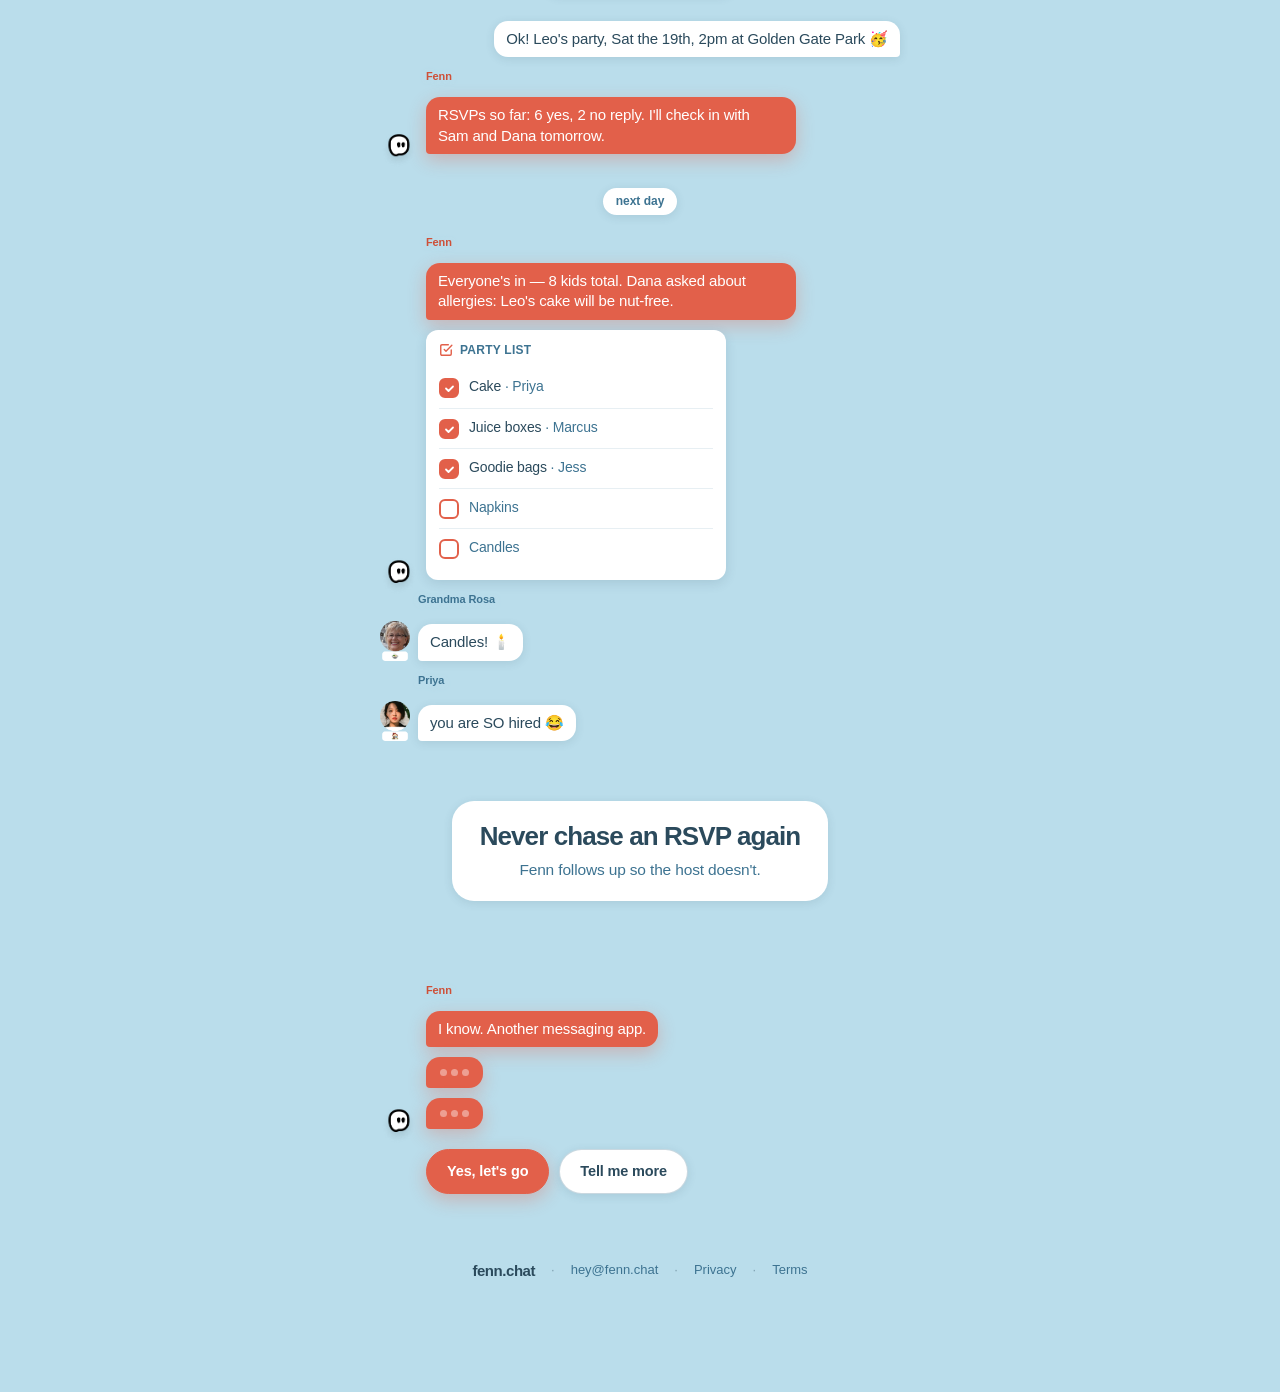
==== commit 91276b64: "Update App Store links to fenn-family-organizer URL Co-Authored-By: Claude Sonnet 4.6 <noreply@anthr" ====
--- a/index.html
+++ b/index.html
@@ -594,7 +594,7 @@
       <a class="wordmark" href="#top"><img src="/assets/fenn-logo.png" alt="">fenn</a>
       <div class="nav-right">
         <a class="nav-link" href="/learn-more">Learn more</a>
-        <a class="btn-app" href="https://apps.apple.com/us/app/fenn/id6761315757">Get the app</a>
+        <a class="btn-app" href="https://apps.apple.com/us/app/fenn-family-organizer/id6761315757">Get the app</a>
       </div>
     </div>
   </nav>
@@ -799,7 +799,7 @@
           <span class="bubble">Bring a partner or close friend along and see.</span>
         </div>
         <div class="chips reveal">
-          <a class="chip solid" href="https://apps.apple.com/us/app/fenn/id6761315757">Yes, let's go</a>
+          <a class="chip solid" href="https://apps.apple.com/us/app/fenn-family-organizer/id6761315757">Yes, let's go</a>
           <a class="chip" href="/learn-more">Tell me more</a>
         </div>
       </div>
